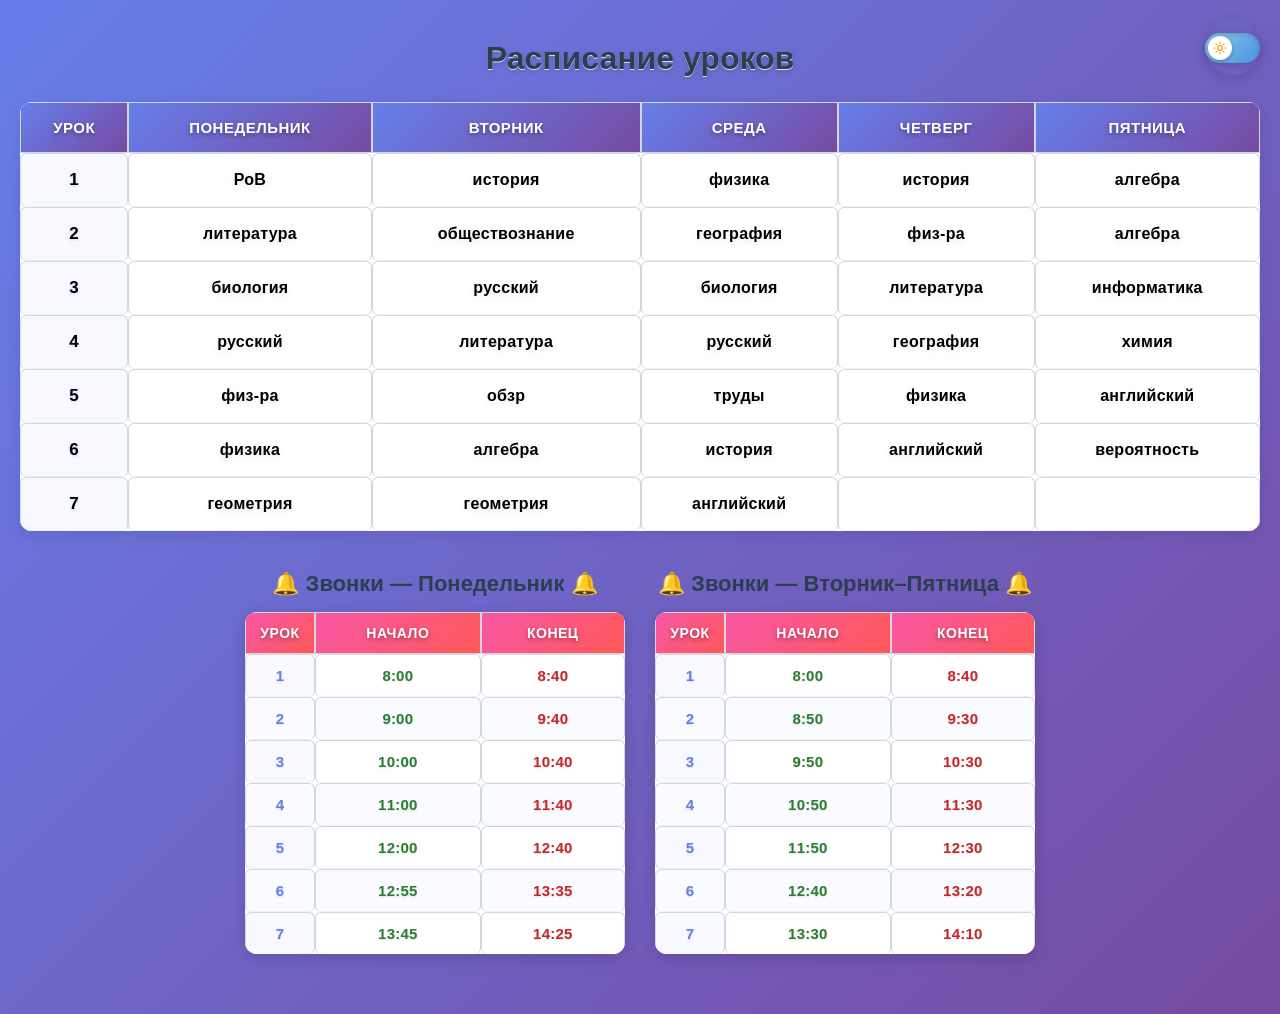
==== index.html @ 1ce65c7e "Update index.html" ====
<!DOCTYPE html>
<html lang="en">
<head>
    <meta charset="UTF-8">
    <meta name="viewport" content="width=device-width, initial-scale=1.0">
    <title>Расписание</title>
    <link rel="stylesheet" href="style.css">
</head>
<body>
    <button id="theme-toggle" class="theme-toggle" aria-label="Переключить тему">
    <span class="toggle-track">
        <span class="toggle-thumb">
            <svg class="icon icon-sun" viewBox="0 0 24 24" fill="none" stroke="currentColor" stroke-width="2" stroke-linecap="round" stroke-linejoin="round">
                <circle cx="12" cy="12" r="4"/>
                <path d="M12 2v2M12 20v2M4.93 4.93l1.41 1.41M17.66 17.66l1.41 1.41M2 12h2M20 12h2M6.34 17.66l-1.41 1.41M19.07 4.93l-1.41 1.41"/>
            </svg>
            <svg class="icon icon-moon" viewBox="0 0 24 24" fill="none" stroke="currentColor" stroke-width="2" stroke-linecap="round" stroke-linejoin="round">
                <path d="M21 12.79A9 9 0 1 1 11.21 3 7 7 0 0 0 21 12.79z"/>
            </svg>
        </span>
    </span>
</button>
    <h1>Расписание уроков</h1>

    <!-- Таблица уроков -->
    <table id="schedule-table">
        <thead>
            <tr>
                <th>Урок</th>
                <th>Понедельник</th>
                <th>Вторник</th>
                <th>Среда</th>
                <th>Четверг</th>
                <th>Пятница</th>
            </tr>
        </thead>
        <tbody>
            <tr>
                <td>1</td>
                <td class="rus" data-room="307" data-teacher="Вахрушева О.И">РоВ</td>
                <td class="hist" data-room="310" data-teacher="Вешникова И.Г">история</td>
                <td class="phys" data-room="311" data-teacher="Кузнецова Л.В">физика</td>
                <td class="hist" data-room="310" data-teacher="Вешникова И.Г">история</td>
                <td class="math" data-room="314" data-teacher="Корнилова С.В">алгебра</td>
            </tr>
            <tr>
                <td>2</td>
                <td class="lit" data-room="307" data-teacher="Вахрушева О.И">литература</td>
                <td class="social" data-room="310" data-teacher="Вешникова И.Г">обществознание</td>
                <td class="geo" data-room="313" data-teacher="Харисова В.О">география</td>
                <td class="sport" data-room="спортзал" data-teacher="Демьяненко И.П">физ-ра</td>
                <td class="math" data-room="314" data-teacher="Корнилова С.В">алгебра</td>
            </tr>
            <tr>
                <td>3</td>
                <td class="bio" data-room="213" data-teacher="Иванова Е.В">биология</td>
                <td class="rus" data-room="307" data-teacher="Вахрушева О.И">русский</td>
                <td class="bio" data-room="213" data-teacher="Иванова Е.В">биология</td>
                <td class="lit" data-room="307" data-teacher="Вахрушева О.И">литература</td>
                <td class="info" data-room="207" data-teacher="Вешникова М.В">информатика</td>
            </tr>
            <tr>
                <td>4</td>
                <td class="rus" data-room="307" data-teacher="Вахрушева О.И">русский</td>
                <td class="lit" data-room="307" data-teacher="Вахрушева О.И">литература</td>
                <td class="rus" data-room="307" data-teacher="Вахрушева О.И">русский</td>
                <td class="geo" data-room="313" data-teacher="Харисова В.О">география</td>
                <td class="chem" data-room="213" data-teacher="Иванова Е.В">химия</td>
            </tr>
            <tr>
                <td>5</td>
                <td class="sport" data-room="спортзал" data-teacher="Демьяненко И.П">физ-ра</td>
                <td class="obzr" data-room="108" data-teacher="Кульбаева М.В">обзр</td>
                <td class="work" data-room="104" data-teacher="Барыкина Н.А">труды</td>
                <td class="phys" data-room="311" data-teacher="Кузнецова Л.В">физика</td>
                <td class="eng" data-room="309" data-teacher="Денисенко С.В">английский</td>
            </tr>
            <tr>
                <td>6</td>
                <td class="phys" data-room="311" data-teacher="Кузнецова Л.В">физика</td>
                <td class="math" data-room="314" data-teacher="Корнилова С.В">алгебра</td>
                <td class="hist" data-room="310" data-teacher="Вешникова И.Г">история</td>
                <td class="eng" data-room="309" data-teacher="Денисенко С.В">английский</td>
                <td class="prob" data-room="314" data-teacher="Корнилова С.В">вероятность</td>
            </tr>
            <tr>
                <td>7</td>
                <td class="geom" data-room="314" data-teacher="Корнилова С.В">геометрия</td>
                <td class="geom" data-room="314" data-teacher="Корнилова С.В">геометрия</td>
                <td class="eng" data-room="309" data-teacher="Денисенко С.В">английский</td>
                <td class="empty"></td>
                <td class="empty"></td>
            </tr>
        </tbody>
    </table>

    <!-- 🔔 Расписание звонков -->
    <div class="bells-wrapper">

        <!-- Понедельник -->
        <div class="bells-col">
            <h2 class="bells-title">🔔 Звонки — Понедельник 🔔</h2>
            <table class="bells">
                <thead>
                    <tr><th>Урок</th><th>Начало</th><th>Конец</th></tr>
                </thead>
                <tbody>
                    <tr><td>1</td><td>8:00</td><td>8:40</td></tr>
                    <tr><td>2</td><td>9:00</td><td>9:40</td></tr>
                    <tr><td>3</td><td>10:00</td><td>10:40</td></tr>
                    <tr><td>4</td><td>11:00</td><td>11:40</td></tr>
                    <tr><td>5</td><td>12:00</td><td>12:40</td></tr>
                    <tr><td>6</td><td>12:55</td><td>13:35</td></tr>
                    <tr><td>7</td><td>13:45</td><td>14:25</td></tr>
                </tbody>
            </table>
        </div>

        <!-- Вторник–Пятница -->
        <div class="bells-col">
            <h2 class="bells-title">🔔 Звонки — Вторник–Пятница 🔔</h2>
            <table class="bells">
                <thead>
                    <tr><th>Урок</th><th>Начало</th><th>Конец</th></tr>
                </thead>
                <tbody>
                    <tr><td>1</td><td>8:00</td><td>8:40</td></tr>
                    <tr><td>2</td><td>8:50</td><td>9:30</td></tr>
                    <tr><td>3</td><td>9:50</td><td>10:30</td></tr>
                    <tr><td>4</td><td>10:50</td><td>11:30</td></tr>
                    <tr><td>5</td><td>11:50</td><td>12:30</td></tr>
                    <tr><td>6</td><td>12:40</td><td>13:20</td></tr>
                    <tr><td>7</td><td>13:30</td><td>14:10</td></tr>
                </tbody>
            </table>
        </div>

    </div>
<script>
    // 🌙 Тёмная тема
    const toggle = document.getElementById('theme-toggle');
    const savedTheme = localStorage.getItem('theme');

    // Применяем сохранённую тему при загрузке
    if (savedTheme === 'dark') {
        document.body.classList.add('dark');
    }

    // Клик по кнопке
    toggle.addEventListener('click', () => {
        document.body.classList.toggle('dark');

        // Сохраняем выбор
        if (document.body.classList.contains('dark')) {
            localStorage.setItem('theme', 'dark');
        } else {
            localStorage.setItem('theme', 'light');
        }
    });
</script>
<!-- 💬 Модальное окно с подсказкой -->
<!-- 💬 Всплывающая подсказка -->
<div id="tooltip" class="tooltip">
    <div class="tooltip-subject" id="tooltip-subject"></div>
    <div class="tooltip-row">
        <span class="tooltip-label">🚪</span>
        <span id="tooltip-room"></span>
    </div>
    <div class="tooltip-row">
        <span class="tooltip-label">👩‍🏫</span>
        <span id="tooltip-teacher"></span>
    </div>
</div>
<script>
    // ============================================================
    // ⭐ 1. ПОДСВЕТКА СЕГОДНЯШНЕГО ДНЯ
    // ============================================================
    const dayNames = ['', 'Понедельник', 'Вторник', 'Среда', 'Четверг', 'Пятница'];
    const today = new Date().getDay(); // 1=Пн, 2=Вт, ..., 5=Пт
    const todayName = dayNames[today]; // например, "Среда"

    if (todayName) {
        // Ищем колонку с сегодняшним днём в шапке
        const headers = document.querySelectorAll('thead th');
        let todayIndex = -1;

        headers.forEach((th, i) => {
            if (th.textContent.trim().toLowerCase() === todayName.toLowerCase()) {
                th.classList.add('today');
                todayIndex = i;
            }
        });

        // Подсвечиваем всю колонку
        if (todayIndex !== -1) {
            document.querySelectorAll('tbody tr').forEach(tr => {
                const cell = tr.children[todayIndex];
                if (cell) cell.classList.add('today-col');
            });
        }
    }

    // ============================================================
    // 🔴 2. ПОДСВЕТКА ТЕКУЩЕГО УРОКА
    // ============================================================
    // 📌 Расписание звонков (для понедельника и обычных дней)
    const bellsSchedule = {
        monday: [
            ['08:00', '08:40'], ['09:00', '09:40'], ['10:00', '10:40'],
            ['11:00', '11:40'], ['12:00', '12:40'], ['12:55', '13:35'],
            ['13:45', '14:25']
        ],
        default: [
            ['08:00', '08:40'], ['08:50', '09:30'], ['09:50', '10:30'],
            ['10:50', '11:30'], ['11:50', '12:30'], ['12:40', '13:20'],
            ['13:30', '14:10']
        ]
    };

    function highlightCurrentLesson() {
        const now = new Date();
        const currentMinutes = now.getHours() * 60 + now.getMinutes();

        // Определяем расписание звонков (Пн или остальные)
        const isMonday = now.getDay() === 1;
        const bells = isMonday ? bellsSchedule.monday : bellsSchedule.default;

        // Ищем текущий урок
        const rows = document.querySelectorAll('#schedule-table tbody tr');
        rows.forEach((tr, i) => {
            tr.classList.remove('current-lesson', 'past-lesson');
            const bell = bells[i];
            if (!bell) return;

            const [startH, startM] = bell[0].split(':').map(Number);
            const [endH, endM]     = bell[1].split(':').map(Number);
            const startMin = startH * 60 + startM;
            const endMin   = endH   * 60 + endM;

            if (currentMinutes >= startMin && currentMinutes < endMin) {
                tr.classList.add('current-lesson');
            } else if (currentMinutes >= endMin) {
                tr.classList.add('past-lesson');
            }
        });
    }

    // Запускаем сразу и обновляем каждую минуту
    if (todayName) {
        highlightCurrentLesson();
        setInterval(highlightCurrentLesson, 60000);
    }

  // ============================================================
// 💬 3. ПОДСКАЗКИ ПРИ НАВЕДЕНИИ
// ============================================================
const tooltip        = document.getElementById('tooltip');
const tooltipSubject = document.getElementById('tooltip-subject');
const tooltipRoom    = document.getElementById('tooltip-room');
const tooltipTeacher = document.getElementById('tooltip-teacher');

document.querySelectorAll('td[data-room]').forEach(td => {

    td.addEventListener('mouseenter', () => {
        // Заполняем данными
        tooltipSubject.textContent = td.textContent.trim();
        tooltipRoom.textContent    = td.dataset.room    || '—';
        tooltipTeacher.textContent = td.dataset.teacher || '—';

        // Показываем
        tooltip.classList.add('visible');
    });

    td.addEventListener('mousemove', (e) => {
        // Позиционируем рядом с курсором
        const offsetX = 15;  // отступ вправо
        const offsetY = 15;  // отступ вниз

        let x = e.clientX + offsetX;
        let y = e.clientY + offsetY;

        // Проверяем, не вылезает ли за экран справа
        const tooltipWidth  = tooltip.offsetWidth;
        const tooltipHeight = tooltip.offsetHeight;

        if (x + tooltipWidth > window.innerWidth - 10) {
            x = e.clientX - tooltipWidth - offsetX;
        }
        if (y + tooltipHeight > window.innerHeight - 10) {
            y = e.clientY - tooltipHeight - offsetY;
        }

        tooltip.style.left = x + 'px';
        tooltip.style.top  = y + 'px';
    });

    td.addEventListener('mouseleave', () => {
        tooltip.classList.remove('visible');
    });
});
</script>
</body>
</html>
---- style.css ----
body {
    font-family: Arial, sans-serif;
    background: #f0f4f8;
    padding: 20px;
}

h1 {
    text-align: center;
    color: #2c3e50;
}

table {
    width: 100%;
    border-collapse: collapse; /* убирает двойные рамки */
    background: white;
    box-shadow: 0 4px 10px rgba(0,0,0,0.1);
}

th, td {
    border: 1px solid #d0d7de;
    padding: 12px;
    text-align: center;
}

th {
    background: #3498db;
    color: white;
}

tr:nth-child(even) td {
    background: #f9fbfd; /* чередование строк */
}

td:hover {
    background: #ffeaa7; /* подсветка при наведении */
}
/* ===== Базовые стили ===== */
* {
    box-sizing: border-box;
    margin: 0;
    padding: 0;
}

body {
    font-family: 'Segoe UI', Tahoma, sans-serif;
    min-height: 100vh;
    padding: 40px 20px;
    background: linear-gradient(135deg, #667eea 0%, #764ba2 100%);
}

.container {
    max-width: 1100px;
    margin: 0 auto;
    background: #fff;
    border-radius: 20px;
    padding: 30px;
    box-shadow: 0 20px 50px rgba(0, 0, 0, 0.2);
}

h1 {
    text-align: center;
    color: #2c3e50;
    margin-bottom: 25px;
    font-size: 32px;
}

/* ===== Таблица ===== */
table {
    width: 100%;
    border-collapse: separate;
    border-spacing: 0;
    border-radius: 12px;
    overflow: hidden;
    box-shadow: 0 4px 15px rgba(0, 0, 0, 0.08);
}

th {
    background: linear-gradient(135deg, #667eea, #764ba2);
    color: white;
    padding: 16px 10px;
    font-size: 15px;
    text-transform: uppercase;
    letter-spacing: 0.5px;
}

td {
    padding: 14px 10px;
    text-align: center;
    font-size: 15px;
    color: #2c3e50;
    border-bottom: 1px solid #eef1f5;
    transition: all 0.2s ease;
}

/* Номер урока */
.num {
    font-weight: bold;
    color: #667eea;
    background: #f8f9ff;
    width: 60px;
}

/* Зебра — чередование строк */
tbody tr:nth-child(even) td:not(.num) {
    background: #fafbfe;
}

/* Ховер — строка подсвечивается */
tbody tr:hover td {
    background: #f0f4ff;
    transform: scale(1.01);
}


/* ===== Сегодняшний день ===== */
th.today {
    background: linear-gradient(135deg, #f857a6, #ff5858) !important;
    position: relative;
}
th.today::after {
    content: '★ сегодня';
    position: absolute;
    bottom: -22px;
    left: 50%;
    transform: translateX(-50%);
    font-size: 11px;
    color: #ff5858;
    white-space: nowrap;
}
td.today {
    background: #fff5f7 !important;
    font-weight: 600;
}

/* ===== Адаптив для телефонов ===== */
@media (max-width: 700px) {
    body { padding: 15px 8px; }
    .container { padding: 15px; border-radius: 14px; }
    h1 { font-size: 22px; }
    th, td { padding: 8px 4px; font-size: 12px; }
    .num { width: 35px; }
}
/* ===== Заголовок звонков — как у "Расписание уроков" ===== */
.bells-title {
    text-align: center;
    color: #2c3e50;
    font-family: inherit;              /* тот же шрифт, что у h1 */
    font-size: 32px;                    /* как у h1 */
    font-weight: bold;
    margin: 40px 0 20px;
    letter-spacing: normal;
}

/* ===== Таблица звонков ===== */
.bells {
    width: auto;                        /* не растягивать */
    max-width: 600px;                   /* ограничить ширину */
    margin: 0 auto;                     /* центрировать */
    border-collapse: separate;
    border-spacing: 0;
    border-radius: 12px;
    overflow: hidden;
    box-shadow: 0 4px 15px rgba(0, 0, 0, 0.15);
    font-family: inherit;
}

.bells th {
    background: linear-gradient(135deg, #f857a6, #ff5858);
    color: white;
    padding: 12px;
    font-size: 14px;
    text-transform: uppercase;
    letter-spacing: 0.5px;
    text-align: center;
}

.bells td {
    padding: 12px;
    text-align: center;
    font-size: 15px;
    color: #2c3e50;
    border-bottom: 1px solid #eef1f5;
    background: #fff;
}

.bells td:first-child {
    font-weight: bold;
    color: #667eea;
    background: #f8f9ff;
    width: 70px;
}

.bells td:nth-child(2) {
    color: #2e7d32;
    font-weight: 600;
}

.bells td:nth-child(3) {
    color: #c62828;
    font-weight: 600;
}

.bells tbody tr:hover td {
    background: #fff5f7;
}

.bells tbody tr:last-child td {
    border-bottom: none;
}
/* ===== Контейнер для двух таблиц звонков ===== */
.bells-wrapper {
    display: flex;
    justify-content: center;
    align-items: flex-start;
    gap: 30px;
    flex-wrap: wrap;
    margin: 40px 0 20px;
}

.bells-col {
    flex: 0 1 380px;
    min-width: 280px;
}

.bells-title {
    text-align: center;
    color: #2c3e50;
    font-size: 22px;
    font-weight: bold;
    margin: 0 0 15px;
}

.bells {
    width: 100%;
    border-collapse: separate;
    border-spacing: 0;
    border-radius: 12px;
    overflow: hidden;
    box-shadow: 0 4px 15px rgba(0, 0, 0, 0.15);
}

@media (max-width: 700px) {
    .bells-wrapper {
        flex-direction: column;
        align-items: center;
    }
    .bells-col {
        width: 100%;
        max-width: 380px;
    }
}
td {
    padding: 16px 10px;
    text-align: center;
    font-size: 16px;
    font-weight: 600;          /* ← ЖИРНЫЙ шрифт */
    color: #1a252f;            /* ← потемнее цвет */
    border-bottom: 1px solid #eef1f5;
    transition: all 0.2s ease;
    letter-spacing: 0.2px;
}
table td {
    transition: transform 0.25s ease, box-shadow 0.25s ease;
    position: relative;
    z-index: 1;
}

table td:hover {
    transform: translateY(-5px) scale(1.06);
    z-index: 10;
}
table td {
    transition: 
        transform 0.4s cubic-bezier(0.34, 1.56, 0.64, 1),
        box-shadow 0.4s ease,
        border-radius 0.4s ease,
        background 0.4s ease;
    position: relative;
    z-index: 1;
    border-radius: 6px;
}

table td:hover {
    transform: translateY(-5px) scale(1.03);
    box-shadow: 
        0 12px 25px rgba(102, 126, 234, 0.2),
        0 4px 10px rgba(0, 0, 0, 0.08);
    border-radius: 14px;
    z-index: 10;
}

/* ===== Кнопка переключения темы ===== */
.theme-toggle {
    position: fixed;
    top: 20px;
    right: 20px;
    width: 55px;
    height: 55px;
    border-radius: 50%;
    border: none;
    background: rgba(255, 255, 255, 0.25);
    backdrop-filter: blur(10px);
    cursor: pointer;
    font-size: 24px;
    display: flex;
    align-items: center;
    justify-content: center;
    transition: all 0.3s ease;
    box-shadow: 0 4px 15px rgba(0, 0, 0, 0.15);
    z-index: 999;
}

.theme-toggle:hover {
    transform: scale(1.1) rotate(15deg);
    background: rgba(255, 255, 255, 0.4);
}

.theme-toggle:active {
    transform: scale(0.95);
}

/* По умолчанию показываем луну, солнце спрятано */
/* ═══════════════════════════════════════════ */
/* 🌙🌞 Стильный переключатель темы             */
/* ═══════════════════════════════════════════ */

.theme-toggle {
    position: fixed;
    top: 20px;
    right: 20px;
    background: none;
    border: none;
    padding: 0;
    cursor: pointer;
    z-index: 999;
    transition: transform 0.3s ease;
}

.theme-toggle:hover {
    transform: scale(1.05);
}

.theme-toggle:active {
    transform: scale(0.95);
}

/* ───── Дорожка переключателя ───── */
.toggle-track {
    display: block;
    position: relative;
    width: 56px;
    height: 30px;
    background: linear-gradient(135deg, #87ceeb, #4a90e2);
    border-radius: 30px;
    box-shadow: 
        inset 0 2px 4px rgba(0, 0, 0, 0.15),
        0 2px 8px rgba(0, 0, 0, 0.15);
    transition: background 0.4s ease;
}

/* ───── Кругляшок (ползунок) ───── */
.toggle-thumb {
    position: absolute;
    top: 3px;
    left: 3px;
    width: 24px;
    height: 24px;
    background: #ffffff;
    border-radius: 50%;
    box-shadow: 0 2px 4px rgba(0, 0, 0, 0.25);
    display: flex;
    align-items: center;
    justify-content: center;
    transition: transform 0.4s cubic-bezier(0.68, -0.55, 0.27, 1.55),
                background 0.4s ease;
    overflow: hidden;
}

/* Иконки */
.icon {
    position: absolute;
    width: 14px;
    height: 14px;
    transition: opacity 0.3s ease, transform 0.4s ease;
    color: #f59e0b;  /* оранжевый для солнца */
}

/* По умолчанию — только солнце видно */
.icon-sun {
    opacity: 1;
    transform: rotate(0deg) scale(1);
}

.icon-moon {
    opacity: 0;
    transform: rotate(180deg) scale(0.5);
    color: #4a5dd4;  /* синий для луны */
}

/* ───── ТЁМНАЯ ТЕМА ───── */

/* Фон дорожки — тёмный */
body.dark .toggle-track {
    background: linear-gradient(135deg, #1e2a47, #2a3a55);
    box-shadow: 
        inset 0 2px 4px rgba(0, 0, 0, 0.5),
        0 2px 8px rgba(0, 0, 0, 0.3);
}

/* Ползунок — вправо */
body.dark .toggle-thumb {
    transform: translateX(26px);
    background: #e8eaf6;
}

/* Луна — видна, солнце — нет */
body.dark .icon-sun {
    opacity: 0;
    transform: rotate(-180deg) scale(0.5);
}

body.dark .icon-moon {
    opacity: 1;
    transform: rotate(0deg) scale(1);
    color: #fbbf24;  /* жёлтый для луны в тёмной теме */
}

/* ───── 📱 На телефоне — меньше ───── */
@media (max-width: 700px) {
    .theme-toggle {
        top: 12px;
        right: 12px;
    }
    .toggle-track {
        width: 48px;
        height: 26px;
    }
    .toggle-thumb {
        width: 20px;
        height: 20px;
        top: 3px;
        left: 3px;
    }
    body.dark .toggle-thumb {
        transform: translateX(22px);
    }
    .icon {
        width: 12px;
        height: 12px;
    }
}
/* ===== ТЁМНАЯ ТЕМА ===== */

/* Плавный переход всех цветов */
body, .container, table, th, td, .bells, .bells td, .bells th,
.bells-title, h1, h2 {
    transition: background 0.4s ease, color 0.4s ease, border-color 0.4s ease;
}

/* Фон страницы */
body.dark {
    background: linear-gradient(135deg, #1a1a2e 0%, #16213e 100%);
}

/* Карточка / контейнер */
body.dark .container {
    background: #1e2a47;
    box-shadow: 0 20px 50px rgba(0, 0, 0, 0.5);
}

/* Заголовки */
body.dark h1,
body.dark .bells-title {
    color: #e8eaf6;
    text-shadow: 0 2px 10px rgba(0, 0, 0, 0.4);
}

/* Ячейки таблицы уроков */
body.dark td {
    background: #24344d !important;
    color: #e8eaf6 !important;
    border-bottom: 1px solid #34495e;
}

/* Номер урока */
body.dark .num {
    background: #2a3a55 !important;
    color: #8b9eff !important;
}

/* Заголовки таблиц */
body.dark th {
    background: linear-gradient(135deg, #3a3a6a, #4a2a5a);
    color: #fff;
}

/* Череда строк в тёмной теме */
body.dark tbody tr:nth-child(even) td:not(.num) {
    background: #2a3a55 !important;
}

/* Пустые ячейки */
body.dark .empty {
    background: #1e2a47 !important;
    color: #4a5a75;
}

/* Ховер в тёмной теме */
body.dark tbody tr:hover td {
    background: #2f4260 !important;
}

/* ===== Цвета предметов (только текст) ===== */
.math, .geom  { color: #1565c0; font-weight: 600; }
.phys         { color: #6a1b9a; }
.chem         { color: #e65100; }
.bio          { color: #2e7d32; }
.geo          { color: #f57f17; }
.info         { color: #00695c; }
.hist, .social { color: #bf360c; }
.rus, .lit    { color: #ad1457; }
.eng          { color: #4527a0; }
.sport        { color: #1b5e20; font-weight: 600; }
.work         { color: #4e342e; }
.obzr         { color: #283593; }
.prob         { color: #0277bd; }

/* Таблица звонков */
body.dark .bells td {
    background: #24344d !important;
    color: #e8eaf6 !important;
    border-bottom: 1px solid #34495e;
}

body.dark .bells td:first-child {
    background: #2a3a55 !important;
    color: #8b9eff !important;
}

body.dark .bells th {
    background: linear-gradient(135deg, #3a3a6a, #4a2a5a);
}

/* Ховер кнопки в тёмной теме */
body.dark .theme-toggle {
    background: rgba(255, 255, 255, 0.15);
}

body.dark .theme-toggle:hover {
    background: rgba(255, 255, 255, 0.25);
}
/* ===== ⭐ Подсветка сегодняшнего дня ===== */
th.today {
    background: linear-gradient(135deg, #f857a6, #ff5858) !important;
    position: relative;
    color: #fff !important;
}

th.today::after {
    content: '★';
    position: absolute;
    top: 6px;
    right: 8px;
    font-size: 14px;
    animation: pulse 2s infinite;
}

@keyframes pulse {
    0%, 100% { opacity: 1; transform: scale(1); }
    50%      { opacity: 0.6; transform: scale(1.2); }
}

td.today-col {
    background: rgba(248, 87, 166, 0.08) !important;
}

body.dark th.today {
    background: linear-gradient(135deg, #a0335a, #c44545) !important;
}

body.dark td.today-col {
    background: rgba(248, 87, 166, 0.12) !important;
}

/* ===== 🔴 Подсветка текущего урока ===== */
tr.current-lesson td {
    background: linear-gradient(90deg, #d4edda, #c3e6cb) !important;
    font-weight: 700 !important;
    position: relative;
}

tr.current-lesson td:first-child::before {
    content: '▶';
    position: absolute;
    left: 4px;
    top: 50%;
    transform: translateY(-50%);
    color: #28a745;
    font-size: 12px;
    animation: pulse 1.5s infinite;
}

body.dark tr.current-lesson td {
    background: linear-gradient(90deg, #1e4a2a, #234a2a) !important;
    color: #90d995 !important;
}

body.dark tr.current-lesson td:first-child::before {
    color: #90d995;
}

/* Прошедшие уроки — приглушены */
tr.past-lesson td {
    opacity: 0.7;
}

/* ===== 💬 Всплывающая подсказка при наведении ===== */
.tooltip {
    position: fixed;
    background: #fff;
    padding: 12px 16px;
    border-radius: 12px;
    box-shadow: 0 10px 30px rgba(0, 0, 0, 0.2);
    font-size: 14px;
    color: #2c3e50;
    pointer-events: none;        /* мышка «проходит сквозь» */
    opacity: 0;
    transform: translateY(6px);
    transition: opacity 0.2s ease, transform 0.2s ease;
    z-index: 9999;
    min-width: 180px;
    font-family: inherit;
}

.tooltip.visible {
    opacity: 1;
    transform: translateY(0);
}

.tooltip-subject {
    font-size: 16px;
    font-weight: 700;
    color: #667eea;
    margin-bottom: 8px;
    padding-bottom: 6px;
    border-bottom: 1px solid #eef1f5;
}

.tooltip-row {
    display: flex;
    gap: 8px;
    align-items: center;
    padding: 3px 0;
    font-size: 13px;
}

.tooltip-label {
    font-size: 14px;
}

.tooltip-row span:last-child {
    font-weight: 600;
    color: #2c3e50;
}

/* Тёмная тема */
body.dark .tooltip {
    background: #1e2a47;
    color: #e8eaf6;
    box-shadow: 0 10px 30px rgba(0, 0, 0, 0.5);
}

body.dark .tooltip-subject {
    color: #8b9eff;
    border-bottom-color: #34495e;
}

body.dark .tooltip-row span:last-child {
    color: #e8eaf6;
}

/* Курсор-указатель на предметах */
td[data-room] {
    cursor: help;
}

/* Кликабельные предметы */
td[data-room] {
    cursor: pointer;
    transition: transform 0.2s ease, box-shadow 0.2s ease, border-radius 0.2s ease;
}

td[data-room]:active {
    transform: scale(0.97);
}
.tooltip {
    transition: opacity 0.15s ease, transform 0.15s ease;
}
/* ===== Фиксы для тёмной темы ===== */

/* Фон таблицы в тёмной теме */
body.dark table {
    background: #1e2a47 !important;
}

/* Пустые ячейки в прошлых уроках не должны затемняться */
tr.past-lesson td.empty,
tr.past-lesson td:empty {
    opacity: 1 !important;
}
/* ============================================ */
/* ЕДИНЫЙ СТИЛЬ ПРЕДМЕТОВ — плотный, без цветов */
/* ============================================ */

/* Все предметы в таблице — один цвет, жирный */
#schedule-table tbody td {
    color: #000000 !important;      /* ← чистый ЧЁРНЫЙ */
    font-weight: 800 !important;    /* ← ЖИРНЕЕ */
    font-size: 16px !important;
    letter-spacing: 0.3px;
    background: #ffffff !important;
}

/* Номер урока — чуть другого цвета, но тоже жирный */
#schedule-table tbody td:first-child {
    color: #4a5dd4 !important;
    font-weight: 800 !important;
    font-size: 17px !important;
    background: #f8f9ff !important;
}

/* Пустые ячейки — серые, без жирности */
#schedule-table tbody td.empty {
    color: #cccccc !important;
    font-weight: 400 !important;
    background: #fafafa !important;
}

/* ══════════════════════════════════════════ */
/* ТЁМНАЯ ТЕМА — тот же стиль, но тёмный фон */
/* ══════════════════════════════════════════ */

body.dark #schedule-table tbody td {
    color: #e8eaf6 !important;
    background: #24344d !important;
    font-weight: 700 !important;
}

body.dark #schedule-table tbody td:first-child {
    color: #8b9eff !important;
    background: #2a3a55 !important;
    font-weight: 800 !important;
}

body.dark #schedule-table tbody td.empty {
    color: #4a5a75 !important;
    background: #1a2438 !important;
    font-weight: 400 !important;
}
/* ═══════════════════════════════════════════ */
/* ФИНАЛ: чёрный жирный шрифт предметов        */
/* ═══════════════════════════════════════════ */

/* СВЕТЛАЯ ТЕМА — чёрный жирный текст */
#schedule-table tbody td {
    color: #000000 !important;
    font-weight: 800 !important;
    font-size: 16px !important;
    background: #ffffff !important;
    letter-spacing: 0.3px;
}

/* Номер урока — тоже чёрный и жирнее */
#schedule-table tbody td:first-child {
    color: #000000 !important;
    font-weight: 900 !important;
    font-size: 17px !important;
    background: #f8f9ff !important;
}

/* Пустые ячейки — серые, без жирности */
#schedule-table tbody td.empty {
    color: #cccccc !important;
    font-weight: 400 !important;
    background: #fafafa !important;
}

/* ТЁМНАЯ ТЕМА — белый жирный текст */
body.dark #schedule-table tbody td {
    color: #e8eaf6 !important;
    background: #24344d !important;
    font-weight: 800 !important;
}

body.dark #schedule-table tbody td:first-child {
    color: #8b9eff !important;
    background: #2a3a55 !important;
    font-weight: 900 !important;
}

body.dark #schedule-table tbody td.empty {
    color: #4a5a75 !important;
    background: #1a2438 !important;
    font-weight: 400 !important;
}
/* ═══════════════════════════════════════════ */
/* Пустые ячейки — как все остальные           */
/* ═══════════════════════════════════════════ */

/* Светлая тема: пустые ячейки — БЕЛЫЕ, как все */
#schedule-table tbody td.empty {
    background: #ffffff !important;
    color: #cccccc !important;
    font-weight: 400 !important;
}

/* Тёмная тема: пустые — как все тёмные */
body.dark #schedule-table tbody td.empty {
    background: #24344d !important;
    color: #4a5a75 !important;
    font-weight: 400 !important;
}
/* ═══════════════════════════════════════════ */
/* Шрифт в звонках — чуть жирнее               */
/* ═══════════════════════════════════════════ */

/* Светлая тема — обычные ячейки звонков */
.bells tbody td {
    font-weight: 600 !important;
    font-size: 15px !important;
}

/* Номер урока — жирнее */
.bells tbody td:first-child {
    font-weight: 800 !important;
}

/* Время начала — жирнее */
.bells tbody td:nth-child(2) {
    font-weight: 700 !important;
}

/* Время конца — жирнее */
.bells tbody td:nth-child(3) {
    font-weight: 700 !important;
}

/* Заголовки звонков — тоже чуть жирнее */
.bells thead th {
    font-weight: 800 !important;
}

/* Тёмная тема — то же самое */
body.dark .bells tbody td {
    font-weight: 600 !important;
}
body.dark .bells tbody td:first-child {
    font-weight: 800 !important;
}
body.dark .bells tbody td:nth-child(2),
body.dark .bells tbody td:nth-child(3) {
    font-weight: 700 !important;
}
body.dark .bells thead th {
    font-weight: 800 !important;
}
.bells tbody td:nth-child(2),
.bells tbody td:nth-child(3) {
    font-weight: 800 !important;   /* было 700 */
}
/* ═══════════════════════════════════════════ */
/* ✨ ТЕНИ НА ТЕКСТАХ — предметы, цифры, звонки */
/* ═══════════════════════════════════════════ */

/* ───── Светлая тема — мягкая тень ───── */

/* Заголовок страницы */
h1 {
    text-shadow: 
        0 1px 0 rgba(255, 255, 255, 0.8),
        0 2px 4px rgba(0, 0, 0, 0.15) !important;
}

/* Заголовки таблицы (УРОК / ПОНЕДЕЛЬНИК...) */
#schedule-table thead th {
    text-shadow: 0 2px 4px rgba(0, 0, 0, 0.35) !important;
}

/* Предметы и номера уроков */
#schedule-table tbody td {
    text-shadow: 0 1px 2px rgba(0, 0, 0, 0.12) !important;
}

/* Номера уроков — тень посильнее */
#schedule-table tbody td:first-child {
    text-shadow: 0 1px 3px rgba(74, 93, 212, 0.25) !important;
}

/* Заголовки звонков (УРОК / НАЧАЛО / КОНЕЦ) */
.bells thead th {
    text-shadow: 0 2px 4px rgba(0, 0, 0, 0.35) !important;
}

/* Данные в звонках (цифры, время) */
.bells tbody td {
    text-shadow: 0 1px 2px rgba(0, 0, 0, 0.12) !important;
}

/* Подсказка при наведении (предмет) */
.tooltip-subject {
    text-shadow: 0 1px 2px rgba(102, 126, 234, 0.3) !important;
}

/* ───── 🌙 Тёмная тема — тень ярче ───── */

/* Заголовок в тёмной теме */
body.dark h1 {
    text-shadow: 
        0 0 20px rgba(139, 158, 255, 0.4),
        0 2px 8px rgba(0, 0, 0, 0.6) !important;
}

/* Заголовки таблицы в тёмной */
body.dark #schedule-table thead th {
    text-shadow: 
        0 0 12px rgba(139, 158, 255, 0.5),
        0 2px 6px rgba(0, 0, 0, 0.7) !important;
}

/* Предметы в тёмной — лёгкое свечение */
body.dark #schedule-table tbody td {
    text-shadow: 
        0 0 8px rgba(139, 158, 255, 0.25),
        0 1px 3px rgba(0, 0, 0, 0.7) !important;
}

/* Номера уроков в тёмной — сильнее светятся */
body.dark #schedule-table tbody td:first-child {
    text-shadow: 
        0 0 10px rgba(139, 158, 255, 0.6),
        0 1px 3px rgba(0, 0, 0, 0.8) !important;
}

/* Заголовки звонков в тёмной */
body.dark .bells thead th {
    text-shadow: 
        0 0 12px rgba(255, 100, 150, 0.5),
        0 2px 6px rgba(0, 0, 0, 0.7) !important;
}

/* Данные в звонках в тёмной */
body.dark .bells tbody td {
    text-shadow: 
        0 0 6px rgba(139, 158, 255, 0.2),
        0 1px 3px rgba(0, 0, 0, 0.7) !important;
}
#schedule-table tbody td {
    text-shadow: 
        0 1px 0 #ffffff,
        0 2px 0 #dddddd,
        0 3px 4px rgba(0, 0, 0, 0.2) !important;
}
#schedule-table tbody td {
    text-shadow: 0 2px 6px rgba(0, 0, 0, 0.1) !important;
}
/* 🌌 Космическая тёмная дорожка */
body.dark .toggle-track {
    background: linear-gradient(135deg, #1a1a2e, #3a3a6a) !important;
    box-shadow: 
        inset 0 2px 4px rgba(0, 0, 0, 0.5),
        0 2px 8px rgba(0, 0, 0, 0.3) !important;
}
/* ═══════════════════════════════════════════ */
/* ✨ Белое свечение текста в тёмной теме       */
/* ═══════════════════════════════════════════ */

/* Предметы в таблице — мягкое белое свечение */
body.dark #schedule-table tbody td {
    text-shadow: 
        0 0 8px rgba(255, 255, 255, 0.4),
        0 0 15px rgba(255, 255, 255, 0.2),
        0 1px 2px rgba(0, 0, 0, 0.6) !important;
}

/* Номера уроков — свечение чуть сильнее (синеватое) */
body.dark #schedule-table tbody td:first-child {
    text-shadow: 
        0 0 10px rgba(139, 158, 255, 0.7),
        0 0 20px rgba(139, 158, 255, 0.4),
        0 1px 2px rgba(0, 0, 0, 0.6) !important;
}

/* Заголовки таблицы (УРОК / ПОНЕДЕЛЬНИК...) */
body.dark #schedule-table thead th {
    text-shadow: 
        0 0 10px rgba(255, 255, 255, 0.5),
        0 0 20px rgba(255, 255, 255, 0.25),
        0 1px 3px rgba(0, 0, 0, 0.6) !important;
}

/* Заголовок страницы «Расписание уроков» */
body.dark h1 {
    text-shadow: 
        0 0 15px rgba(255, 255, 255, 0.5),
        0 0 30px rgba(255, 255, 255, 0.25),
        0 2px 6px rgba(0, 0, 0, 0.6) !important;
}

/* Заголовки звонков (УРОК / НАЧАЛО / КОНЕЦ) */
body.dark .bells thead th {
    text-shadow: 
        0 0 10px rgba(255, 255, 255, 0.5),
        0 0 20px rgba(255, 255, 255, 0.25),
        0 1px 3px rgba(0, 0, 0, 0.6) !important;
}

/* Данные в звонках (цифры, время) */
body.dark .bells tbody td {
    text-shadow: 
        0 0 6px rgba(255, 255, 255, 0.35),
        0 0 12px rgba(255, 255, 255, 0.15),
        0 1px 2px rgba(0, 0, 0, 0.6) !important;
}

/* Заголовки «🔔 Звонки — Понедельник 🔔» */
body.dark .bells-title {
    text-shadow: 
        0 0 12px rgba(255, 255, 255, 0.4),
        0 0 24px rgba(255, 255, 255, 0.2),
        0 1px 3px rgba(0, 0, 0, 0.6) !important;
}

/* Подсказка при наведении — предмет */
body.dark .tooltip-subject {
    text-shadow: 
        0 0 8px rgba(246, 244, 244, 0.751),
        0 0 15px rgba(255, 255, 255, 0.2) !important;
}
/* ═══════════════════════════════════════════ */
/* ✨ ЯРКИЕ предметы в тёмной теме              */
/* ═══════════════════════════════════════════ */

/* Предметы — чисто БЕЛЫЙ, максимально жирный, сильное свечение */
body.dark #schedule-table tbody td {
    color: #ffffff !important;
    font-weight: 800 !important;
    text-shadow: 
        text-shadow: 
    text-shadow: 
    0 0 10px rgba(139, 200, 255, 1),
    0 0 25px rgba(139, 200, 255, 0.6),
    0 0 40px rgba(139, 200, 255, 0.3) !important;
    -webkit-font-smoothing: antialiased;
}

/* Номера уроков — голубые, ярко светятся */
body.dark #schedule-table tbody td:first-child {
    color: #a8b8ff !important;
    font-weight: 900 !important;
    text-shadow: 
        0 0 12px rgba(139, 158, 255, 1),
        0 0 25px rgba(139, 158, 255, 0.6),
        0 0 40px rgba(139, 158, 255, 0.3),
        0 1px 2px rgba(0, 0, 0, 0.8) !important;
}

/* Заголовки таблицы — белые с сильным свечением */
body.dark #schedule-table thead th {
    color: #ffffff !important;
    font-weight: 800 !important;
    text-shadow: 
        text-shadow: 
    0 0 10px rgba(139, 200, 255, 1),
    0 0 25px rgba(139, 200, 255, 0.6),
    0 0 40px rgba(139, 200, 255, 0.3) !important;

/* Заголовок страницы */
body.dark h1 {
    color: #ffffff !important;
    text-shadow:  
    0 0 10px rgba(139, 200, 255, 1),
    0 0 25px rgba(139, 200, 255, 0.6),
    0 0 40px rgba(139, 200, 255, 0.3) !important;
}

/* Звонки — время и номера */
body.dark .bells tbody td {
    color: #ffffff !important;
    font-weight: 700 !important;
    text-shadow: 
    0 0 10px rgba(139, 200, 255, 1),
    0 0 25px rgba(139, 200, 255, 0.6),
    0 0 40px rgba(139, 200, 255, 0.3) !important;
}

/* Заголовки звонков */
body.dark .bells thead th {
    color: #ffffff !important;
    text-shadow:  
    0 0 10px rgba(139, 200, 255, 1),
    0 0 25px rgba(139, 200, 255, 0.6),
    0 0 40px rgba(139, 200, 255, 0.3) !important;
}

/* Заголовки «🔔 Звонки — ...» */
body.dark .bells-title {
    color: #ffffff !important;
    text-shadow: 
    0 0 10px rgba(139, 200, 255, 1),
    0 0 25px rgba(139, 200, 255, 0.6),
    0 0 40px rgba(139, 200, 255, 0.3) !important;
    /* ═══════════════════════════════════════════ */
/* 🎯 ФИНАЛЬНЫЕ ШТРИХИ ТЁМНОЙ ТЕМЫ             */
/* ═══════════════════════════════════════════ */

/* Заголовки дней недели — свечение */
body.dark #schedule-table thead th {
    color: #ffffff !important;
    font-weight: 800 !important;
    text-shadow: 
        0 0 12px rgba(255, 255, 255, 0.9),
        0 0 25px rgba(255, 255, 255, 0.5),
        0 1px 3px rgba(0, 0, 0, 0.7) !important;
}

/* Сегодняшний день (Пятница) — ярче */
body.dark #schedule-table thead th.today {
    text-shadow: 
        0 0 15px rgba(255, 255, 255, 1),
        0 0 30px rgba(255, 255, 255, 0.6),
        0 0 45px rgba(255, 255, 255, 0.3),
        0 1px 3px rgba(0, 0, 0, 0.7) !important;
}

/* Заголовок страницы — максимум свечения */
body.dark h1 {
    color: #ffffff !important;
    text-shadow: 
        0 0 20px rgba(255, 255, 255, 1),
        0 0 40px rgba(255, 255, 255, 0.6),
        0 0 60px rgba(255, 255, 255, 0.3),
        0 2px 6px rgba(0, 0, 0, 0.6) !important;
}

/* Звонки — белые с свечением */
body.dark .bells tbody td {
    color: #ffffff !important;
    font-weight: 700 !important;
    text-shadow: 
        0 0 8px rgba(255, 255, 255, 0.8),
        0 0 16px rgba(255, 255, 255, 0.4),
        0 1px 2px rgba(0, 0, 0, 0.7) !important;
}

/* Заголовки звонков (УРОК / НАЧАЛО / КОНЕЦ) */
body.dark .bells thead th {
    color: #ffffff !important;
    text-shadow: 
        0 0 12px rgba(255, 255, 255, 0.9),
        0 0 24px rgba(255, 255, 255, 0.5),
        0 1px 3px rgba(0, 0, 0, 0.7) !important;
}

/* «🔔 Звонки — Понедельник 🔔» — со свечением */
body.dark .bells-title {
    color: #ffffff !important;
    text-shadow: 
        0 0 15px rgba(255, 255, 255, 0.8),
        0 0 30px rgba(255, 255, 255, 0.4),
        0 1px 3px rgba(0, 0, 0, 0.6) !important;
}

/* Фон ячеек — чуть светлее, для контраста */
body.dark #schedule-table tbody td {
    background: #2a3a55 !important;
}

body.dark #schedule-table tbody td:first-child {
    background: #324266 !important;
}
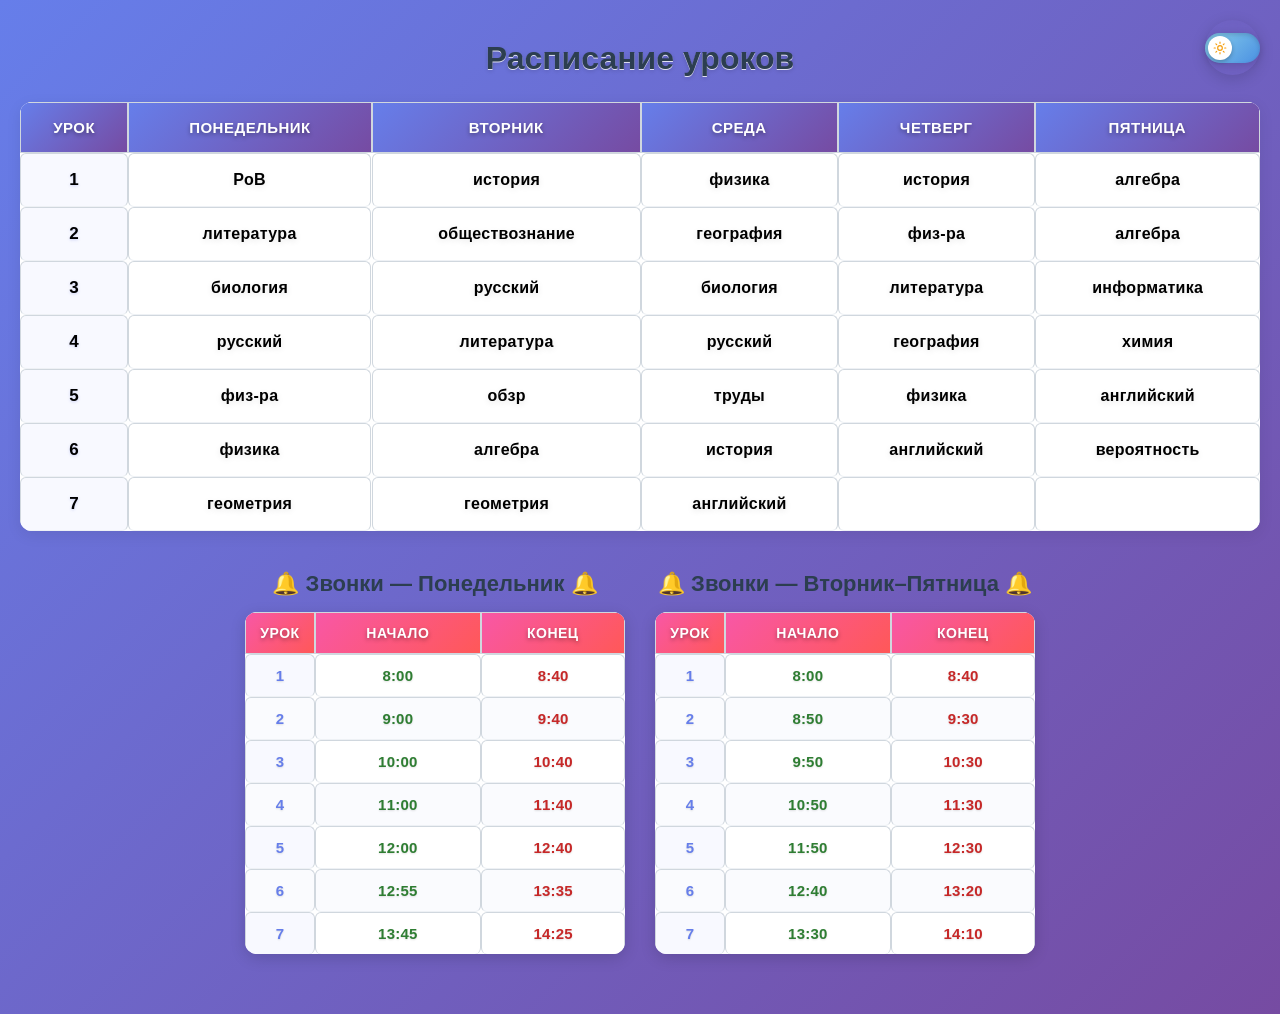
==== commit dcab1dd9: "Add files via upload" ====
--- a/index.html
+++ b/index.html
@@ -300,4 +300,4 @@
 });
 </script>
 </body>
-</html>
+</html>
--- a/style.css
+++ b/style.css
@@ -11,12 +11,14 @@
 
 table {
     width: 100%;
-    border-collapse: collapse; /* убирает двойные рамки */
+    border-collapse: collapse;
+    /* убирает двойные рамки */
     background: white;
-    box-shadow: 0 4px 10px rgba(0,0,0,0.1);
-}
-
-th, td {
+    box-shadow: 0 4px 10px rgba(0, 0, 0, 0.1);
+}
+
+th,
+td {
     border: 1px solid #d0d7de;
     padding: 12px;
     text-align: center;
@@ -28,12 +30,15 @@
 }
 
 tr:nth-child(even) td {
-    background: #f9fbfd; /* чередование строк */
+    background: #f9fbfd;
+    /* чередование строк */
 }
 
 td:hover {
-    background: #ffeaa7; /* подсветка при наведении */
-}
+    background: #ffeaa7;
+    /* подсветка при наведении */
+}
+
 /* ===== Базовые стили ===== */
 * {
     box-sizing: border-box;
@@ -117,6 +122,7 @@
     background: linear-gradient(135deg, #f857a6, #ff5858) !important;
     position: relative;
 }
+
 th.today::after {
     content: '★ сегодня';
     position: absolute;
@@ -127,6 +133,7 @@
     color: #ff5858;
     white-space: nowrap;
 }
+
 td.today {
     background: #fff5f7 !important;
     font-weight: 600;
@@ -134,18 +141,38 @@
 
 /* ===== Адаптив для телефонов ===== */
 @media (max-width: 700px) {
-    body { padding: 15px 8px; }
-    .container { padding: 15px; border-radius: 14px; }
-    h1 { font-size: 22px; }
-    th, td { padding: 8px 4px; font-size: 12px; }
-    .num { width: 35px; }
-}
+    body {
+        padding: 15px 8px;
+    }
+
+    .container {
+        padding: 15px;
+        border-radius: 14px;
+    }
+
+    h1 {
+        font-size: 22px;
+    }
+
+    th,
+    td {
+        padding: 8px 4px;
+        font-size: 12px;
+    }
+
+    .num {
+        width: 35px;
+    }
+}
+
 /* ===== Заголовок звонков — как у "Расписание уроков" ===== */
 .bells-title {
     text-align: center;
     color: #2c3e50;
-    font-family: inherit;              /* тот же шрифт, что у h1 */
-    font-size: 32px;                    /* как у h1 */
+    font-family: inherit;
+    /* тот же шрифт, что у h1 */
+    font-size: 32px;
+    /* как у h1 */
     font-weight: bold;
     margin: 40px 0 20px;
     letter-spacing: normal;
@@ -153,9 +180,12 @@
 
 /* ===== Таблица звонков ===== */
 .bells {
-    width: auto;                        /* не растягивать */
-    max-width: 600px;                   /* ограничить ширину */
-    margin: 0 auto;                     /* центрировать */
+    width: auto;
+    /* не растягивать */
+    max-width: 600px;
+    /* ограничить ширину */
+    margin: 0 auto;
+    /* центрировать */
     border-collapse: separate;
     border-spacing: 0;
     border-radius: 12px;
@@ -207,6 +237,7 @@
 .bells tbody tr:last-child td {
     border-bottom: none;
 }
+
 /* ===== Контейнер для двух таблиц звонков ===== */
 .bells-wrapper {
     display: flex;
@@ -244,21 +275,26 @@
         flex-direction: column;
         align-items: center;
     }
+
     .bells-col {
         width: 100%;
         max-width: 380px;
     }
 }
+
 td {
     padding: 16px 10px;
     text-align: center;
     font-size: 16px;
-    font-weight: 600;          /* ← ЖИРНЫЙ шрифт */
-    color: #1a252f;            /* ← потемнее цвет */
+    font-weight: 600;
+    /* ← ЖИРНЫЙ шрифт */
+    color: #1a252f;
+    /* ← потемнее цвет */
     border-bottom: 1px solid #eef1f5;
     transition: all 0.2s ease;
     letter-spacing: 0.2px;
 }
+
 table td {
     transition: transform 0.25s ease, box-shadow 0.25s ease;
     position: relative;
@@ -269,8 +305,9 @@
     transform: translateY(-5px) scale(1.06);
     z-index: 10;
 }
+
 table td {
-    transition: 
+    transition:
         transform 0.4s cubic-bezier(0.34, 1.56, 0.64, 1),
         box-shadow 0.4s ease,
         border-radius 0.4s ease,
@@ -282,7 +319,7 @@
 
 table td:hover {
     transform: translateY(-5px) scale(1.03);
-    box-shadow: 
+    box-shadow:
         0 12px 25px rgba(102, 126, 234, 0.2),
         0 4px 10px rgba(0, 0, 0, 0.08);
     border-radius: 14px;
@@ -352,7 +389,7 @@
     height: 30px;
     background: linear-gradient(135deg, #87ceeb, #4a90e2);
     border-radius: 30px;
-    box-shadow: 
+    box-shadow:
         inset 0 2px 4px rgba(0, 0, 0, 0.15),
         0 2px 8px rgba(0, 0, 0, 0.15);
     transition: background 0.4s ease;
@@ -372,7 +409,7 @@
     align-items: center;
     justify-content: center;
     transition: transform 0.4s cubic-bezier(0.68, -0.55, 0.27, 1.55),
-                background 0.4s ease;
+        background 0.4s ease;
     overflow: hidden;
 }
 
@@ -382,7 +419,8 @@
     width: 14px;
     height: 14px;
     transition: opacity 0.3s ease, transform 0.4s ease;
-    color: #f59e0b;  /* оранжевый для солнца */
+    color: #f59e0b;
+    /* оранжевый для солнца */
 }
 
 /* По умолчанию — только солнце видно */
@@ -394,7 +432,8 @@
 .icon-moon {
     opacity: 0;
     transform: rotate(180deg) scale(0.5);
-    color: #4a5dd4;  /* синий для луны */
+    color: #4a5dd4;
+    /* синий для луны */
 }
 
 /* ───── ТЁМНАЯ ТЕМА ───── */
@@ -402,7 +441,7 @@
 /* Фон дорожки — тёмный */
 body.dark .toggle-track {
     background: linear-gradient(135deg, #1e2a47, #2a3a55);
-    box-shadow: 
+    box-shadow:
         inset 0 2px 4px rgba(0, 0, 0, 0.5),
         0 2px 8px rgba(0, 0, 0, 0.3);
 }
@@ -422,7 +461,8 @@
 body.dark .icon-moon {
     opacity: 1;
     transform: rotate(0deg) scale(1);
-    color: #fbbf24;  /* жёлтый для луны в тёмной теме */
+    color: #fbbf24;
+    /* жёлтый для луны в тёмной теме */
 }
 
 /* ───── 📱 На телефоне — меньше ───── */
@@ -431,29 +471,43 @@
         top: 12px;
         right: 12px;
     }
+
     .toggle-track {
         width: 48px;
         height: 26px;
     }
+
     .toggle-thumb {
         width: 20px;
         height: 20px;
         top: 3px;
         left: 3px;
     }
+
     body.dark .toggle-thumb {
         transform: translateX(22px);
     }
+
     .icon {
         width: 12px;
         height: 12px;
     }
 }
+
 /* ===== ТЁМНАЯ ТЕМА ===== */
 
 /* Плавный переход всех цветов */
-body, .container, table, th, td, .bells, .bells td, .bells th,
-.bells-title, h1, h2 {
+body,
+.container,
+table,
+th,
+td,
+.bells,
+.bells td,
+.bells th,
+.bells-title,
+h1,
+h2 {
     transition: background 0.4s ease, color 0.4s ease, border-color 0.4s ease;
 }
 
@@ -511,19 +565,62 @@
 }
 
 /* ===== Цвета предметов (только текст) ===== */
-.math, .geom  { color: #1565c0; font-weight: 600; }
-.phys         { color: #6a1b9a; }
-.chem         { color: #e65100; }
-.bio          { color: #2e7d32; }
-.geo          { color: #f57f17; }
-.info         { color: #00695c; }
-.hist, .social { color: #bf360c; }
-.rus, .lit    { color: #ad1457; }
-.eng          { color: #4527a0; }
-.sport        { color: #1b5e20; font-weight: 600; }
-.work         { color: #4e342e; }
-.obzr         { color: #283593; }
-.prob         { color: #0277bd; }
+.math,
+.geom {
+    color: #1565c0;
+    font-weight: 600;
+}
+
+.phys {
+    color: #6a1b9a;
+}
+
+.chem {
+    color: #e65100;
+}
+
+.bio {
+    color: #2e7d32;
+}
+
+.geo {
+    color: #f57f17;
+}
+
+.info {
+    color: #00695c;
+}
+
+.hist,
+.social {
+    color: #bf360c;
+}
+
+.rus,
+.lit {
+    color: #ad1457;
+}
+
+.eng {
+    color: #4527a0;
+}
+
+.sport {
+    color: #1b5e20;
+    font-weight: 600;
+}
+
+.work {
+    color: #4e342e;
+}
+
+.obzr {
+    color: #283593;
+}
+
+.prob {
+    color: #0277bd;
+}
 
 /* Таблица звонков */
 body.dark .bells td {
@@ -549,6 +646,7 @@
 body.dark .theme-toggle:hover {
     background: rgba(255, 255, 255, 0.25);
 }
+
 /* ===== ⭐ Подсветка сегодняшнего дня ===== */
 th.today {
     background: linear-gradient(135deg, #f857a6, #ff5858) !important;
@@ -566,8 +664,17 @@
 }
 
 @keyframes pulse {
-    0%, 100% { opacity: 1; transform: scale(1); }
-    50%      { opacity: 0.6; transform: scale(1.2); }
+
+    0%,
+    100% {
+        opacity: 1;
+        transform: scale(1);
+    }
+
+    50% {
+        opacity: 0.6;
+        transform: scale(1.2);
+    }
 }
 
 td.today-col {
@@ -623,7 +730,8 @@
     box-shadow: 0 10px 30px rgba(0, 0, 0, 0.2);
     font-size: 14px;
     color: #2c3e50;
-    pointer-events: none;        /* мышка «проходит сквозь» */
+    pointer-events: none;
+    /* мышка «проходит сквозь» */
     opacity: 0;
     transform: translateY(6px);
     transition: opacity 0.2s ease, transform 0.2s ease;
@@ -693,9 +801,11 @@
 td[data-room]:active {
     transform: scale(0.97);
 }
+
 .tooltip {
     transition: opacity 0.15s ease, transform 0.15s ease;
 }
+
 /* ===== Фиксы для тёмной темы ===== */
 
 /* Фон таблицы в тёмной теме */
@@ -708,14 +818,17 @@
 tr.past-lesson td:empty {
     opacity: 1 !important;
 }
+
 /* ============================================ */
 /* ЕДИНЫЙ СТИЛЬ ПРЕДМЕТОВ — плотный, без цветов */
 /* ============================================ */
 
 /* Все предметы в таблице — один цвет, жирный */
 #schedule-table tbody td {
-    color: #000000 !important;      /* ← чистый ЧЁРНЫЙ */
-    font-weight: 800 !important;    /* ← ЖИРНЕЕ */
+    color: #000000 !important;
+    /* ← чистый ЧЁРНЫЙ */
+    font-weight: 800 !important;
+    /* ← ЖИРНЕЕ */
     font-size: 16px !important;
     letter-spacing: 0.3px;
     background: #ffffff !important;
@@ -757,6 +870,7 @@
     background: #1a2438 !important;
     font-weight: 400 !important;
 }
+
 /* ═══════════════════════════════════════════ */
 /* ФИНАЛ: чёрный жирный шрифт предметов        */
 /* ═══════════════════════════════════════════ */
@@ -803,6 +917,7 @@
     background: #1a2438 !important;
     font-weight: 400 !important;
 }
+
 /* ═══════════════════════════════════════════ */
 /* Пустые ячейки — как все остальные           */
 /* ═══════════════════════════════════════════ */
@@ -820,6 +935,7 @@
     color: #4a5a75 !important;
     font-weight: 400 !important;
 }
+
 /* ═══════════════════════════════════════════ */
 /* Шрифт в звонках — чуть жирнее               */
 /* ═══════════════════════════════════════════ */
@@ -854,20 +970,26 @@
 body.dark .bells tbody td {
     font-weight: 600 !important;
 }
+
 body.dark .bells tbody td:first-child {
     font-weight: 800 !important;
 }
+
 body.dark .bells tbody td:nth-child(2),
 body.dark .bells tbody td:nth-child(3) {
     font-weight: 700 !important;
 }
+
 body.dark .bells thead th {
     font-weight: 800 !important;
 }
+
 .bells tbody td:nth-child(2),
 .bells tbody td:nth-child(3) {
-    font-weight: 800 !important;   /* было 700 */
-}
+    font-weight: 800 !important;
+    /* было 700 */
+}
+
 /* ═══════════════════════════════════════════ */
 /* ✨ ТЕНИ НА ТЕКСТАХ — предметы, цифры, звонки */
 /* ═══════════════════════════════════════════ */
@@ -876,7 +998,7 @@
 
 /* Заголовок страницы */
 h1 {
-    text-shadow: 
+    text-shadow:
         0 1px 0 rgba(255, 255, 255, 0.8),
         0 2px 4px rgba(0, 0, 0, 0.15) !important;
 }
@@ -915,68 +1037,72 @@
 
 /* Заголовок в тёмной теме */
 body.dark h1 {
-    text-shadow: 
+    text-shadow:
         0 0 20px rgba(139, 158, 255, 0.4),
         0 2px 8px rgba(0, 0, 0, 0.6) !important;
 }
 
 /* Заголовки таблицы в тёмной */
 body.dark #schedule-table thead th {
-    text-shadow: 
+    text-shadow:
         0 0 12px rgba(139, 158, 255, 0.5),
         0 2px 6px rgba(0, 0, 0, 0.7) !important;
 }
 
 /* Предметы в тёмной — лёгкое свечение */
 body.dark #schedule-table tbody td {
-    text-shadow: 
+    text-shadow:
         0 0 8px rgba(139, 158, 255, 0.25),
         0 1px 3px rgba(0, 0, 0, 0.7) !important;
 }
 
 /* Номера уроков в тёмной — сильнее светятся */
 body.dark #schedule-table tbody td:first-child {
-    text-shadow: 
+    text-shadow:
         0 0 10px rgba(139, 158, 255, 0.6),
         0 1px 3px rgba(0, 0, 0, 0.8) !important;
 }
 
 /* Заголовки звонков в тёмной */
 body.dark .bells thead th {
-    text-shadow: 
+    text-shadow:
         0 0 12px rgba(255, 100, 150, 0.5),
         0 2px 6px rgba(0, 0, 0, 0.7) !important;
 }
 
 /* Данные в звонках в тёмной */
 body.dark .bells tbody td {
-    text-shadow: 
+    text-shadow:
         0 0 6px rgba(139, 158, 255, 0.2),
         0 1px 3px rgba(0, 0, 0, 0.7) !important;
 }
+
 #schedule-table tbody td {
-    text-shadow: 
+    text-shadow:
         0 1px 0 #ffffff,
         0 2px 0 #dddddd,
         0 3px 4px rgba(0, 0, 0, 0.2) !important;
 }
+
 #schedule-table tbody td {
     text-shadow: 0 2px 6px rgba(0, 0, 0, 0.1) !important;
 }
+
 /* 🌌 Космическая тёмная дорожка */
 body.dark .toggle-track {
     background: linear-gradient(135deg, #1a1a2e, #3a3a6a) !important;
-    box-shadow: 
+    box-shadow:
         inset 0 2px 4px rgba(0, 0, 0, 0.5),
         0 2px 8px rgba(0, 0, 0, 0.3) !important;
 }
+
 /* ═══════════════════════════════════════════ */
 /* ✨ Белое свечение текста в тёмной теме       */
 /* ═══════════════════════════════════════════ */
 
 /* Предметы в таблице — мягкое белое свечение */
 body.dark #schedule-table tbody td {
-    text-shadow: 
+    text-shadow:
         0 0 8px rgba(255, 255, 255, 0.4),
         0 0 15px rgba(255, 255, 255, 0.2),
         0 1px 2px rgba(0, 0, 0, 0.6) !important;
@@ -984,7 +1110,7 @@
 
 /* Номера уроков — свечение чуть сильнее (синеватое) */
 body.dark #schedule-table tbody td:first-child {
-    text-shadow: 
+    text-shadow:
         0 0 10px rgba(139, 158, 255, 0.7),
         0 0 20px rgba(139, 158, 255, 0.4),
         0 1px 2px rgba(0, 0, 0, 0.6) !important;
@@ -992,7 +1118,7 @@
 
 /* Заголовки таблицы (УРОК / ПОНЕДЕЛЬНИК...) */
 body.dark #schedule-table thead th {
-    text-shadow: 
+    text-shadow:
         0 0 10px rgba(255, 255, 255, 0.5),
         0 0 20px rgba(255, 255, 255, 0.25),
         0 1px 3px rgba(0, 0, 0, 0.6) !important;
@@ -1000,7 +1126,7 @@
 
 /* Заголовок страницы «Расписание уроков» */
 body.dark h1 {
-    text-shadow: 
+    text-shadow:
         0 0 15px rgba(255, 255, 255, 0.5),
         0 0 30px rgba(255, 255, 255, 0.25),
         0 2px 6px rgba(0, 0, 0, 0.6) !important;
@@ -1008,7 +1134,7 @@
 
 /* Заголовки звонков (УРОК / НАЧАЛО / КОНЕЦ) */
 body.dark .bells thead th {
-    text-shadow: 
+    text-shadow:
         0 0 10px rgba(255, 255, 255, 0.5),
         0 0 20px rgba(255, 255, 255, 0.25),
         0 1px 3px rgba(0, 0, 0, 0.6) !important;
@@ -1016,7 +1142,7 @@
 
 /* Данные в звонках (цифры, время) */
 body.dark .bells tbody td {
-    text-shadow: 
+    text-shadow:
         0 0 6px rgba(255, 255, 255, 0.35),
         0 0 12px rgba(255, 255, 255, 0.15),
         0 1px 2px rgba(0, 0, 0, 0.6) !important;
@@ -1024,7 +1150,7 @@
 
 /* Заголовки «🔔 Звонки — Понедельник 🔔» */
 body.dark .bells-title {
-    text-shadow: 
+    text-shadow:
         0 0 12px rgba(255, 255, 255, 0.4),
         0 0 24px rgba(255, 255, 255, 0.2),
         0 1px 3px rgba(0, 0, 0, 0.6) !important;
@@ -1032,149 +1158,162 @@
 
 /* Подсказка при наведении — предмет */
 body.dark .tooltip-subject {
-    text-shadow: 
+    text-shadow:
         0 0 8px rgba(246, 244, 244, 0.751),
         0 0 15px rgba(255, 255, 255, 0.2) !important;
 }
-/* ═══════════════════════════════════════════ */
-/* ✨ ЯРКИЕ предметы в тёмной теме              */
-/* ═══════════════════════════════════════════ */
-
-/* Предметы — чисто БЕЛЫЙ, максимально жирный, сильное свечение */
+
+/* ═══════════════════════════════════════════ */
+/* ✨ ФИНАЛ — яркое свечение в тёмной теме      */
+/* ═══════════════════════════════════════════ */
+
+/* Предметы — ярко-белые с сильным свечением */
 body.dark #schedule-table tbody td {
     color: #ffffff !important;
     font-weight: 800 !important;
-    text-shadow: 
-        text-shadow: 
-    text-shadow: 
-    0 0 10px rgba(139, 200, 255, 1),
-    0 0 25px rgba(139, 200, 255, 0.6),
-    0 0 40px rgba(139, 200, 255, 0.3) !important;
+    background: #2a3a55 !important;
+    text-shadow:
+        0 0 12px rgba(255, 255, 255, 1),
+        0 0 25px rgba(255, 255, 255, 0.7),
+        0 0 40px rgba(255, 255, 255, 0.4),
+        0 0 60px rgba(255, 255, 255, 0.15),
+        0 1px 2px rgba(0, 0, 0, 0.9) !important;
     -webkit-font-smoothing: antialiased;
 }
 
-/* Номера уроков — голубые, ярко светятся */
+/* Номера уроков — голубые */
 body.dark #schedule-table tbody td:first-child {
     color: #a8b8ff !important;
     font-weight: 900 !important;
-    text-shadow: 
+    background: #324266 !important;
+    text-shadow:
         0 0 12px rgba(139, 158, 255, 1),
         0 0 25px rgba(139, 158, 255, 0.6),
         0 0 40px rgba(139, 158, 255, 0.3),
         0 1px 2px rgba(0, 0, 0, 0.8) !important;
 }
 
-/* Заголовки таблицы — белые с сильным свечением */
+/* Заголовки таблицы */
 body.dark #schedule-table thead th {
     color: #ffffff !important;
     font-weight: 800 !important;
-    text-shadow: 
-        text-shadow: 
-    0 0 10px rgba(139, 200, 255, 1),
-    0 0 25px rgba(139, 200, 255, 0.6),
-    0 0 40px rgba(139, 200, 255, 0.3) !important;
+    text-shadow:
+        0 0 12px rgba(255, 255, 255, 0.9),
+        0 0 25px rgba(255, 255, 255, 0.5),
+        0 1px 3px rgba(0, 0, 0, 0.7) !important;
+}
 
 /* Заголовок страницы */
 body.dark h1 {
     color: #ffffff !important;
-    text-shadow:  
-    0 0 10px rgba(139, 200, 255, 1),
-    0 0 25px rgba(139, 200, 255, 0.6),
-    0 0 40px rgba(139, 200, 255, 0.3) !important;
-}
-
-/* Звонки — время и номера */
-body.dark .bells tbody td {
-    color: #ffffff !important;
-    font-weight: 700 !important;
-    text-shadow: 
-    0 0 10px rgba(139, 200, 255, 1),
-    0 0 25px rgba(139, 200, 255, 0.6),
-    0 0 40px rgba(139, 200, 255, 0.3) !important;
-}
-
-/* Заголовки звонков */
-body.dark .bells thead th {
-    color: #ffffff !important;
-    text-shadow:  
-    0 0 10px rgba(139, 200, 255, 1),
-    0 0 25px rgba(139, 200, 255, 0.6),
-    0 0 40px rgba(139, 200, 255, 0.3) !important;
-}
-
-/* Заголовки «🔔 Звонки — ...» */
-body.dark .bells-title {
-    color: #ffffff !important;
-    text-shadow: 
-    0 0 10px rgba(139, 200, 255, 1),
-    0 0 25px rgba(139, 200, 255, 0.6),
-    0 0 40px rgba(139, 200, 255, 0.3) !important;
-    /* ═══════════════════════════════════════════ */
-/* 🎯 ФИНАЛЬНЫЕ ШТРИХИ ТЁМНОЙ ТЕМЫ             */
-/* ═══════════════════════════════════════════ */
-
-/* Заголовки дней недели — свечение */
-body.dark #schedule-table thead th {
-    color: #ffffff !important;
-    font-weight: 800 !important;
-    text-shadow: 
-        0 0 12px rgba(255, 255, 255, 0.9),
-        0 0 25px rgba(255, 255, 255, 0.5),
-        0 1px 3px rgba(0, 0, 0, 0.7) !important;
-}
-
-/* Сегодняшний день (Пятница) — ярче */
-body.dark #schedule-table thead th.today {
-    text-shadow: 
-        0 0 15px rgba(255, 255, 255, 1),
-        0 0 30px rgba(255, 255, 255, 0.6),
-        0 0 45px rgba(255, 255, 255, 0.3),
-        0 1px 3px rgba(0, 0, 0, 0.7) !important;
-}
-
-/* Заголовок страницы — максимум свечения */
-body.dark h1 {
-    color: #ffffff !important;
-    text-shadow: 
+    text-shadow:
         0 0 20px rgba(255, 255, 255, 1),
         0 0 40px rgba(255, 255, 255, 0.6),
         0 0 60px rgba(255, 255, 255, 0.3),
         0 2px 6px rgba(0, 0, 0, 0.6) !important;
 }
 
-/* Звонки — белые с свечением */
+/* Звонки — заголовки */
+body.dark .bells-title {
+    color: #ffffff !important;
+    text-shadow:
+        0 0 15px rgba(255, 255, 255, 0.8),
+        0 0 30px rgba(255, 255, 255, 0.4) !important;
+}
+
+/* Звонки — данные */
 body.dark .bells tbody td {
     color: #ffffff !important;
     font-weight: 700 !important;
-    text-shadow: 
-        0 0 8px rgba(255, 255, 255, 0.8),
-        0 0 16px rgba(255, 255, 255, 0.4),
-        0 1px 2px rgba(0, 0, 0, 0.7) !important;
-}
-
-/* Заголовки звонков (УРОК / НАЧАЛО / КОНЕЦ) */
+    text-shadow:
+        0 0 8px rgba(255, 255, 255, 0.7),
+        0 0 16px rgba(255, 255, 255, 0.35) !important;
+}
+
+/* Звонки — номера уроков */
+body.dark .bells tbody td:first-child {
+    color: #a8b8ff !important;
+    font-weight: 900 !important;
+    text-shadow:
+        0 0 10px rgba(139, 158, 255, 1),
+        0 0 20px rgba(139, 158, 255, 0.6),
+        0 0 30px rgba(139, 158, 255, 0.3) !important;
+}
+
+/* Звонки — заголовки колонок */
 body.dark .bells thead th {
     color: #ffffff !important;
-    text-shadow: 
+    text-shadow:
         0 0 12px rgba(255, 255, 255, 0.9),
         0 0 24px rgba(255, 255, 255, 0.5),
         0 1px 3px rgba(0, 0, 0, 0.7) !important;
 }
-
-/* «🔔 Звонки — Понедельник 🔔» — со свечением */
-body.dark .bells-title {
-    color: #ffffff !important;
-    text-shadow: 
-        0 0 15px rgba(255, 255, 255, 0.8),
-        0 0 30px rgba(255, 255, 255, 0.4),
-        0 1px 3px rgba(0, 0, 0, 0.6) !important;
-}
-
-/* Фон ячеек — чуть светлее, для контраста */
-body.dark #schedule-table tbody td {
-    background: #2a3a55 !important;
-}
-
-body.dark #schedule-table tbody td:first-child {
-    background: #324266 !important;
-}
+/* ═══════════════════════════════════════════ */
+/* 🎯 ПЛАВНЫЕ И КРАСИВЫЕ ХОВЕРЫ НА ЯЧЕЙКАХ      */
+/* ═══════════════════════════════════════════ */
+
+/* Ячейки — базовая подготовка */
+#schedule-table tbody td {
+    position: relative;
+    z-index: 1;
+    border-radius: 6px;
+    transition: 
+        transform 0.45s cubic-bezier(0.22, 1, 0.36, 1),
+        box-shadow 0.45s cubic-bezier(0.22, 1, 0.36, 1),
+        border-radius 0.45s cubic-bezier(0.22, 1, 0.36, 1),
+        background 0.4s ease;
+    will-change: transform, box-shadow;
+    transform: translateZ(0);       /* GPU-ускорение */
+    backface-visibility: hidden;
+}
+
+/* Наведение — мягко поднимается, чуть увеличивается */
+#schedule-table tbody td:hover {
+    transform: translateY(-4px) scale(1.02);
+    box-shadow: 
+        0 8px 20px rgba(102, 126, 234, 0.18),
+        0 4px 10px rgba(0, 0, 0, 0.08);
+    border-radius: 12px;
+    z-index: 10;
+}
+
+/* ───── Тёмная тема — своя тень ───── */
+body.dark #schedule-table tbody td:hover {
+    box-shadow: 
+        0 8px 25px rgba(139, 158, 255, 0.25),
+        0 4px 12px rgba(0, 0, 0, 0.4),
+        0 0 20px rgba(139, 200, 255, 0.15);
+}
+
+/* ───── Звонки — такие же плавные ───── */
+.bells tbody td {
+    position: relative;
+    z-index: 1;
+    transition: 
+        transform 0.45s cubic-bezier(0.22, 1, 0.36, 1),
+        box-shadow 0.45s cubic-bezier(0.22, 1, 0.36, 1),
+        background 0.4s ease;
+    will-change: transform;
+    transform: translateZ(0);
+}
+
+.bells tbody td:hover {
+    transform: translateY(-3px) scale(1.02);
+    box-shadow: 
+        0 6px 16px rgba(102, 126, 234, 0.15),
+        0 3px 8px rgba(0, 0, 0, 0.06);
+    z-index: 10;
+}
+
+body.dark .bells tbody td:hover {
+    box-shadow: 
+        0 6px 20px rgba(139, 158, 255, 0.2),
+        0 3px 10px rgba(0, 0, 0, 0.35);
+}
+/* Плавность для звонков */
+.bells td {
+    transition: 
+        transform 0.4s cubic-bezier(0.22, 1, 0.36, 1),
+        box-shadow 0.4s cubic-bezier(0.22, 1, 0.36, 1),
+        background 0.3s ease !important;
+}
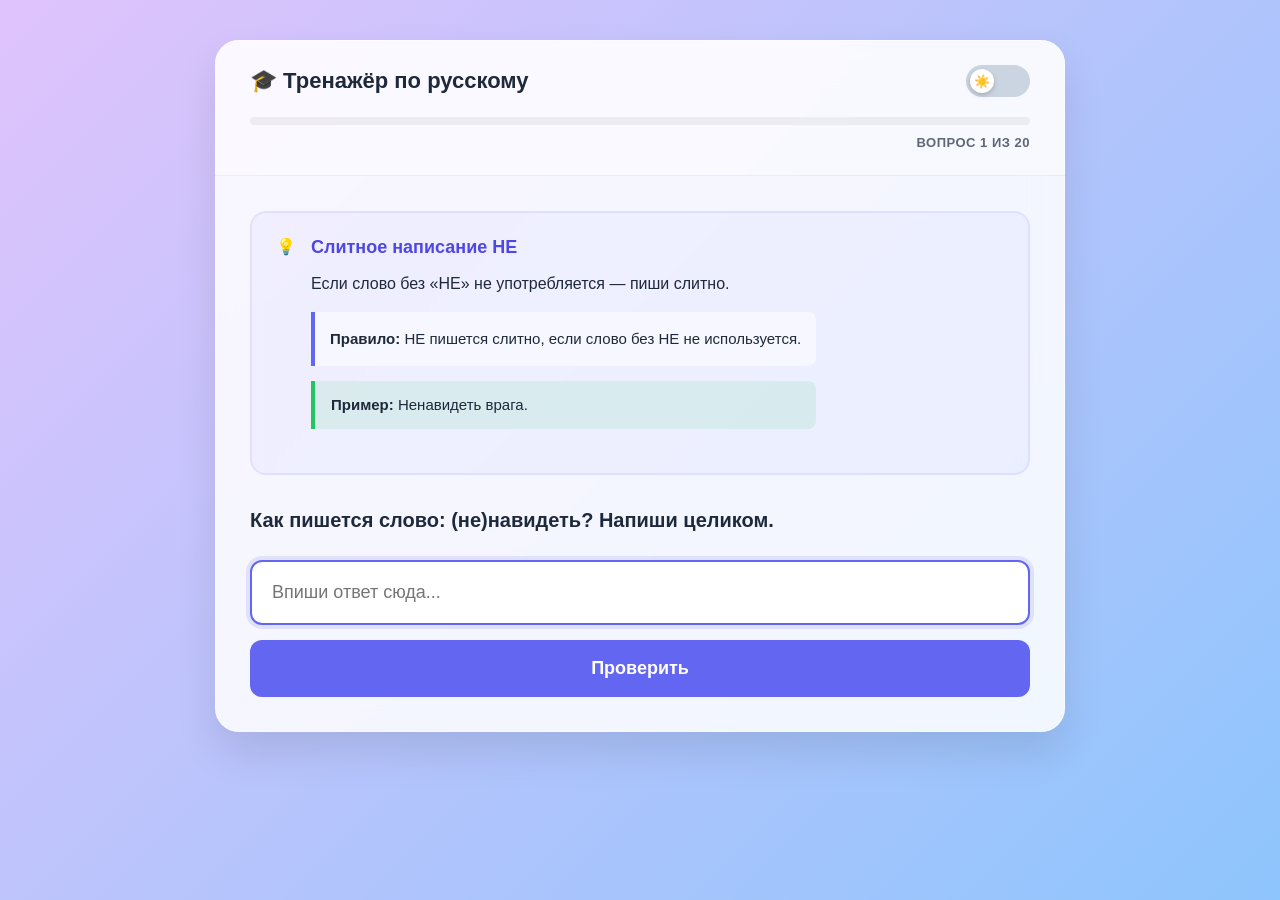
==== commit bb9ffacd: "Rename russian.html to index.html" ====
--- a/index.html
+++ b/index.html
@@ -1,303 +1,80 @@
 <!DOCTYPE html>
-<html lang="en">
+<html lang="ru">
 <head>
     <meta charset="UTF-8">
     <meta name="viewport" content="width=device-width, initial-scale=1.0">
-    <title>Расписание</title>
+    <title>Тренажёр по русскому</title>
     <link rel="stylesheet" href="style.css">
 </head>
-<body>
-    <button id="theme-toggle" class="theme-toggle" aria-label="Переключить тему">
-    <span class="toggle-track">
-        <span class="toggle-thumb">
-            <svg class="icon icon-sun" viewBox="0 0 24 24" fill="none" stroke="currentColor" stroke-width="2" stroke-linecap="round" stroke-linejoin="round">
-                <circle cx="12" cy="12" r="4"/>
-                <path d="M12 2v2M12 20v2M4.93 4.93l1.41 1.41M17.66 17.66l1.41 1.41M2 12h2M20 12h2M6.34 17.66l-1.41 1.41M19.07 4.93l-1.41 1.41"/>
-            </svg>
-            <svg class="icon icon-moon" viewBox="0 0 24 24" fill="none" stroke="currentColor" stroke-width="2" stroke-linecap="round" stroke-linejoin="round">
-                <path d="M21 12.79A9 9 0 1 1 11.21 3 7 7 0 0 0 21 12.79z"/>
-            </svg>
-        </span>
-    </span>
-</button>
-    <h1>Расписание уроков</h1>
-
-    <!-- Таблица уроков -->
-    <table id="schedule-table">
-        <thead>
-            <tr>
-                <th>Урок</th>
-                <th>Понедельник</th>
-                <th>Вторник</th>
-                <th>Среда</th>
-                <th>Четверг</th>
-                <th>Пятница</th>
-            </tr>
-        </thead>
-        <tbody>
-            <tr>
-                <td>1</td>
-                <td class="rus" data-room="307" data-teacher="Вахрушева О.И">РоВ</td>
-                <td class="hist" data-room="310" data-teacher="Вешникова И.Г">история</td>
-                <td class="phys" data-room="311" data-teacher="Кузнецова Л.В">физика</td>
-                <td class="hist" data-room="310" data-teacher="Вешникова И.Г">история</td>
-                <td class="math" data-room="314" data-teacher="Корнилова С.В">алгебра</td>
-            </tr>
-            <tr>
-                <td>2</td>
-                <td class="lit" data-room="307" data-teacher="Вахрушева О.И">литература</td>
-                <td class="social" data-room="310" data-teacher="Вешникова И.Г">обществознание</td>
-                <td class="geo" data-room="313" data-teacher="Харисова В.О">география</td>
-                <td class="sport" data-room="спортзал" data-teacher="Демьяненко И.П">физ-ра</td>
-                <td class="math" data-room="314" data-teacher="Корнилова С.В">алгебра</td>
-            </tr>
-            <tr>
-                <td>3</td>
-                <td class="bio" data-room="213" data-teacher="Иванова Е.В">биология</td>
-                <td class="rus" data-room="307" data-teacher="Вахрушева О.И">русский</td>
-                <td class="bio" data-room="213" data-teacher="Иванова Е.В">биология</td>
-                <td class="lit" data-room="307" data-teacher="Вахрушева О.И">литература</td>
-                <td class="info" data-room="207" data-teacher="Вешникова М.В">информатика</td>
-            </tr>
-            <tr>
-                <td>4</td>
-                <td class="rus" data-room="307" data-teacher="Вахрушева О.И">русский</td>
-                <td class="lit" data-room="307" data-teacher="Вахрушева О.И">литература</td>
-                <td class="rus" data-room="307" data-teacher="Вахрушева О.И">русский</td>
-                <td class="geo" data-room="313" data-teacher="Харисова В.О">география</td>
-                <td class="chem" data-room="213" data-teacher="Иванова Е.В">химия</td>
-            </tr>
-            <tr>
-                <td>5</td>
-                <td class="sport" data-room="спортзал" data-teacher="Демьяненко И.П">физ-ра</td>
-                <td class="obzr" data-room="108" data-teacher="Кульбаева М.В">обзр</td>
-                <td class="work" data-room="104" data-teacher="Барыкина Н.А">труды</td>
-                <td class="phys" data-room="311" data-teacher="Кузнецова Л.В">физика</td>
-                <td class="eng" data-room="309" data-teacher="Денисенко С.В">английский</td>
-            </tr>
-            <tr>
-                <td>6</td>
-                <td class="phys" data-room="311" data-teacher="Кузнецова Л.В">физика</td>
-                <td class="math" data-room="314" data-teacher="Корнилова С.В">алгебра</td>
-                <td class="hist" data-room="310" data-teacher="Вешникова И.Г">история</td>
-                <td class="eng" data-room="309" data-teacher="Денисенко С.В">английский</td>
-                <td class="prob" data-room="314" data-teacher="Корнилова С.В">вероятность</td>
-            </tr>
-            <tr>
-                <td>7</td>
-                <td class="geom" data-room="314" data-teacher="Корнилова С.В">геометрия</td>
-                <td class="geom" data-room="314" data-teacher="Корнилова С.В">геометрия</td>
-                <td class="eng" data-room="309" data-teacher="Денисенко С.В">английский</td>
-                <td class="empty"></td>
-                <td class="empty"></td>
-            </tr>
-        </tbody>
-    </table>
-
-    <!-- 🔔 Расписание звонков -->
-    <div class="bells-wrapper">
-
-        <!-- Понедельник -->
-        <div class="bells-col">
-            <h2 class="bells-title">🔔 Звонки — Понедельник 🔔</h2>
-            <table class="bells">
-                <thead>
-                    <tr><th>Урок</th><th>Начало</th><th>Конец</th></tr>
-                </thead>
-                <tbody>
-                    <tr><td>1</td><td>8:00</td><td>8:40</td></tr>
-                    <tr><td>2</td><td>9:00</td><td>9:40</td></tr>
-                    <tr><td>3</td><td>10:00</td><td>10:40</td></tr>
-                    <tr><td>4</td><td>11:00</td><td>11:40</td></tr>
-                    <tr><td>5</td><td>12:00</td><td>12:40</td></tr>
-                    <tr><td>6</td><td>12:55</td><td>13:35</td></tr>
-                    <tr><td>7</td><td>13:45</td><td>14:25</td></tr>
-                </tbody>
-            </table>
+<body class="light-mode">
+    <div class="quiz-app">
+        <div class="quiz-header">
+            <div class="header-top">
+                <h1>🎓 Тренажёр по русскому</h1>
+                <button id="themeToggle" class="theme-switch">
+                    <span class="sun"></span><span class="moon"></span>
+                </button>
+            </div>
+            <div class="progress-container">
+                <div class="progress-bar" id="progressBar"></div>
+            </div>
+            <span class="progress-text" id="progressText">Вопрос 1 из 20</span>
         </div>
 
-        <!-- Вторник–Пятница -->
-        <div class="bells-col">
-            <h2 class="bells-title">🔔 Звонки — Вторник–Пятница 🔔</h2>
-            <table class="bells">
-                <thead>
-                    <tr><th>Урок</th><th>Начало</th><th>Конец</th></tr>
-                </thead>
-                <tbody>
-                    <tr><td>1</td><td>8:00</td><td>8:40</td></tr>
-                    <tr><td>2</td><td>8:50</td><td>9:30</td></tr>
-                    <tr><td>3</td><td>9:50</td><td>10:30</td></tr>
-                    <tr><td>4</td><td>10:50</td><td>11:30</td></tr>
-                    <tr><td>5</td><td>11:50</td><td>12:30</td></tr>
-                    <tr><td>6</td><td>12:40</td><td>13:20</td></tr>
-                    <tr><td>7</td><td>13:30</td><td>14:10</td></tr>
-                </tbody>
-            </table>
+        <div class="quiz-card" id="quizContent">
+            <div class="theory-box">
+                <div class="theory-icon">💡</div>
+                <div class="theory-content">
+                    <h3 id="theoryTitle">Тема</h3>
+                    <div class="simple-explain" id="simpleText"></div>
+                    <div class="official-rule"><strong>Правило:</strong> <span id="theoryText"></span></div>
+                    <div class="example-box" id="exampleBox">
+                        <strong>Пример:</strong> <span id="exampleText"></span>
+                    </div>
+                    <div class="glossary" id="glossaryBox"></div>
+                    <div class="custom-tooltip" id="tooltipBox">
+                        <div class="tooltip-header"><span id="tooltipTitle">Термин</span><button id="closeTooltip">✕</button></div>
+                        <p id="tooltipText"></p>
+                    </div>
+                </div>
+            </div>
+
+            <h2 id="questionText">Загрузка...</h2>
+            
+            <div class="options" id="optionsContainer"></div>
+            <button class="submit-btn" id="checkOptionsBtn" style="display: none; margin-top: 15px;">Проверить ответы</button>
+            
+            <div class="input-container" id="inputContainer" style="display: none;">
+                <div class="audio-control" id="audioControl" style="display: none;">
+                    <button class="play-audio-btn" id="playAudioBtn">🔊 Прослушать слово</button>
+                </div>
+                <input type="text" id="textInput" class="text-input" placeholder="Впиши ответ сюда..." autocomplete="off">
+                <button class="submit-btn" id="submitBtn">Проверить</button>
+            </div>
+
+            <div class="explanation" id="explanationBox">
+                <p id="explanationText"></p>
+            </div>
+
+            <button class="next-btn" id="nextBtn">Следующий вопрос →</button>
         </div>
 
+        <div class="results-screen" id="resultsScreen">
+            <h2>🎉 Тест пройден!</h2>
+            <div class="score-circle"><span id="finalScore">0/20</span></div>
+            <div class="grade-box">
+                <h3>Твоя оценка:</h3>
+                <div class="grade-mark" id="finalGrade">5</div>
+            </div>
+            <div class="feedback-box" id="feedbackBox">
+                <h3>📌 Что подтянуть:</h3>
+                <ul id="feedbackList"></ul>
+            </div>
+            <button class="restart-btn" onclick="location.reload()">Пройти заново 🔄</button>
+        </div>
     </div>
-<script>
-    // 🌙 Тёмная тема
-    const toggle = document.getElementById('theme-toggle');
-    const savedTheme = localStorage.getItem('theme');
 
-    // Применяем сохранённую тему при загрузке
-    if (savedTheme === 'dark') {
-        document.body.classList.add('dark');
-    }
-
-    // Клик по кнопке
-    toggle.addEventListener('click', () => {
-        document.body.classList.toggle('dark');
-
-        // Сохраняем выбор
-        if (document.body.classList.contains('dark')) {
-            localStorage.setItem('theme', 'dark');
-        } else {
-            localStorage.setItem('theme', 'light');
-        }
-    });
-</script>
-<!-- 💬 Модальное окно с подсказкой -->
-<!-- 💬 Всплывающая подсказка -->
-<div id="tooltip" class="tooltip">
-    <div class="tooltip-subject" id="tooltip-subject"></div>
-    <div class="tooltip-row">
-        <span class="tooltip-label">🚪</span>
-        <span id="tooltip-room"></span>
-    </div>
-    <div class="tooltip-row">
-        <span class="tooltip-label">👩‍🏫</span>
-        <span id="tooltip-teacher"></span>
-    </div>
-</div>
-<script>
-    // ============================================================
-    // ⭐ 1. ПОДСВЕТКА СЕГОДНЯШНЕГО ДНЯ
-    // ============================================================
-    const dayNames = ['', 'Понедельник', 'Вторник', 'Среда', 'Четверг', 'Пятница'];
-    const today = new Date().getDay(); // 1=Пн, 2=Вт, ..., 5=Пт
-    const todayName = dayNames[today]; // например, "Среда"
-
-    if (todayName) {
-        // Ищем колонку с сегодняшним днём в шапке
-        const headers = document.querySelectorAll('thead th');
-        let todayIndex = -1;
-
-        headers.forEach((th, i) => {
-            if (th.textContent.trim().toLowerCase() === todayName.toLowerCase()) {
-                th.classList.add('today');
-                todayIndex = i;
-            }
-        });
-
-        // Подсвечиваем всю колонку
-        if (todayIndex !== -1) {
-            document.querySelectorAll('tbody tr').forEach(tr => {
-                const cell = tr.children[todayIndex];
-                if (cell) cell.classList.add('today-col');
-            });
-        }
-    }
-
-    // ============================================================
-    // 🔴 2. ПОДСВЕТКА ТЕКУЩЕГО УРОКА
-    // ============================================================
-    // 📌 Расписание звонков (для понедельника и обычных дней)
-    const bellsSchedule = {
-        monday: [
-            ['08:00', '08:40'], ['09:00', '09:40'], ['10:00', '10:40'],
-            ['11:00', '11:40'], ['12:00', '12:40'], ['12:55', '13:35'],
-            ['13:45', '14:25']
-        ],
-        default: [
-            ['08:00', '08:40'], ['08:50', '09:30'], ['09:50', '10:30'],
-            ['10:50', '11:30'], ['11:50', '12:30'], ['12:40', '13:20'],
-            ['13:30', '14:10']
-        ]
-    };
-
-    function highlightCurrentLesson() {
-        const now = new Date();
-        const currentMinutes = now.getHours() * 60 + now.getMinutes();
-
-        // Определяем расписание звонков (Пн или остальные)
-        const isMonday = now.getDay() === 1;
-        const bells = isMonday ? bellsSchedule.monday : bellsSchedule.default;
-
-        // Ищем текущий урок
-        const rows = document.querySelectorAll('#schedule-table tbody tr');
-        rows.forEach((tr, i) => {
-            tr.classList.remove('current-lesson', 'past-lesson');
-            const bell = bells[i];
-            if (!bell) return;
-
-            const [startH, startM] = bell[0].split(':').map(Number);
-            const [endH, endM]     = bell[1].split(':').map(Number);
-            const startMin = startH * 60 + startM;
-            const endMin   = endH   * 60 + endM;
-
-            if (currentMinutes >= startMin && currentMinutes < endMin) {
-                tr.classList.add('current-lesson');
-            } else if (currentMinutes >= endMin) {
-                tr.classList.add('past-lesson');
-            }
-        });
-    }
-
-    // Запускаем сразу и обновляем каждую минуту
-    if (todayName) {
-        highlightCurrentLesson();
-        setInterval(highlightCurrentLesson, 60000);
-    }
-
-  // ============================================================
-// 💬 3. ПОДСКАЗКИ ПРИ НАВЕДЕНИИ
-// ============================================================
-const tooltip        = document.getElementById('tooltip');
-const tooltipSubject = document.getElementById('tooltip-subject');
-const tooltipRoom    = document.getElementById('tooltip-room');
-const tooltipTeacher = document.getElementById('tooltip-teacher');
-
-document.querySelectorAll('td[data-room]').forEach(td => {
-
-    td.addEventListener('mouseenter', () => {
-        // Заполняем данными
-        tooltipSubject.textContent = td.textContent.trim();
-        tooltipRoom.textContent    = td.dataset.room    || '—';
-        tooltipTeacher.textContent = td.dataset.teacher || '—';
-
-        // Показываем
-        tooltip.classList.add('visible');
-    });
-
-    td.addEventListener('mousemove', (e) => {
-        // Позиционируем рядом с курсором
-        const offsetX = 15;  // отступ вправо
-        const offsetY = 15;  // отступ вниз
-
-        let x = e.clientX + offsetX;
-        let y = e.clientY + offsetY;
-
-        // Проверяем, не вылезает ли за экран справа
-        const tooltipWidth  = tooltip.offsetWidth;
-        const tooltipHeight = tooltip.offsetHeight;
-
-        if (x + tooltipWidth > window.innerWidth - 10) {
-            x = e.clientX - tooltipWidth - offsetX;
-        }
-        if (y + tooltipHeight > window.innerHeight - 10) {
-            y = e.clientY - tooltipHeight - offsetY;
-        }
-
-        tooltip.style.left = x + 'px';
-        tooltip.style.top  = y + 'px';
-    });
-
-    td.addEventListener('mouseleave', () => {
-        tooltip.classList.remove('visible');
-    });
-});
-</script>
+    <!-- Подключаем скрипт -->
+    <script src="script.js"></script>
 </body>
-</html>+</html>
--- a/style.css
+++ b/style.css
@@ -1,1319 +1,230 @@
+/* Базовые стили */
 body {
-    font-family: Arial, sans-serif;
-    background: #f0f4f8;
-    padding: 20px;
-}
-
-h1 {
-    text-align: center;
-    color: #2c3e50;
-}
-
-table {
+    font-family: 'Segoe UI', Roboto, Helvetica, Arial, sans-serif;
+    margin: 0 !important;
+    padding: 40px 20px !important;
+    display: flex !important;
+    justify-content: center !important;
+    align-items: flex-start !important;
+    min-height: 100vh !important;
+    box-sizing: border-box !important;
+    transition: background 0.4s, color 0.4s;
+}
+
+body.light-mode {
+    background: linear-gradient(135deg, #e0c3fc 0%, #8ec5fc 100%);
+    color: #1e293b;
+}
+body.dark-mode {
+    background: linear-gradient(135deg, #1a202c 0%, #2d3748 100%);
+    color: #f8fafc;
+}
+
+.quiz-app {
     width: 100%;
-    border-collapse: collapse;
-    /* убирает двойные рамки */
-    background: white;
-    box-shadow: 0 4px 10px rgba(0, 0, 0, 0.1);
-}
-
-th,
-td {
-    border: 1px solid #d0d7de;
-    padding: 12px;
-    text-align: center;
-}
-
-th {
-    background: #3498db;
-    color: white;
-}
-
-tr:nth-child(even) td {
-    background: #f9fbfd;
-    /* чередование строк */
-}
-
-td:hover {
-    background: #ffeaa7;
-    /* подсветка при наведении */
-}
-
-/* ===== Базовые стили ===== */
-* {
-    box-sizing: border-box;
-    margin: 0;
-    padding: 0;
-}
-
-body {
-    font-family: 'Segoe UI', Tahoma, sans-serif;
-    min-height: 100vh;
-    padding: 40px 20px;
-    background: linear-gradient(135deg, #667eea 0%, #764ba2 100%);
-}
-
-.container {
-    max-width: 1100px;
-    margin: 0 auto;
-    background: #fff;
-    border-radius: 20px;
-    padding: 30px;
-    box-shadow: 0 20px 50px rgba(0, 0, 0, 0.2);
-}
-
-h1 {
-    text-align: center;
-    color: #2c3e50;
-    margin-bottom: 25px;
-    font-size: 32px;
-}
-
-/* ===== Таблица ===== */
-table {
-    width: 100%;
-    border-collapse: separate;
-    border-spacing: 0;
-    border-radius: 12px;
+    max-width: 850px;
+    background: rgba(255, 255, 255, 0.85);
+    backdrop-filter: blur(20px);
+    border-radius: 24px;
+    box-shadow: 0 20px 40px rgba(0, 0, 0, 0.1), inset 0 0 0 1px rgba(255, 255, 255, 0.5);
     overflow: hidden;
-    box-shadow: 0 4px 15px rgba(0, 0, 0, 0.08);
-}
-
-th {
-    background: linear-gradient(135deg, #667eea, #764ba2);
-    color: white;
-    padding: 16px 10px;
-    font-size: 15px;
-    text-transform: uppercase;
-    letter-spacing: 0.5px;
-}
-
-td {
-    padding: 14px 10px;
-    text-align: center;
-    font-size: 15px;
-    color: #2c3e50;
-    border-bottom: 1px solid #eef1f5;
-    transition: all 0.2s ease;
-}
-
-/* Номер урока */
-.num {
-    font-weight: bold;
-    color: #667eea;
-    background: #f8f9ff;
-    width: 60px;
-}
-
-/* Зебра — чередование строк */
-tbody tr:nth-child(even) td:not(.num) {
-    background: #fafbfe;
-}
-
-/* Ховер — строка подсвечивается */
-tbody tr:hover td {
-    background: #f0f4ff;
-    transform: scale(1.01);
-}
-
-
-/* ===== Сегодняшний день ===== */
-th.today {
-    background: linear-gradient(135deg, #f857a6, #ff5858) !important;
+}
+body.dark-mode .quiz-app {
+    background: rgba(30, 41, 59, 0.85);
+    box-shadow: 0 20px 40px rgba(0, 0, 0, 0.4), inset 0 0 0 1px rgba(255, 255, 255, 0.05);
+}
+
+.quiz-header {
+    padding: 25px 35px;
+    background: rgba(255, 255, 255, 0.3);
+    border-bottom: 1px solid rgba(0, 0, 0, 0.05);
+}
+body.dark-mode .quiz-header {
+    background: rgba(0, 0, 0, 0.1);
+    border-color: rgba(255, 255, 255, 0.05);
+}
+
+.header-top {
+    display: flex;
+    justify-content: space-between;
+    align-items: center;
+    margin-bottom: 20px;
+}
+.header-top h1 { margin: 0; font-size: 22px; font-weight: 800; }
+
+.theme-switch {
     position: relative;
-}
-
-th.today::after {
-    content: '★ сегодня';
-    position: absolute;
-    bottom: -22px;
-    left: 50%;
-    transform: translateX(-50%);
-    font-size: 11px;
-    color: #ff5858;
-    white-space: nowrap;
-}
-
-td.today {
-    background: #fff5f7 !important;
-    font-weight: 600;
-}
-
-/* ===== Адаптив для телефонов ===== */
-@media (max-width: 700px) {
-    body {
-        padding: 15px 8px;
-    }
-
-    .container {
-        padding: 15px;
-        border-radius: 14px;
-    }
-
-    h1 {
-        font-size: 22px;
-    }
-
-    th,
-    td {
-        padding: 8px 4px;
-        font-size: 12px;
-    }
-
-    .num {
-        width: 35px;
-    }
-}
-
-/* ===== Заголовок звонков — как у "Расписание уроков" ===== */
-.bells-title {
-    text-align: center;
-    color: #2c3e50;
-    font-family: inherit;
-    /* тот же шрифт, что у h1 */
-    font-size: 32px;
-    /* как у h1 */
-    font-weight: bold;
-    margin: 40px 0 20px;
-    letter-spacing: normal;
-}
-
-/* ===== Таблица звонков ===== */
-.bells {
-    width: auto;
-    /* не растягивать */
-    max-width: 600px;
-    /* ограничить ширину */
-    margin: 0 auto;
-    /* центрировать */
-    border-collapse: separate;
-    border-spacing: 0;
-    border-radius: 12px;
-    overflow: hidden;
-    box-shadow: 0 4px 15px rgba(0, 0, 0, 0.15);
-    font-family: inherit;
-}
-
-.bells th {
-    background: linear-gradient(135deg, #f857a6, #ff5858);
-    color: white;
-    padding: 12px;
-    font-size: 14px;
-    text-transform: uppercase;
-    letter-spacing: 0.5px;
-    text-align: center;
-}
-
-.bells td {
-    padding: 12px;
-    text-align: center;
-    font-size: 15px;
-    color: #2c3e50;
-    border-bottom: 1px solid #eef1f5;
-    background: #fff;
-}
-
-.bells td:first-child {
-    font-weight: bold;
-    color: #667eea;
-    background: #f8f9ff;
-    width: 70px;
-}
-
-.bells td:nth-child(2) {
-    color: #2e7d32;
-    font-weight: 600;
-}
-
-.bells td:nth-child(3) {
-    color: #c62828;
-    font-weight: 600;
-}
-
-.bells tbody tr:hover td {
-    background: #fff5f7;
-}
-
-.bells tbody tr:last-child td {
-    border-bottom: none;
-}
-
-/* ===== Контейнер для двух таблиц звонков ===== */
-.bells-wrapper {
-    display: flex;
-    justify-content: center;
-    align-items: flex-start;
-    gap: 30px;
-    flex-wrap: wrap;
-    margin: 40px 0 20px;
-}
-
-.bells-col {
-    flex: 0 1 380px;
-    min-width: 280px;
-}
-
-.bells-title {
-    text-align: center;
-    color: #2c3e50;
-    font-size: 22px;
-    font-weight: bold;
-    margin: 0 0 15px;
-}
-
-.bells {
-    width: 100%;
-    border-collapse: separate;
-    border-spacing: 0;
-    border-radius: 12px;
-    overflow: hidden;
-    box-shadow: 0 4px 15px rgba(0, 0, 0, 0.15);
-}
-
-@media (max-width: 700px) {
-    .bells-wrapper {
-        flex-direction: column;
-        align-items: center;
-    }
-
-    .bells-col {
-        width: 100%;
-        max-width: 380px;
-    }
-}
-
-td {
-    padding: 16px 10px;
-    text-align: center;
-    font-size: 16px;
-    font-weight: 600;
-    /* ← ЖИРНЫЙ шрифт */
-    color: #1a252f;
-    /* ← потемнее цвет */
-    border-bottom: 1px solid #eef1f5;
-    transition: all 0.2s ease;
-    letter-spacing: 0.2px;
-}
-
-table td {
-    transition: transform 0.25s ease, box-shadow 0.25s ease;
-    position: relative;
-    z-index: 1;
-}
-
-table td:hover {
-    transform: translateY(-5px) scale(1.06);
-    z-index: 10;
-}
-
-table td {
-    transition:
-        transform 0.4s cubic-bezier(0.34, 1.56, 0.64, 1),
-        box-shadow 0.4s ease,
-        border-radius 0.4s ease,
-        background 0.4s ease;
-    position: relative;
-    z-index: 1;
-    border-radius: 6px;
-}
-
-table td:hover {
-    transform: translateY(-5px) scale(1.03);
-    box-shadow:
-        0 12px 25px rgba(102, 126, 234, 0.2),
-        0 4px 10px rgba(0, 0, 0, 0.08);
-    border-radius: 14px;
-    z-index: 10;
-}
-
-/* ===== Кнопка переключения темы ===== */
-.theme-toggle {
-    position: fixed;
-    top: 20px;
-    right: 20px;
-    width: 55px;
-    height: 55px;
-    border-radius: 50%;
-    border: none;
-    background: rgba(255, 255, 255, 0.25);
-    backdrop-filter: blur(10px);
-    cursor: pointer;
-    font-size: 24px;
-    display: flex;
-    align-items: center;
-    justify-content: center;
-    transition: all 0.3s ease;
-    box-shadow: 0 4px 15px rgba(0, 0, 0, 0.15);
-    z-index: 999;
-}
-
-.theme-toggle:hover {
-    transform: scale(1.1) rotate(15deg);
-    background: rgba(255, 255, 255, 0.4);
-}
-
-.theme-toggle:active {
-    transform: scale(0.95);
-}
-
-/* По умолчанию показываем луну, солнце спрятано */
-/* ═══════════════════════════════════════════ */
-/* 🌙🌞 Стильный переключатель темы             */
-/* ═══════════════════════════════════════════ */
-
-.theme-toggle {
-    position: fixed;
-    top: 20px;
-    right: 20px;
-    background: none;
-    border: none;
-    padding: 0;
-    cursor: pointer;
-    z-index: 999;
-    transition: transform 0.3s ease;
-}
-
-.theme-toggle:hover {
-    transform: scale(1.05);
-}
-
-.theme-toggle:active {
-    transform: scale(0.95);
-}
-
-/* ───── Дорожка переключателя ───── */
-.toggle-track {
-    display: block;
-    position: relative;
-    width: 56px;
-    height: 30px;
-    background: linear-gradient(135deg, #87ceeb, #4a90e2);
-    border-radius: 30px;
-    box-shadow:
-        inset 0 2px 4px rgba(0, 0, 0, 0.15),
-        0 2px 8px rgba(0, 0, 0, 0.15);
-    transition: background 0.4s ease;
-}
-
-/* ───── Кругляшок (ползунок) ───── */
-.toggle-thumb {
-    position: absolute;
-    top: 3px;
-    left: 3px;
-    width: 24px;
-    height: 24px;
-    background: #ffffff;
-    border-radius: 50%;
-    box-shadow: 0 2px 4px rgba(0, 0, 0, 0.25);
-    display: flex;
-    align-items: center;
-    justify-content: center;
-    transition: transform 0.4s cubic-bezier(0.68, -0.55, 0.27, 1.55),
-        background 0.4s ease;
-    overflow: hidden;
-}
-
-/* Иконки */
-.icon {
-    position: absolute;
-    width: 14px;
-    height: 14px;
-    transition: opacity 0.3s ease, transform 0.4s ease;
-    color: #f59e0b;
-    /* оранжевый для солнца */
-}
-
-/* По умолчанию — только солнце видно */
-.icon-sun {
-    opacity: 1;
-    transform: rotate(0deg) scale(1);
-}
-
-.icon-moon {
-    opacity: 0;
-    transform: rotate(180deg) scale(0.5);
-    color: #4a5dd4;
-    /* синий для луны */
-}
-
-/* ───── ТЁМНАЯ ТЕМА ───── */
-
-/* Фон дорожки — тёмный */
-body.dark .toggle-track {
-    background: linear-gradient(135deg, #1e2a47, #2a3a55);
-    box-shadow:
-        inset 0 2px 4px rgba(0, 0, 0, 0.5),
-        0 2px 8px rgba(0, 0, 0, 0.3);
-}
-
-/* Ползунок — вправо */
-body.dark .toggle-thumb {
-    transform: translateX(26px);
-    background: #e8eaf6;
-}
-
-/* Луна — видна, солнце — нет */
-body.dark .icon-sun {
-    opacity: 0;
-    transform: rotate(-180deg) scale(0.5);
-}
-
-body.dark .icon-moon {
-    opacity: 1;
-    transform: rotate(0deg) scale(1);
-    color: #fbbf24;
-    /* жёлтый для луны в тёмной теме */
-}
-
-/* ───── 📱 На телефоне — меньше ───── */
-@media (max-width: 700px) {
-    .theme-toggle {
-        top: 12px;
-        right: 12px;
-    }
-
-    .toggle-track {
-        width: 48px;
-        height: 26px;
-    }
-
-    .toggle-thumb {
-        width: 20px;
-        height: 20px;
-        top: 3px;
-        left: 3px;
-    }
-
-    body.dark .toggle-thumb {
-        transform: translateX(22px);
-    }
-
-    .icon {
-        width: 12px;
-        height: 12px;
-    }
-}
-
-/* ===== ТЁМНАЯ ТЕМА ===== */
-
-/* Плавный переход всех цветов */
-body,
-.container,
-table,
-th,
-td,
-.bells,
-.bells td,
-.bells th,
-.bells-title,
-h1,
-h2 {
-    transition: background 0.4s ease, color 0.4s ease, border-color 0.4s ease;
-}
-
-/* Фон страницы */
-body.dark {
-    background: linear-gradient(135deg, #1a1a2e 0%, #16213e 100%);
-}
-
-/* Карточка / контейнер */
-body.dark .container {
-    background: #1e2a47;
-    box-shadow: 0 20px 50px rgba(0, 0, 0, 0.5);
-}
-
-/* Заголовки */
-body.dark h1,
-body.dark .bells-title {
-    color: #e8eaf6;
-    text-shadow: 0 2px 10px rgba(0, 0, 0, 0.4);
-}
-
-/* Ячейки таблицы уроков */
-body.dark td {
-    background: #24344d !important;
-    color: #e8eaf6 !important;
-    border-bottom: 1px solid #34495e;
-}
-
-/* Номер урока */
-body.dark .num {
-    background: #2a3a55 !important;
-    color: #8b9eff !important;
-}
-
-/* Заголовки таблиц */
-body.dark th {
-    background: linear-gradient(135deg, #3a3a6a, #4a2a5a);
-    color: #fff;
-}
-
-/* Череда строк в тёмной теме */
-body.dark tbody tr:nth-child(even) td:not(.num) {
-    background: #2a3a55 !important;
-}
-
-/* Пустые ячейки */
-body.dark .empty {
-    background: #1e2a47 !important;
-    color: #4a5a75;
-}
-
-/* Ховер в тёмной теме */
-body.dark tbody tr:hover td {
-    background: #2f4260 !important;
-}
-
-/* ===== Цвета предметов (только текст) ===== */
-.math,
-.geom {
-    color: #1565c0;
-    font-weight: 600;
-}
-
-.phys {
-    color: #6a1b9a;
-}
-
-.chem {
-    color: #e65100;
-}
-
-.bio {
-    color: #2e7d32;
-}
-
-.geo {
-    color: #f57f17;
-}
-
-.info {
-    color: #00695c;
-}
-
-.hist,
-.social {
-    color: #bf360c;
-}
-
-.rus,
-.lit {
-    color: #ad1457;
-}
-
-.eng {
-    color: #4527a0;
-}
-
-.sport {
-    color: #1b5e20;
-    font-weight: 600;
-}
-
-.work {
-    color: #4e342e;
-}
-
-.obzr {
-    color: #283593;
-}
-
-.prob {
-    color: #0277bd;
-}
-
-/* Таблица звонков */
-body.dark .bells td {
-    background: #24344d !important;
-    color: #e8eaf6 !important;
-    border-bottom: 1px solid #34495e;
-}
-
-body.dark .bells td:first-child {
-    background: #2a3a55 !important;
-    color: #8b9eff !important;
-}
-
-body.dark .bells th {
-    background: linear-gradient(135deg, #3a3a6a, #4a2a5a);
-}
-
-/* Ховер кнопки в тёмной теме */
-body.dark .theme-toggle {
-    background: rgba(255, 255, 255, 0.15);
-}
-
-body.dark .theme-toggle:hover {
-    background: rgba(255, 255, 255, 0.25);
-}
-
-/* ===== ⭐ Подсветка сегодняшнего дня ===== */
-th.today {
-    background: linear-gradient(135deg, #f857a6, #ff5858) !important;
-    position: relative;
-    color: #fff !important;
-}
-
-th.today::after {
-    content: '★';
-    position: absolute;
-    top: 6px;
-    right: 8px;
-    font-size: 14px;
-    animation: pulse 2s infinite;
-}
-
-@keyframes pulse {
-
-    0%,
-    100% {
-        opacity: 1;
-        transform: scale(1);
-    }
-
-    50% {
-        opacity: 0.6;
-        transform: scale(1.2);
-    }
-}
-
-td.today-col {
-    background: rgba(248, 87, 166, 0.08) !important;
-}
-
-body.dark th.today {
-    background: linear-gradient(135deg, #a0335a, #c44545) !important;
-}
-
-body.dark td.today-col {
-    background: rgba(248, 87, 166, 0.12) !important;
-}
-
-/* ===== 🔴 Подсветка текущего урока ===== */
-tr.current-lesson td {
-    background: linear-gradient(90deg, #d4edda, #c3e6cb) !important;
-    font-weight: 700 !important;
-    position: relative;
-}
-
-tr.current-lesson td:first-child::before {
-    content: '▶';
-    position: absolute;
-    left: 4px;
-    top: 50%;
-    transform: translateY(-50%);
-    color: #28a745;
-    font-size: 12px;
-    animation: pulse 1.5s infinite;
-}
-
-body.dark tr.current-lesson td {
-    background: linear-gradient(90deg, #1e4a2a, #234a2a) !important;
-    color: #90d995 !important;
-}
-
-body.dark tr.current-lesson td:first-child::before {
-    color: #90d995;
-}
-
-/* Прошедшие уроки — приглушены */
-tr.past-lesson td {
-    opacity: 0.7;
-}
-
-/* ===== 💬 Всплывающая подсказка при наведении ===== */
-.tooltip {
-    position: fixed;
-    background: #fff;
-    padding: 12px 16px;
-    border-radius: 12px;
-    box-shadow: 0 10px 30px rgba(0, 0, 0, 0.2);
-    font-size: 14px;
-    color: #2c3e50;
-    pointer-events: none;
-    /* мышка «проходит сквозь» */
-    opacity: 0;
-    transform: translateY(6px);
-    transition: opacity 0.2s ease, transform 0.2s ease;
-    z-index: 9999;
-    min-width: 180px;
-    font-family: inherit;
-}
-
-.tooltip.visible {
-    opacity: 1;
-    transform: translateY(0);
-}
-
-.tooltip-subject {
-    font-size: 16px;
-    font-weight: 700;
-    color: #667eea;
-    margin-bottom: 8px;
-    padding-bottom: 6px;
-    border-bottom: 1px solid #eef1f5;
-}
-
-.tooltip-row {
-    display: flex;
-    gap: 8px;
-    align-items: center;
-    padding: 3px 0;
-    font-size: 13px;
-}
-
-.tooltip-label {
-    font-size: 14px;
-}
-
-.tooltip-row span:last-child {
-    font-weight: 600;
-    color: #2c3e50;
-}
-
-/* Тёмная тема */
-body.dark .tooltip {
-    background: #1e2a47;
-    color: #e8eaf6;
-    box-shadow: 0 10px 30px rgba(0, 0, 0, 0.5);
-}
-
-body.dark .tooltip-subject {
-    color: #8b9eff;
-    border-bottom-color: #34495e;
-}
-
-body.dark .tooltip-row span:last-child {
-    color: #e8eaf6;
-}
-
-/* Курсор-указатель на предметах */
-td[data-room] {
-    cursor: help;
-}
-
-/* Кликабельные предметы */
-td[data-room] {
-    cursor: pointer;
-    transition: transform 0.2s ease, box-shadow 0.2s ease, border-radius 0.2s ease;
-}
-
-td[data-room]:active {
-    transform: scale(0.97);
-}
-
-.tooltip {
-    transition: opacity 0.15s ease, transform 0.15s ease;
-}
-
-/* ===== Фиксы для тёмной темы ===== */
-
-/* Фон таблицы в тёмной теме */
-body.dark table {
-    background: #1e2a47 !important;
-}
-
-/* Пустые ячейки в прошлых уроках не должны затемняться */
-tr.past-lesson td.empty,
-tr.past-lesson td:empty {
-    opacity: 1 !important;
-}
-
-/* ============================================ */
-/* ЕДИНЫЙ СТИЛЬ ПРЕДМЕТОВ — плотный, без цветов */
-/* ============================================ */
-
-/* Все предметы в таблице — один цвет, жирный */
-#schedule-table tbody td {
-    color: #000000 !important;
-    /* ← чистый ЧЁРНЫЙ */
-    font-weight: 800 !important;
-    /* ← ЖИРНЕЕ */
-    font-size: 16px !important;
-    letter-spacing: 0.3px;
-    background: #ffffff !important;
-}
-
-/* Номер урока — чуть другого цвета, но тоже жирный */
-#schedule-table tbody td:first-child {
-    color: #4a5dd4 !important;
-    font-weight: 800 !important;
-    font-size: 17px !important;
-    background: #f8f9ff !important;
-}
-
-/* Пустые ячейки — серые, без жирности */
-#schedule-table tbody td.empty {
-    color: #cccccc !important;
-    font-weight: 400 !important;
-    background: #fafafa !important;
-}
-
-/* ══════════════════════════════════════════ */
-/* ТЁМНАЯ ТЕМА — тот же стиль, но тёмный фон */
-/* ══════════════════════════════════════════ */
-
-body.dark #schedule-table tbody td {
-    color: #e8eaf6 !important;
-    background: #24344d !important;
-    font-weight: 700 !important;
-}
-
-body.dark #schedule-table tbody td:first-child {
-    color: #8b9eff !important;
-    background: #2a3a55 !important;
-    font-weight: 800 !important;
-}
-
-body.dark #schedule-table tbody td.empty {
-    color: #4a5a75 !important;
-    background: #1a2438 !important;
-    font-weight: 400 !important;
-}
-
-/* ═══════════════════════════════════════════ */
-/* ФИНАЛ: чёрный жирный шрифт предметов        */
-/* ═══════════════════════════════════════════ */
-
-/* СВЕТЛАЯ ТЕМА — чёрный жирный текст */
-#schedule-table tbody td {
-    color: #000000 !important;
-    font-weight: 800 !important;
-    font-size: 16px !important;
-    background: #ffffff !important;
-    letter-spacing: 0.3px;
-}
-
-/* Номер урока — тоже чёрный и жирнее */
-#schedule-table tbody td:first-child {
-    color: #000000 !important;
-    font-weight: 900 !important;
-    font-size: 17px !important;
-    background: #f8f9ff !important;
-}
-
-/* Пустые ячейки — серые, без жирности */
-#schedule-table tbody td.empty {
-    color: #cccccc !important;
-    font-weight: 400 !important;
-    background: #fafafa !important;
-}
-
-/* ТЁМНАЯ ТЕМА — белый жирный текст */
-body.dark #schedule-table tbody td {
-    color: #e8eaf6 !important;
-    background: #24344d !important;
-    font-weight: 800 !important;
-}
-
-body.dark #schedule-table tbody td:first-child {
-    color: #8b9eff !important;
-    background: #2a3a55 !important;
-    font-weight: 900 !important;
-}
-
-body.dark #schedule-table tbody td.empty {
-    color: #4a5a75 !important;
-    background: #1a2438 !important;
-    font-weight: 400 !important;
-}
-
-/* ═══════════════════════════════════════════ */
-/* Пустые ячейки — как все остальные           */
-/* ═══════════════════════════════════════════ */
-
-/* Светлая тема: пустые ячейки — БЕЛЫЕ, как все */
-#schedule-table tbody td.empty {
-    background: #ffffff !important;
-    color: #cccccc !important;
-    font-weight: 400 !important;
-}
-
-/* Тёмная тема: пустые — как все тёмные */
-body.dark #schedule-table tbody td.empty {
-    background: #24344d !important;
-    color: #4a5a75 !important;
-    font-weight: 400 !important;
-}
-
-/* ═══════════════════════════════════════════ */
-/* Шрифт в звонках — чуть жирнее               */
-/* ═══════════════════════════════════════════ */
-
-/* Светлая тема — обычные ячейки звонков */
-.bells tbody td {
-    font-weight: 600 !important;
-    font-size: 15px !important;
-}
-
-/* Номер урока — жирнее */
-.bells tbody td:first-child {
-    font-weight: 800 !important;
-}
-
-/* Время начала — жирнее */
-.bells tbody td:nth-child(2) {
-    font-weight: 700 !important;
-}
-
-/* Время конца — жирнее */
-.bells tbody td:nth-child(3) {
-    font-weight: 700 !important;
-}
-
-/* Заголовки звонков — тоже чуть жирнее */
-.bells thead th {
-    font-weight: 800 !important;
-}
-
-/* Тёмная тема — то же самое */
-body.dark .bells tbody td {
-    font-weight: 600 !important;
-}
-
-body.dark .bells tbody td:first-child {
-    font-weight: 800 !important;
-}
-
-body.dark .bells tbody td:nth-child(2),
-body.dark .bells tbody td:nth-child(3) {
-    font-weight: 700 !important;
-}
-
-body.dark .bells thead th {
-    font-weight: 800 !important;
-}
-
-.bells tbody td:nth-child(2),
-.bells tbody td:nth-child(3) {
-    font-weight: 800 !important;
-    /* было 700 */
-}
-
-/* ═══════════════════════════════════════════ */
-/* ✨ ТЕНИ НА ТЕКСТАХ — предметы, цифры, звонки */
-/* ═══════════════════════════════════════════ */
-
-/* ───── Светлая тема — мягкая тень ───── */
-
-/* Заголовок страницы */
-h1 {
-    text-shadow:
-        0 1px 0 rgba(255, 255, 255, 0.8),
-        0 2px 4px rgba(0, 0, 0, 0.15) !important;
-}
-
-/* Заголовки таблицы (УРОК / ПОНЕДЕЛЬНИК...) */
-#schedule-table thead th {
-    text-shadow: 0 2px 4px rgba(0, 0, 0, 0.35) !important;
-}
-
-/* Предметы и номера уроков */
-#schedule-table tbody td {
-    text-shadow: 0 1px 2px rgba(0, 0, 0, 0.12) !important;
-}
-
-/* Номера уроков — тень посильнее */
-#schedule-table tbody td:first-child {
-    text-shadow: 0 1px 3px rgba(74, 93, 212, 0.25) !important;
-}
-
-/* Заголовки звонков (УРОК / НАЧАЛО / КОНЕЦ) */
-.bells thead th {
-    text-shadow: 0 2px 4px rgba(0, 0, 0, 0.35) !important;
-}
-
-/* Данные в звонках (цифры, время) */
-.bells tbody td {
-    text-shadow: 0 1px 2px rgba(0, 0, 0, 0.12) !important;
-}
-
-/* Подсказка при наведении (предмет) */
-.tooltip-subject {
-    text-shadow: 0 1px 2px rgba(102, 126, 234, 0.3) !important;
-}
-
-/* ───── 🌙 Тёмная тема — тень ярче ───── */
-
-/* Заголовок в тёмной теме */
-body.dark h1 {
-    text-shadow:
-        0 0 20px rgba(139, 158, 255, 0.4),
-        0 2px 8px rgba(0, 0, 0, 0.6) !important;
-}
-
-/* Заголовки таблицы в тёмной */
-body.dark #schedule-table thead th {
-    text-shadow:
-        0 0 12px rgba(139, 158, 255, 0.5),
-        0 2px 6px rgba(0, 0, 0, 0.7) !important;
-}
-
-/* Предметы в тёмной — лёгкое свечение */
-body.dark #schedule-table tbody td {
-    text-shadow:
-        0 0 8px rgba(139, 158, 255, 0.25),
-        0 1px 3px rgba(0, 0, 0, 0.7) !important;
-}
-
-/* Номера уроков в тёмной — сильнее светятся */
-body.dark #schedule-table tbody td:first-child {
-    text-shadow:
-        0 0 10px rgba(139, 158, 255, 0.6),
-        0 1px 3px rgba(0, 0, 0, 0.8) !important;
-}
-
-/* Заголовки звонков в тёмной */
-body.dark .bells thead th {
-    text-shadow:
-        0 0 12px rgba(255, 100, 150, 0.5),
-        0 2px 6px rgba(0, 0, 0, 0.7) !important;
-}
-
-/* Данные в звонках в тёмной */
-body.dark .bells tbody td {
-    text-shadow:
-        0 0 6px rgba(139, 158, 255, 0.2),
-        0 1px 3px rgba(0, 0, 0, 0.7) !important;
-}
-
-#schedule-table tbody td {
-    text-shadow:
-        0 1px 0 #ffffff,
-        0 2px 0 #dddddd,
-        0 3px 4px rgba(0, 0, 0, 0.2) !important;
-}
-
-#schedule-table tbody td {
-    text-shadow: 0 2px 6px rgba(0, 0, 0, 0.1) !important;
-}
-
-/* 🌌 Космическая тёмная дорожка */
-body.dark .toggle-track {
-    background: linear-gradient(135deg, #1a1a2e, #3a3a6a) !important;
-    box-shadow:
-        inset 0 2px 4px rgba(0, 0, 0, 0.5),
-        0 2px 8px rgba(0, 0, 0, 0.3) !important;
-}
-
-/* ═══════════════════════════════════════════ */
-/* ✨ Белое свечение текста в тёмной теме       */
-/* ═══════════════════════════════════════════ */
-
-/* Предметы в таблице — мягкое белое свечение */
-body.dark #schedule-table tbody td {
-    text-shadow:
-        0 0 8px rgba(255, 255, 255, 0.4),
-        0 0 15px rgba(255, 255, 255, 0.2),
-        0 1px 2px rgba(0, 0, 0, 0.6) !important;
-}
-
-/* Номера уроков — свечение чуть сильнее (синеватое) */
-body.dark #schedule-table tbody td:first-child {
-    text-shadow:
-        0 0 10px rgba(139, 158, 255, 0.7),
-        0 0 20px rgba(139, 158, 255, 0.4),
-        0 1px 2px rgba(0, 0, 0, 0.6) !important;
-}
-
-/* Заголовки таблицы (УРОК / ПОНЕДЕЛЬНИК...) */
-body.dark #schedule-table thead th {
-    text-shadow:
-        0 0 10px rgba(255, 255, 255, 0.5),
-        0 0 20px rgba(255, 255, 255, 0.25),
-        0 1px 3px rgba(0, 0, 0, 0.6) !important;
-}
-
-/* Заголовок страницы «Расписание уроков» */
-body.dark h1 {
-    text-shadow:
-        0 0 15px rgba(255, 255, 255, 0.5),
-        0 0 30px rgba(255, 255, 255, 0.25),
-        0 2px 6px rgba(0, 0, 0, 0.6) !important;
-}
-
-/* Заголовки звонков (УРОК / НАЧАЛО / КОНЕЦ) */
-body.dark .bells thead th {
-    text-shadow:
-        0 0 10px rgba(255, 255, 255, 0.5),
-        0 0 20px rgba(255, 255, 255, 0.25),
-        0 1px 3px rgba(0, 0, 0, 0.6) !important;
-}
-
-/* Данные в звонках (цифры, время) */
-body.dark .bells tbody td {
-    text-shadow:
-        0 0 6px rgba(255, 255, 255, 0.35),
-        0 0 12px rgba(255, 255, 255, 0.15),
-        0 1px 2px rgba(0, 0, 0, 0.6) !important;
-}
-
-/* Заголовки «🔔 Звонки — Понедельник 🔔» */
-body.dark .bells-title {
-    text-shadow:
-        0 0 12px rgba(255, 255, 255, 0.4),
-        0 0 24px rgba(255, 255, 255, 0.2),
-        0 1px 3px rgba(0, 0, 0, 0.6) !important;
-}
-
-/* Подсказка при наведении — предмет */
-body.dark .tooltip-subject {
-    text-shadow:
-        0 0 8px rgba(246, 244, 244, 0.751),
-        0 0 15px rgba(255, 255, 255, 0.2) !important;
-}
-
-/* ═══════════════════════════════════════════ */
-/* ✨ ФИНАЛ — яркое свечение в тёмной теме      */
-/* ═══════════════════════════════════════════ */
-
-/* Предметы — ярко-белые с сильным свечением */
-body.dark #schedule-table tbody td {
-    color: #ffffff !important;
-    font-weight: 800 !important;
-    background: #2a3a55 !important;
-    text-shadow:
-        0 0 12px rgba(255, 255, 255, 1),
-        0 0 25px rgba(255, 255, 255, 0.7),
-        0 0 40px rgba(255, 255, 255, 0.4),
-        0 0 60px rgba(255, 255, 255, 0.15),
-        0 1px 2px rgba(0, 0, 0, 0.9) !important;
-    -webkit-font-smoothing: antialiased;
-}
-
-/* Номера уроков — голубые */
-body.dark #schedule-table tbody td:first-child {
-    color: #a8b8ff !important;
-    font-weight: 900 !important;
-    background: #324266 !important;
-    text-shadow:
-        0 0 12px rgba(139, 158, 255, 1),
-        0 0 25px rgba(139, 158, 255, 0.6),
-        0 0 40px rgba(139, 158, 255, 0.3),
-        0 1px 2px rgba(0, 0, 0, 0.8) !important;
-}
-
-/* Заголовки таблицы */
-body.dark #schedule-table thead th {
-    color: #ffffff !important;
-    font-weight: 800 !important;
-    text-shadow:
-        0 0 12px rgba(255, 255, 255, 0.9),
-        0 0 25px rgba(255, 255, 255, 0.5),
-        0 1px 3px rgba(0, 0, 0, 0.7) !important;
-}
-
-/* Заголовок страницы */
-body.dark h1 {
-    color: #ffffff !important;
-    text-shadow:
-        0 0 20px rgba(255, 255, 255, 1),
-        0 0 40px rgba(255, 255, 255, 0.6),
-        0 0 60px rgba(255, 255, 255, 0.3),
-        0 2px 6px rgba(0, 0, 0, 0.6) !important;
-}
-
-/* Звонки — заголовки */
-body.dark .bells-title {
-    color: #ffffff !important;
-    text-shadow:
-        0 0 15px rgba(255, 255, 255, 0.8),
-        0 0 30px rgba(255, 255, 255, 0.4) !important;
-}
-
-/* Звонки — данные */
-body.dark .bells tbody td {
-    color: #ffffff !important;
-    font-weight: 700 !important;
-    text-shadow:
-        0 0 8px rgba(255, 255, 255, 0.7),
-        0 0 16px rgba(255, 255, 255, 0.35) !important;
-}
-
-/* Звонки — номера уроков */
-body.dark .bells tbody td:first-child {
-    color: #a8b8ff !important;
-    font-weight: 900 !important;
-    text-shadow:
-        0 0 10px rgba(139, 158, 255, 1),
-        0 0 20px rgba(139, 158, 255, 0.6),
-        0 0 30px rgba(139, 158, 255, 0.3) !important;
-}
-
-/* Звонки — заголовки колонок */
-body.dark .bells thead th {
-    color: #ffffff !important;
-    text-shadow:
-        0 0 12px rgba(255, 255, 255, 0.9),
-        0 0 24px rgba(255, 255, 255, 0.5),
-        0 1px 3px rgba(0, 0, 0, 0.7) !important;
-}
-/* ═══════════════════════════════════════════ */
-/* 🎯 ПЛАВНЫЕ И КРАСИВЫЕ ХОВЕРЫ НА ЯЧЕЙКАХ      */
-/* ═══════════════════════════════════════════ */
-
-/* Ячейки — базовая подготовка */
-#schedule-table tbody td {
-    position: relative;
-    z-index: 1;
-    border-radius: 6px;
-    transition: 
-        transform 0.45s cubic-bezier(0.22, 1, 0.36, 1),
-        box-shadow 0.45s cubic-bezier(0.22, 1, 0.36, 1),
-        border-radius 0.45s cubic-bezier(0.22, 1, 0.36, 1),
-        background 0.4s ease;
-    will-change: transform, box-shadow;
-    transform: translateZ(0);       /* GPU-ускорение */
-    backface-visibility: hidden;
-}
-
-/* Наведение — мягко поднимается, чуть увеличивается */
-#schedule-table tbody td:hover {
-    transform: translateY(-4px) scale(1.02);
-    box-shadow: 
-        0 8px 20px rgba(102, 126, 234, 0.18),
-        0 4px 10px rgba(0, 0, 0, 0.08);
-    border-radius: 12px;
-    z-index: 10;
-}
-
-/* ───── Тёмная тема — своя тень ───── */
-body.dark #schedule-table tbody td:hover {
-    box-shadow: 
-        0 8px 25px rgba(139, 158, 255, 0.25),
-        0 4px 12px rgba(0, 0, 0, 0.4),
-        0 0 20px rgba(139, 200, 255, 0.15);
-}
-
-/* ───── Звонки — такие же плавные ───── */
-.bells tbody td {
-    position: relative;
-    z-index: 1;
-    transition: 
-        transform 0.45s cubic-bezier(0.22, 1, 0.36, 1),
-        box-shadow 0.45s cubic-bezier(0.22, 1, 0.36, 1),
-        background 0.4s ease;
-    will-change: transform;
-    transform: translateZ(0);
-}
-
-.bells tbody td:hover {
-    transform: translateY(-3px) scale(1.02);
-    box-shadow: 
-        0 6px 16px rgba(102, 126, 234, 0.15),
-        0 3px 8px rgba(0, 0, 0, 0.06);
-    z-index: 10;
-}
-
-body.dark .bells tbody td:hover {
-    box-shadow: 
-        0 6px 20px rgba(139, 158, 255, 0.2),
-        0 3px 10px rgba(0, 0, 0, 0.35);
-}
-/* Плавность для звонков */
-.bells td {
-    transition: 
-        transform 0.4s cubic-bezier(0.22, 1, 0.36, 1),
-        box-shadow 0.4s cubic-bezier(0.22, 1, 0.36, 1),
-        background 0.3s ease !important;
-}+    width: 64px; height: 32px;
+    background: #cbd5e1; border-radius: 50px; border: none;
+    cursor: pointer; display: flex; align-items: center; padding: 0 4px;
+    box-sizing: border-box; transition: background 0.3s;
+}
+body.dark-mode .theme-switch { background: #334155; }
+.theme-switch::after {
+    content: '☀️'; position: absolute; left: 4px;
+    width: 24px; height: 24px; background: #ffffff; border-radius: 50%;
+    display: flex; align-items: center; justify-content: center;
+    font-size: 13px; transition: transform 0.3s; box-shadow: 0 2px 5px rgba(0,0,0,0.2);
+}
+body.dark-mode .theme-switch::after { content: '🌙'; transform: translateX(32px); background: #1e293b; }
+.theme-switch span { display: none; }
+
+.progress-container {
+    height: 8px; background: rgba(0,0,0,0.05); border-radius: 10px; overflow: hidden; margin-bottom: 10px;
+}
+body.dark-mode .progress-container { background: rgba(255,255,255,0.05); }
+.progress-bar {
+    height: 100%; background: linear-gradient(90deg, #6366f1, #a855f7); width: 0%; transition: width 0.4s ease;
+}
+.progress-text {
+    font-size: 13px; font-weight: 700; display: block; text-align: right; text-transform: uppercase; letter-spacing: 0.5px; opacity: 0.7;
+}
+
+.quiz-card { padding: 35px; }
+
+.theory-box {
+    background: rgba(99, 102, 241, 0.05); border: 2px solid rgba(99, 102, 241, 0.1);
+    border-radius: 16px; padding: 24px; margin-bottom: 30px; display: flex; gap: 15px;
+}
+body.dark-mode .theory-box { background: rgba(99, 102, 241, 0.15); border-color: rgba(99, 102, 241, 0.2); }
+
+.theory-content h3 { color: #4f46e5; margin: 0 0 12px; font-size: 18px; font-weight: 800; }
+body.dark-mode .theory-content h3 { color: #818cf8; }
+
+.simple-explain { font-size: 16px; line-height: 1.7; margin-bottom: 15px; font-weight: 500; }
+
+.official-rule {
+    background: rgba(255,255,255,0.5); border-left: 4px solid #6366f1;
+    border-radius: 0 8px 8px 0; padding: 15px; font-size: 15px; line-height: 1.6; margin-bottom: 15px;
+}
+body.dark-mode .official-rule { background: rgba(0,0,0,0.2); border-left-color: #818cf8; }
+
+.example-box {
+    background: rgba(34, 197, 94, 0.1); border-left: 4px solid #22c55e;
+    border-radius: 0 8px 8px 0; padding: 12px 16px; font-size: 15px; line-height: 1.6; margin-bottom: 20px;
+}
+body.dark-mode .example-box { background: rgba(34, 197, 94, 0.15); border-left-color: #4ade80; }
+
+.glossary { display: flex; flex-wrap: wrap; gap: 10px; }
+.glossary-term {
+    background: #ffffff; border: 2px solid #cbd5e1; padding: 8px 16px;
+    border-radius: 20px; font-size: 13px; color: #4f46e5; cursor: pointer;
+    font-weight: 600; transition: 0.2s;
+}
+body.dark-mode .glossary-term { background: #0f172a; border-color: #334155; color: #818cf8; }
+.glossary-term:hover { border-color: #818cf8; }
+
+.custom-tooltip {
+    display: none; background: #ffffff; border-radius: 12px; padding: 20px; margin-top: 15px; box-shadow: 0 10px 25px rgba(0,0,0,0.1); border: 1px solid #e2e8f0;
+}
+body.dark-mode .custom-tooltip { background: #0f172a; border-color: #334155; }
+.custom-tooltip.show { display: block; animation: slideDown 0.3s ease; }
+.tooltip-header { display: flex; justify-content: space-between; margin-bottom: 10px; font-weight: 800; color: #4f46e5; }
+#closeTooltip { background: none; border: none; cursor: pointer; font-size: 18px; color: #94a3b8; }
+
+h2#questionText { font-size: 20px; font-weight: 800; line-height: 1.5; margin-bottom: 25px; }
+
+.options { display: flex; flex-direction: column; gap: 12px; }
+.option-btn {
+    background: #ffffff; border: 2px solid #e2e8f0; padding: 18px 24px;
+    border-radius: 12px; font-size: 16px; text-align: left; cursor: pointer;
+    transition: all 0.2s; font-family: inherit; font-weight: 500; color: #1e293b;
+}
+body.dark-mode .option-btn { background: #0f172a; border-color: #334155; color: #f8fafc; }
+.option-btn:hover:not(.disabled) { border-color: #6366f1; transform: translateY(-2px); box-shadow: 0 4px 12px rgba(99,102,241,0.15); }
+
+.option-btn.selected { border-color: #6366f1 !important; background: rgba(99, 102, 241, 0.1) !important; }
+.option-btn.correct { background: #dcfce7 !important; border-color: #22c55e !important; color: #166534 !important; font-weight: 700; }
+body.dark-mode .option-btn.correct { background: rgba(34, 197, 94, 0.2) !important; color: #4ade80 !important; }
+.option-btn.wrong { background: #fee2e2 !important; border-color: #ef4444 !important; color: #991b1b !important; }
+body.dark-mode .option-btn.wrong { background: rgba(239, 68, 68, 0.2) !important; color: #f87171 !important; }
+
+.input-container { display: flex; flex-direction: column; gap: 15px; margin-top: 20px; }
+.text-input {
+    width: 100%; box-sizing: border-box; padding: 20px; border-radius: 12px; border: 2px solid #e2e8f0;
+    font-size: 18px; font-family: inherit; outline: none; background: #ffffff; transition: 0.2s;
+}
+body.dark-mode .text-input { background: #0f172a; border-color: #334155; color: #fff; }
+.text-input:focus { border-color: #6366f1; box-shadow: 0 0 0 4px rgba(99, 102, 241, 0.15); }
+.text-input.correct { border-color: #22c55e !important; background: #dcfce7 !important; color: #166534 !important; }
+body.dark-mode .text-input.correct { background: rgba(34, 197, 94, 0.2) !important; color: #4ade80 !important; }
+.text-input.wrong { border-color: #ef4444 !important; background: #fee2e2 !important; color: #991b1b !important; }
+body.dark-mode .text-input.wrong { background: rgba(239, 68, 68, 0.2) !important; color: #f87171 !important; }
+
+.submit-btn {
+    background: #6366f1; color: white; border: none; padding: 18px; border-radius: 12px;
+    font-size: 18px; font-weight: 700; cursor: pointer; transition: 0.2s; font-family: inherit;
+}
+.submit-btn:hover { background: #4f46e5; }
+
+.play-audio-btn {
+    background: #8b5cf6; color: white; border: none; padding: 14px 24px; border-radius: 12px;
+    font-size: 16px; font-weight: 600; cursor: pointer; transition: 0.2s; width: 100%; margin-bottom: 10px;
+}
+.play-audio-btn:hover { background: #7c3aed; }
+
+.explanation { margin-top: 20px; padding: 20px; border-radius: 12px; display: none; font-size: 15px; line-height: 1.6; }
+.explanation.show { display: block; animation: slideDown 0.3s ease; }
+.explanation.correct-bg { background: #dcfce7; color: #166534; border: 1px solid #22c55e; }
+body.dark-mode .explanation.correct-bg { background: rgba(34, 197, 94, 0.1); color: #4ade80; border-color: rgba(34, 197, 94, 0.3); }
+.explanation.wrong-bg { background: #fee2e2; color: #991b1b; border: 1px solid #ef4444; }
+body.dark-mode .explanation.wrong-bg { background: rgba(239, 68, 68, 0.1); color: #f87171; border-color: rgba(239, 68, 68, 0.3); }
+
+.next-btn {
+    margin-top: 25px; width: 100%; background: #6366f1; color: white; border: none;
+    padding: 18px; border-radius: 12px; font-size: 18px; font-weight: 700; cursor: pointer;
+    display: none; transition: background 0.2s;
+}
+.next-btn:hover { background: #4f46e5; }
+.next-btn.show { display: block; animation: slideDown 0.3s ease; }
+
+.results-screen {
+    padding: 60px 40px; text-align: center; display: none;
+    background: linear-gradient(135deg, #f5f7ff 0%, #e0e7ff 100%);
+}
+body.dark-mode .results-screen { background: linear-gradient(135deg, #1e293b 0%, #0f172a 100%); }
+.results-screen h2 { font-size: 34px; margin-bottom: 20px; font-weight: 800; color: #1e293b; }
+body.dark-mode .results-screen h2 { color: #f8fafc; }
+
+.score-circle {
+    display: inline-flex; align-items: center; justify-content: center;
+    width: 140px; height: 140px; border-radius: 50%;
+    background: linear-gradient(135deg, #6366f1, #a855f7);
+    color: #ffffff; font-size: 36px; font-weight: 900; margin: 20px auto 30px;
+    box-shadow: 0 15px 35px rgba(99, 102, 241, 0.4); border: 4px solid #ffffff;
+}
+body.dark-mode .score-circle { border-color: #334155; }
+
+.grade-box { margin-bottom: 40px; }
+.grade-box h3 { font-size: 16px; text-transform: uppercase; letter-spacing: 1.5px; margin-bottom: 15px; color: #64748b; }
+body.dark-mode .grade-box h3 { color: #94a3b8; }
+
+.grade-mark {
+    display: inline-flex; align-items: center; justify-content: center;
+    width: 90px; height: 90px; border-radius: 50%; font-size: 44px; font-weight: 900;
+    color: #ffffff; border: 3px solid #ffffff;
+}
+body.dark-mode .grade-mark { border-color: #334155; }
+.grade-5 { background: linear-gradient(135deg, #22c55e, #16a34a); box-shadow: 0 10px 25px rgba(34, 197, 94, 0.4); }
+.grade-4 { background: linear-gradient(135deg, #3b82f6, #2563eb); box-shadow: 0 10px 25px rgba(59, 130, 246, 0.4); }
+.grade-3 { background: linear-gradient(135deg, #f59e0b, #d97706); box-shadow: 0 10px 25px rgba(245, 158, 11, 0.4); }
+.grade-2 { background: linear-gradient(135deg, #ef4444, #dc2626); box-shadow: 0 10px 25px rgba(239, 68, 68, 0.4); }
+
+.feedback-box {
+    background: rgba(255, 255, 255, 0.8); border-radius: 16px; padding: 25px;
+    text-align: left; margin-bottom: 35px; border: 1px solid rgba(255, 255, 255, 0.9);
+}
+body.dark-mode .feedback-box { background: rgba(30, 41, 59, 0.8); border-color: rgba(255, 255, 255, 0.05); }
+.feedback-box h3 { margin-top: 0; color: #ea580c; font-size: 18px; display: flex; align-items: center; gap: 10px; }
+body.dark-mode .feedback-box h3 { color: #fdba74; }
+.feedback-box ul { margin: 0; padding-left: 20px; line-height: 1.7; font-size: 15px; color: #475569; }
+body.dark-mode .feedback-box ul { color: #cbd5e1; }
+
+.restart-btn {
+    background: linear-gradient(135deg, #6366f1, #8b5cf6); color: #ffffff; border: none;
+    padding: 18px 45px; border-radius: 50px; font-size: 18px; font-weight: 700; cursor: pointer;
+    transition: all 0.3s; box-shadow: 0 10px 25px rgba(99, 102, 241, 0.4);
+}
+.restart-btn:hover { transform: translateY(-3px) scale(1.02); box-shadow: 0 15px 35px rgba(99, 102, 241, 0.5); }
+
+@keyframes slideDown { from { opacity: 0; transform: translateY(-10px); } to { opacity: 1; transform: translateY(0); } }
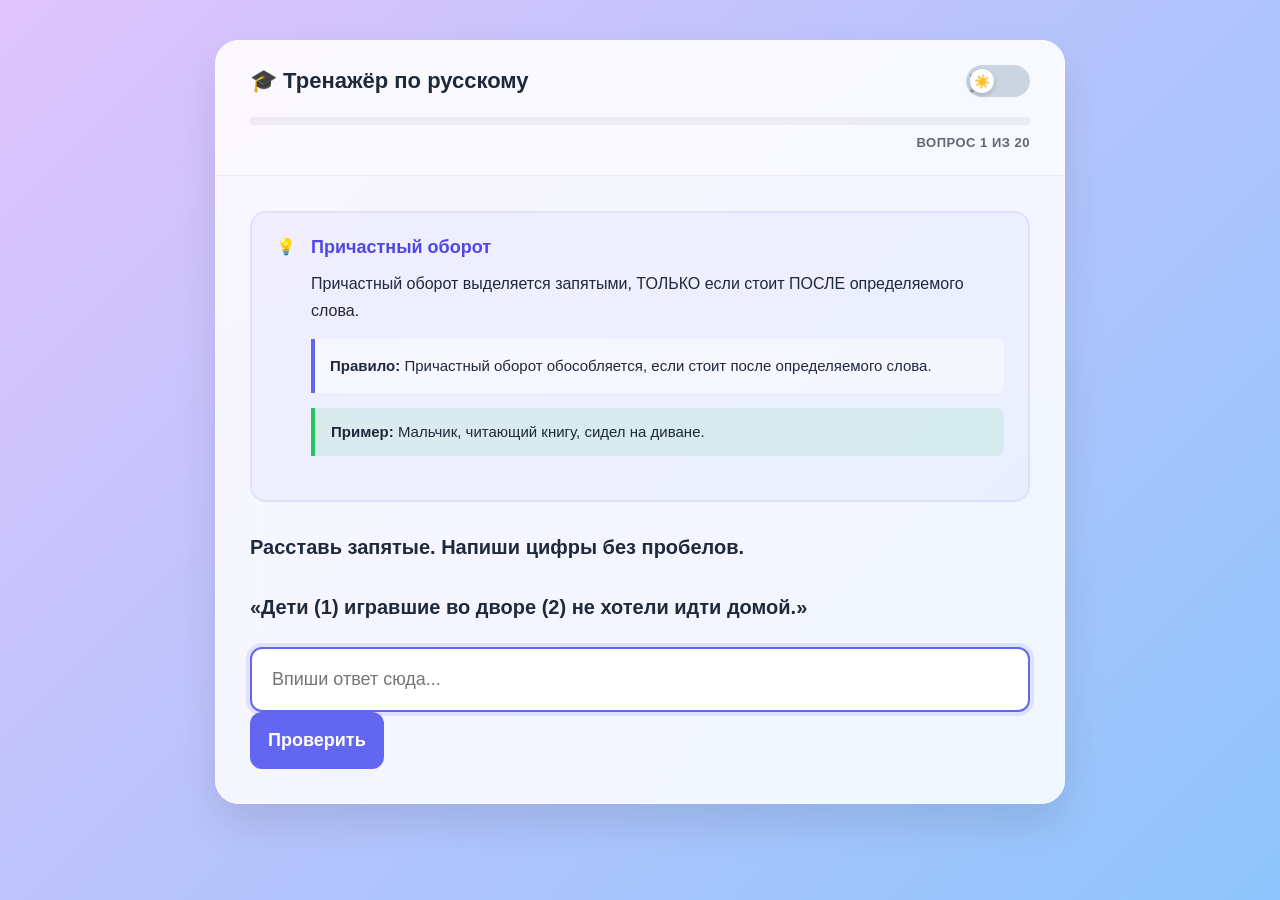
==== commit 91754629: "Update index.html" ====
--- a/index.html
+++ b/index.html
@@ -11,15 +11,35 @@
         <div class="quiz-header">
             <div class="header-top">
                 <h1>🎓 Тренажёр по русскому</h1>
-                <button id="themeToggle" class="theme-switch">
-                    <span class="sun"></span><span class="moon"></span>
-                </button>
+                <button id="themeToggle" class="theme-switch" aria-label="Переключить тему">
+    <div class="toggle-thumb">
+        <!-- Иконка Солнца (SVG) -->
+        <svg class="icon-sun" viewBox="0 0 24 24" fill="none" stroke="currentColor" stroke-width="2" stroke-linecap="round" stroke-linejoin="round">
+            <circle cx="12" cy="12" r="5"></circle>
+            <line x1="12" y1="1" x2="12" y2="3"></line>
+            <line x1="12" y1="21" x2="12" y2="23"></line>
+            <line x1="4.22" y1="4.22" x2="5.64" y2="5.64"></line>
+            <line x1="18.36" y1="18.36" x2="19.78" y2="19.78"></line>
+            <line x1="1" y1="12" x2="3" y2="12"></line>
+            <line x1="21" y1="12" x2="23" y2="12"></line>
+            <line x1="4.22" y1="19.78" x2="5.64" y2="18.36"></line>
+            <line x1="18.36" y1="5.64" x2="19.78" y2="4.22"></line>
+        </svg>
+        <!-- Иконка Луны (SVG) -->
+        <svg class="icon-moon" viewBox="0 0 24 24" fill="none" stroke="currentColor" stroke-width="2" stroke-linecap="round" stroke-linejoin="round">
+            <path d="M21 12.79A9 9 0 1 1 11.21 3 7 7 0 0 0 21 12.79z"></path>
+        </svg>
+    </div>
+</button>
             </div>
             <div class="progress-container">
                 <div class="progress-bar" id="progressBar"></div>
             </div>
             <span class="progress-text" id="progressText">Вопрос 1 из 20</span>
         </div>
+
+        <!-- Панель навигации по вопросам -->
+        <div class="question-nav" id="questionNav"></div>
 
         <div class="quiz-card" id="quizContent">
             <div class="theory-box">
@@ -41,21 +61,28 @@
 
             <h2 id="questionText">Загрузка...</h2>
             
+            <!-- Кнопки для тестов с выбором вариантов -->
             <div class="options" id="optionsContainer"></div>
-            <button class="submit-btn" id="checkOptionsBtn" style="display: none; margin-top: 15px;">Проверить ответы</button>
             
+            <!-- Кнопки для ввода текста / аудио -->
             <div class="input-container" id="inputContainer" style="display: none;">
                 <div class="audio-control" id="audioControl" style="display: none;">
                     <button class="play-audio-btn" id="playAudioBtn">🔊 Прослушать слово</button>
                 </div>
                 <input type="text" id="textInput" class="text-input" placeholder="Впиши ответ сюда..." autocomplete="off">
-                <button class="submit-btn" id="submitBtn">Проверить</button>
             </div>
+
+            <!-- ЕДИНАЯ КНОПКА "ПРОВЕРИТЬ" -->
+            <button class="submit-btn" id="submitBtn" style="display: none;">Проверить</button>
+            
+            <!-- Кнопка для мультивыбора -->
+            <button class="submit-btn" id="checkOptionsBtn" style="display: none; margin-top: 15px;">Проверить ответы</button>
 
             <div class="explanation" id="explanationBox">
                 <p id="explanationText"></p>
             </div>
 
+            <button class="skip-btn" id="skipBtn" style="display: none;">Пропустить вопрос (вернусь позже)</button>
             <button class="next-btn" id="nextBtn">Следующий вопрос →</button>
         </div>
 
@@ -74,7 +101,6 @@
         </div>
     </div>
 
-    <!-- Подключаем скрипт -->
     <script src="script.js"></script>
 </body>
 </html>
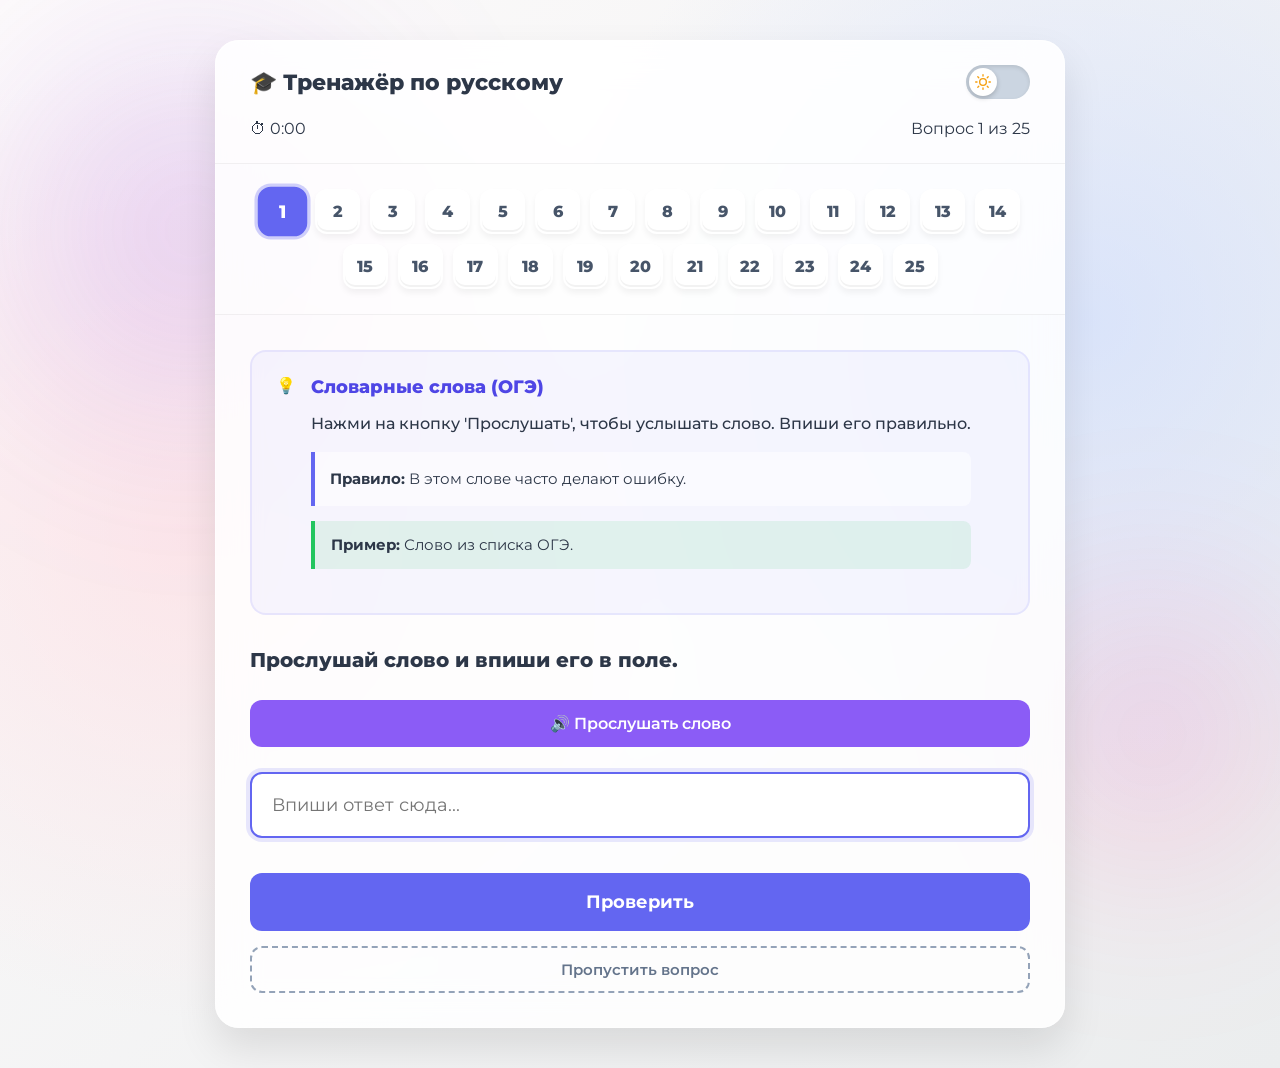
==== commit c76c29cb: "Update index.html" ====
--- a/index.html
+++ b/index.html
@@ -11,79 +11,74 @@
         <div class="quiz-header">
             <div class="header-top">
                 <h1>🎓 Тренажёр по русскому</h1>
-                <button id="themeToggle" class="theme-switch" aria-label="Переключить тему">
-    <div class="toggle-thumb">
-        <!-- Иконка Солнца (SVG) -->
-        <svg class="icon-sun" viewBox="0 0 24 24" fill="none" stroke="currentColor" stroke-width="2" stroke-linecap="round" stroke-linejoin="round">
-            <circle cx="12" cy="12" r="5"></circle>
-            <line x1="12" y1="1" x2="12" y2="3"></line>
-            <line x1="12" y1="21" x2="12" y2="23"></line>
-            <line x1="4.22" y1="4.22" x2="5.64" y2="5.64"></line>
-            <line x1="18.36" y1="18.36" x2="19.78" y2="19.78"></line>
-            <line x1="1" y1="12" x2="3" y2="12"></line>
-            <line x1="21" y1="12" x2="23" y2="12"></line>
-            <line x1="4.22" y1="19.78" x2="5.64" y2="18.36"></line>
-            <line x1="18.36" y1="5.64" x2="19.78" y2="4.22"></line>
-        </svg>
-        <!-- Иконка Луны (SVG) -->
-        <svg class="icon-moon" viewBox="0 0 24 24" fill="none" stroke="currentColor" stroke-width="2" stroke-linecap="round" stroke-linejoin="round">
-            <path d="M21 12.79A9 9 0 1 1 11.21 3 7 7 0 0 0 21 12.79z"></path>
-        </svg>
-    </div>
-</button>
+                <button id="themeToggle" class="theme-switch">
+                    <div class="toggle-thumb">
+                        <svg class="icon-sun" viewBox="0 0 24 24" fill="none" stroke="currentColor" stroke-width="2" stroke-linecap="round" stroke-linejoin="round">
+                            <circle cx="12" cy="12" r="5"></circle><line x1="12" y1="1" x2="12" y2="3"></line><line x1="12" y1="21" x2="12" y2="23"></line><line x1="4.22" y1="4.22" x2="5.64" y2="5.64"></line><line x1="18.36" y1="18.36" x2="19.78" y2="19.78"></line><line x1="1" y1="12" x2="3" y2="12"></line><line x1="21" y1="12" x2="23" y2="12"></line><line x1="4.22" y1="19.78" x2="5.64" y2="18.36"></line><line x1="18.36" y1="5.64" x2="19.78" y2="4.22"></line>
+                        </svg>
+                        <svg class="icon-moon" viewBox="0 0 24 24" fill="none" stroke="currentColor" stroke-width="2" stroke-linecap="round" stroke-linejoin="round">
+                            <path d="M21 12.79A9 9 0 1 1 11.21 3 7 7 0 0 0 21 12.79z"></path>
+                        </svg>
+                    </div>
+                </button>
             </div>
+            
             <div class="progress-container">
                 <div class="progress-bar" id="progressBar"></div>
             </div>
-            <span class="progress-text" id="progressText">Вопрос 1 из 20</span>
+            
+            <div style="display: flex; justify-content: space-between; align-items: center; margin-top: 10px;">
+                <span class="timer-text" id="timerText">⏱ 0:00</span>
+                <span class="progress-text" id="progressText">Вопрос 1 из 20</span>
+            </div>
         </div>
 
-        <!-- Панель навигации по вопросам -->
+        <!-- Навигация по центру -->
         <div class="question-nav" id="questionNav"></div>
 
         <div class="quiz-card" id="quizContent">
-            <div class="theory-box">
-                <div class="theory-icon">💡</div>
-                <div class="theory-content">
-                    <h3 id="theoryTitle">Тема</h3>
-                    <div class="simple-explain" id="simpleText"></div>
-                    <div class="official-rule"><strong>Правило:</strong> <span id="theoryText"></span></div>
-                    <div class="example-box" id="exampleBox">
-                        <strong>Пример:</strong> <span id="exampleText"></span>
-                    </div>
-                    <div class="glossary" id="glossaryBox"></div>
-                    <div class="custom-tooltip" id="tooltipBox">
-                        <div class="tooltip-header"><span id="tooltipTitle">Термин</span><button id="closeTooltip">✕</button></div>
-                        <p id="tooltipText"></p>
+            <!-- Левая колонка: Теория -->
+            <div class="quiz-sidebar">
+                <div class="theory-box">
+                    <div class="theory-icon">💡</div>
+                    <div class="theory-content">
+                        <h3 id="theoryTitle">Тема</h3>
+                        <div class="simple-explain" id="simpleText"></div>
+                        <div class="official-rule"><strong>Правило:</strong> <span id="theoryText"></span></div>
+                        <div class="example-box" id="exampleBox">
+                            <strong>Пример:</strong> <span id="exampleText"></span>
+                        </div>
+                        <div class="glossary" id="glossaryBox"></div>
+                        <div class="custom-tooltip" id="tooltipBox">
+                            <div class="tooltip-header"><span id="tooltipTitle">Термин</span><button id="closeTooltip">✕</button></div>
+                            <p id="tooltipText"></p>
+                        </div>
                     </div>
                 </div>
             </div>
 
-            <h2 id="questionText">Загрузка...</h2>
-            
-            <!-- Кнопки для тестов с выбором вариантов -->
-            <div class="options" id="optionsContainer"></div>
-            
-            <!-- Кнопки для ввода текста / аудио -->
-            <div class="input-container" id="inputContainer" style="display: none;">
-                <div class="audio-control" id="audioControl" style="display: none;">
-                    <button class="play-audio-btn" id="playAudioBtn">🔊 Прослушать слово</button>
+            <!-- Правая колонка: Задание -->
+            <div class="quiz-main">
+                <h2 id="questionText">Загрузка...</h2>
+                
+                <div class="options" id="optionsContainer"></div>
+                <button class="submit-btn" id="checkOptionsBtn" style="display: none; margin-top: 15px;">Проверить ответы</button>
+                
+                <div class="input-container" id="inputContainer" style="display: none;">
+                    <div class="audio-control" id="audioControl" style="display: none;">
+                        <button class="play-audio-btn" id="playAudioBtn">🔊 Прослушать слово</button>
+                    </div>
+                    <input type="text" id="textInput" class="text-input" placeholder="Впиши ответ сюда..." autocomplete="off">
+                    <button class="submit-btn" id="submitBtn">Проверить</button>
                 </div>
-                <input type="text" id="textInput" class="text-input" placeholder="Впиши ответ сюда..." autocomplete="off">
+
+                <div class="explanation" id="explanationBox">
+                    <p id="explanationText"></p>
+                </div>
+
+                <button class="skip-btn" id="skipBtn" style="display: none;">Пропустить вопрос</button>
+                <button class="next-btn" id="nextBtn">Следующий вопрос →</button>
             </div>
-
-            <!-- ЕДИНАЯ КНОПКА "ПРОВЕРИТЬ" -->
-            <button class="submit-btn" id="submitBtn" style="display: none;">Проверить</button>
-            
-            <!-- Кнопка для мультивыбора -->
-            <button class="submit-btn" id="checkOptionsBtn" style="display: none; margin-top: 15px;">Проверить ответы</button>
-
-            <div class="explanation" id="explanationBox">
-                <p id="explanationText"></p>
-            </div>
-
-            <button class="skip-btn" id="skipBtn" style="display: none;">Пропустить вопрос (вернусь позже)</button>
-            <button class="next-btn" id="nextBtn">Следующий вопрос →</button>
         </div>
 
         <div class="results-screen" id="resultsScreen">
@@ -101,6 +96,7 @@
         </div>
     </div>
 
+    <canvas id="confetti-canvas" style="position: fixed; top: 0; left: 0; width: 100%; height: 100%; pointer-events: none; z-index: 9999; display: none;"></canvas>
     <script src="script.js"></script>
 </body>
 </html>
--- a/style.css
+++ b/style.css
@@ -1,25 +1,95 @@
-/* Базовые стили */
+@import url('https://fonts.googleapis.com/css2?family=Montserrat:wght@400;500;600;700;800;900&display=swap');
+
+:root {
+    --bg-dark: #0a0a10;
+    --bg-panel: rgba(20, 20, 30, 0.6);
+    --bg-bottom: #121212;
+    --neon-pink: #ff007f;
+    --neon-purple: #8a2be2;
+    --text-main: #ffffff;
+    --text-muted: #8b8b9f;
+}
+
+* {
+    margin: 0;
+    padding: 0;
+    box-sizing: border-box;
+    font-family: 'Montserrat', sans-serif;
+}
+
+/* ═══════════════════════════════════════════ */
+/* 🌞 СВЕТЛАЯ ТЕМА (МОЛОЧНЫЙ ЗАКАТ)             */
+/* ═══════════════════════════════════════════ */
+body.light-mode {
+    background-color: #fdfbfb;
+    background-image: 
+        radial-gradient(circle at 15% 50%, rgba(255, 218, 224, 0.6), transparent 40%),
+        radial-gradient(circle at 85% 30%, rgba(202, 218, 255, 0.6), transparent 40%),
+        linear-gradient(135deg, #fdfbfb 0%, #ebedee 100%);
+    color: #2d3748;
+    min-height: 100vh;
+}
+
+/* ═══════════════════════════════════════════ */
+/* 🌙 ТЁМНАЯ ТЕМА (НОЧНОЕ НЕБО)                 */
+/* ═══════════════════════════════════════════ */
+body.dark-mode {
+    background-color: #0b0c10;
+    background-image: 
+        radial-gradient(circle at 20% 20%, rgba(92, 51, 178, 0.15), transparent 40%),
+        radial-gradient(circle at 80% 80%, rgba(255, 0, 127, 0.1), transparent 40%),
+        linear-gradient(135deg, #0b0c10 0%, #1a1a2e 100%);
+    color: #e2e8f0;
+    min-height: 100vh;
+}
+
 body {
-    font-family: 'Segoe UI', Roboto, Helvetica, Arial, sans-serif;
     margin: 0 !important;
     padding: 40px 20px !important;
     display: flex !important;
     justify-content: center !important;
     align-items: flex-start !important;
-    min-height: 100vh !important;
     box-sizing: border-box !important;
     transition: background 0.4s, color 0.4s;
 }
 
-body.light-mode {
-    background: linear-gradient(135deg, #e0c3fc 0%, #8ec5fc 100%);
-    color: #1e293b;
-}
-body.dark-mode {
-    background: linear-gradient(135deg, #1a202c 0%, #2d3748 100%);
-    color: #f8fafc;
-}
-
+/* ═══════════════════════════════════════════ */
+/* ✨ БОНУС: СВЕТЯЩИЕСЯ ПУЗЫРИ НА ФОНЕ          */
+/* ═══════════════════════════════════════════ */
+body::before {
+    content: '';
+    position: fixed;
+    top: -10%;
+    left: -10%;
+    width: 50vw;
+    height: 50vw;
+    background: radial-gradient(circle, rgba(138, 43, 226, 0.2) 0%, transparent 60%);
+    filter: blur(80px);
+    z-index: -1;
+    animation: float 10s infinite alternate;
+}
+
+body::after {
+    content: '';
+    position: fixed;
+    bottom: -10%;
+    right: -10%;
+    width: 40vw;
+    height: 40vw;
+    background: radial-gradient(circle, rgba(255, 0, 127, 0.15) 0%, transparent 60%);
+    filter: blur(80px);
+    z-index: -1;
+    animation: float 12s infinite alternate-reverse;
+}
+
+@keyframes float {
+    0% { transform: translate(0, 0); }
+    100% { transform: translate(50px, 50px); }
+}
+
+/* ═══════════════════════════════════════════ */
+/* 📦 КАРКАС И ПАНЕЛИ                          */
+/* ═══════════════════════════════════════════ */
 .quiz-app {
     width: 100%;
     max-width: 850px;
@@ -52,36 +122,199 @@
 }
 .header-top h1 { margin: 0; font-size: 22px; font-weight: 800; }
 
+/* ═══════════════════════════════════════════ */
+/* 🌗 ПРЕМИАЛЬНЫЙ ПЕРЕКЛЮЧАТЕЛЬ ТЕМЫ           */
+/* ═══════════════════════════════════════════ */
+
 .theme-switch {
     position: relative;
-    width: 64px; height: 32px;
-    background: #cbd5e1; border-radius: 50px; border: none;
-    cursor: pointer; display: flex; align-items: center; padding: 0 4px;
-    box-sizing: border-box; transition: background 0.3s;
-}
-body.dark-mode .theme-switch { background: #334155; }
-.theme-switch::after {
-    content: '☀️'; position: absolute; left: 4px;
-    width: 24px; height: 24px; background: #ffffff; border-radius: 50%;
-    display: flex; align-items: center; justify-content: center;
-    font-size: 13px; transition: transform 0.3s; box-shadow: 0 2px 5px rgba(0,0,0,0.2);
-}
-body.dark-mode .theme-switch::after { content: '🌙'; transform: translateX(32px); background: #1e293b; }
-.theme-switch span { display: none; }
-
-.progress-container {
-    height: 8px; background: rgba(0,0,0,0.05); border-radius: 10px; overflow: hidden; margin-bottom: 10px;
-}
-body.dark-mode .progress-container { background: rgba(255,255,255,0.05); }
-.progress-bar {
-    height: 100%; background: linear-gradient(90deg, #6366f1, #a855f7); width: 0%; transition: width 0.4s ease;
-}
-.progress-text {
-    font-size: 13px; font-weight: 700; display: block; text-align: right; text-transform: uppercase; letter-spacing: 0.5px; opacity: 0.7;
-}
+    width: 64px;
+    height: 34px;
+    background: #cbd5e1; /* Светло-серый фон для светлой темы */
+    border-radius: 34px;
+    border: none;
+    cursor: pointer;
+    padding: 3px;
+    box-sizing: border-box;
+    box-shadow: inset 0 2px 4px rgba(0,0,0,0.1);
+    transition: background 0.4s ease;
+    display: flex;
+    align-items: center;
+}
+
+body.dark-mode .theme-switch {
+    background: #1e293b; /* Тёмный фон для тёмной темы */
+    box-shadow: inset 0 2px 4px rgba(0,0,0,0.4);
+}
+
+/* Сам кругляшок (бегунок) */
+.toggle-thumb {
+    position: relative;
+    width: 28px;
+    height: 28px;
+    background: #ffffff;
+    border-radius: 50%;
+    box-shadow: 0 2px 5px rgba(0,0,0,0.2);
+    display: flex;
+    align-items: center;
+    justify-content: center;
+    transition: transform 0.4s cubic-bezier(0.68, -0.55, 0.27, 1.55), background 0.4s;
+    transform: translateX(0);
+}
+
+/* В тёмной теме бегунок уезжает вправо и становится темнее */
+body.dark-mode .toggle-thumb {
+    transform: translateX(30px);
+    background: #334155;
+    box-shadow: 0 2px 5px rgba(0,0,0,0.4);
+}
+
+/* Иконки внутри кругляшка */
+.toggle-thumb svg {
+    position: absolute;
+    width: 16px;
+    height: 16px;
+    transition: opacity 0.3s ease, transform 0.3s ease;
+}
+
+/* Солнце */
+.icon-sun {
+    color: #f59e0b; /* Оранжевый */
+    opacity: 1;
+    transform: rotate(0deg) scale(1);
+}
+
+/* Луна */
+.icon-moon {
+    color: #818cf8; /* Светло-синий */
+    opacity: 0;
+    transform: rotate(90deg) scale(0.5);
+}
+
+/* Меняем иконки местами в тёмной теме */
+body.dark-mode .icon-sun {
+    opacity: 0;
+    transform: rotate(-90deg) scale(0.5);
+}
+
+body.dark-mode .icon-moon {
+    opacity: 1;
+    transform: rotate(0deg) scale(1);
+}
+
+/* ═══════════════════════════════════════════ */
+/* ═══════════════════════════════════════════ */
+/* 🔢 СТИЛЬНАЯ ПАНЕЛЬ НАВИГАЦИИ                 */
+/* ═══════════════════════════════════════════ */
+
+.question-nav {
+    display: flex;
+    flex-wrap: wrap;
+    gap: 10px;
+    padding: 25px 35px;
+    background: rgba(255, 255, 255, 0.2);
+    border-bottom: 1px solid rgba(0, 0, 0, 0.05);
+    justify-content: center; /* Центрируем кнопки */
+}
+
+body.dark-mode .question-nav {
+    background: rgba(0, 0, 0, 0.15);
+    border-bottom-color: rgba(255, 255, 255, 0.05);
+}
+
+/* Базовая кнопка */
+.nav-btn {
+    width: 45px;
+    height: 45px;
+    border-radius: 12px;
+    border: 2px solid transparent;
+    background: #ffffff;
+    color: #475569;
+    font-weight: 800;
+    font-size: 16px;
+    cursor: pointer;
+    transition: all 0.3s cubic-bezier(0.25, 0.8, 0.25, 1);
+    display: flex;
+    align-items: center;
+    justify-content: center;
+    box-shadow: 0 4px 6px rgba(0, 0, 0, 0.05), inset 0 -2px 0 rgba(0,0,0,0.05);
+    position: relative;
+    overflow: hidden;
+}
+
+/* Наведение (эффект поднятия и свечения) */
+.nav-btn:hover {
+    transform: translateY(-4px) scale(1.05);
+    box-shadow: 0 8px 15px rgba(99, 102, 241, 0.2), inset 0 -2px 0 rgba(0,0,0,0.05);
+    border-color: rgba(99, 102, 241, 0.3);
+    color: #4f46e5;
+}
+
+/* Тёмная тема */
+body.dark-mode .nav-btn {
+    background: #1e293b;
+    color: #94a3b8;
+    box-shadow: 0 4px 6px rgba(0, 0, 0, 0.3), inset 0 -2px 0 rgba(0,0,0,0.2);
+}
+body.dark-mode .nav-btn:hover {
+    background: #334155;
+    color: #a5b4fc;
+    box-shadow: 0 8px 15px rgba(0, 0, 0, 0.4);
+    border-color: rgba(165, 180, 252, 0.3);
+}
+
+/* ───── СТАТУСЫ ───── */
+
+/* ТЕКУЩИЙ ВОПРОС (Активный) */
+.nav-btn.active {
+    background: linear-gradient(135deg, #6366f1, #8b5cf6);
+    color: #ffffff;
+    border-color: #a78bfa;
+    box-shadow: 0 0 0 4px rgba(99, 102, 241, 0.3), 0 8px 15px rgba(99, 102, 241, 0.4);
+    transform: scale(1.1); /* Чуть больше остальных */
+    z-index: 2;
+}
+
+/* ОТВЕЧЕН ПРАВИЛЬНО */
+.nav-btn.answered-correct {
+    background: #dcfce7;
+    color: #166534;
+    border-color: #4ade80;
+    box-shadow: 0 4px 10px rgba(34, 197, 94, 0.2);
+}
+body.dark-mode .nav-btn.answered-correct {
+    background: rgba(34, 197, 94, 0.2);
+    color: #4ade80;
+    border-color: rgba(34, 197, 94, 0.5);
+}
+
+/* ОТВЕЧЕН НЕПРАВИЛЬНО */
+.nav-btn.answered-wrong {
+    background: #fee2e2;
+    color: #991b1b;
+    border-color: #f87171;
+    box-shadow: 0 4px 10px rgba(239, 68, 68, 0.2);
+}
+body.dark-mode .nav-btn.answered-wrong {
+    background: rgba(239, 68, 68, 0.2);
+    color: #f87171;
+    border-color: rgba(239, 68, 68, 0.5);
+}
+
+body.dark-mode .nav-btn {
+    background: #1e293b; border-color: #334155; color: #f8fafc;
+}
+.nav-btn:hover { border-color: #6366f1; transform: translateY(-2px); }
+.nav-btn.active {
+    border-color: #6366f1; background: #6366f1; color: #ffffff;
+    box-shadow: 0 0 0 3px rgba(99, 102, 241, 0.3);
+}
+.nav-btn.answered-correct { background: #dcfce7; border-color: #22c55e; color: #166534; }
+body.dark-mode .nav-btn.answered-correct { background: rgba(34, 197, 94, 0.2); border-color: #22c55e; color: #4ade80; }
+.nav-btn.answered-wrong { background: #fee2e2; border-color: #ef4444; color: #991b1b; }
+body.dark-mode .nav-btn.answered-wrong { background: rgba(239, 68, 68, 0.2); border-color: #ef4444; color: #f87171; }
 
 .quiz-card { padding: 35px; }
-
 .theory-box {
     background: rgba(99, 102, 241, 0.05); border: 2px solid rgba(99, 102, 241, 0.1);
     border-radius: 16px; padding: 24px; margin-bottom: 30px; display: flex; gap: 15px;
@@ -154,6 +387,7 @@
 .submit-btn {
     background: #6366f1; color: white; border: none; padding: 18px; border-radius: 12px;
     font-size: 18px; font-weight: 700; cursor: pointer; transition: 0.2s; font-family: inherit;
+    width: 100%; margin-top: 20px;
 }
 .submit-btn:hover { background: #4f46e5; }
 
@@ -178,6 +412,34 @@
 .next-btn:hover { background: #4f46e5; }
 .next-btn.show { display: block; animation: slideDown 0.3s ease; }
 
+.skip-btn {
+    background: transparent;
+    border: 2px dashed #94a3b8;
+    color: #64748b;
+    padding: 12px 20px;
+    border-radius: 12px;
+    font-size: 15px;
+    font-weight: 600;
+    cursor: pointer;
+    margin-top: 15px;
+    transition: 0.2s;
+    width: 100%;
+    font-family: inherit;
+}
+.skip-btn:hover {
+    border-color: #6366f1;
+    color: #6366f1;
+    background: rgba(99, 102, 241, 0.05);
+}
+body.dark-mode .skip-btn {
+    color: #94a3b8;
+    border-color: #475569;
+}
+body.dark-mode .skip-btn:hover {
+    border-color: #818cf8;
+    color: #818cf8;
+}
+
 .results-screen {
     padding: 60px 40px; text-align: center; display: none;
     background: linear-gradient(135deg, #f5f7ff 0%, #e0e7ff 100%);
@@ -227,4 +489,4 @@
 }
 .restart-btn:hover { transform: translateY(-3px) scale(1.02); box-shadow: 0 15px 35px rgba(99, 102, 241, 0.5); }
 
-@keyframes slideDown { from { opacity: 0; transform: translateY(-10px); } to { opacity: 1; transform: translateY(0); } }+@keyframes slideDown { from { opacity: 0; transform: translateY(-10px); } to { opacity: 1; transform: translateY(0); } }
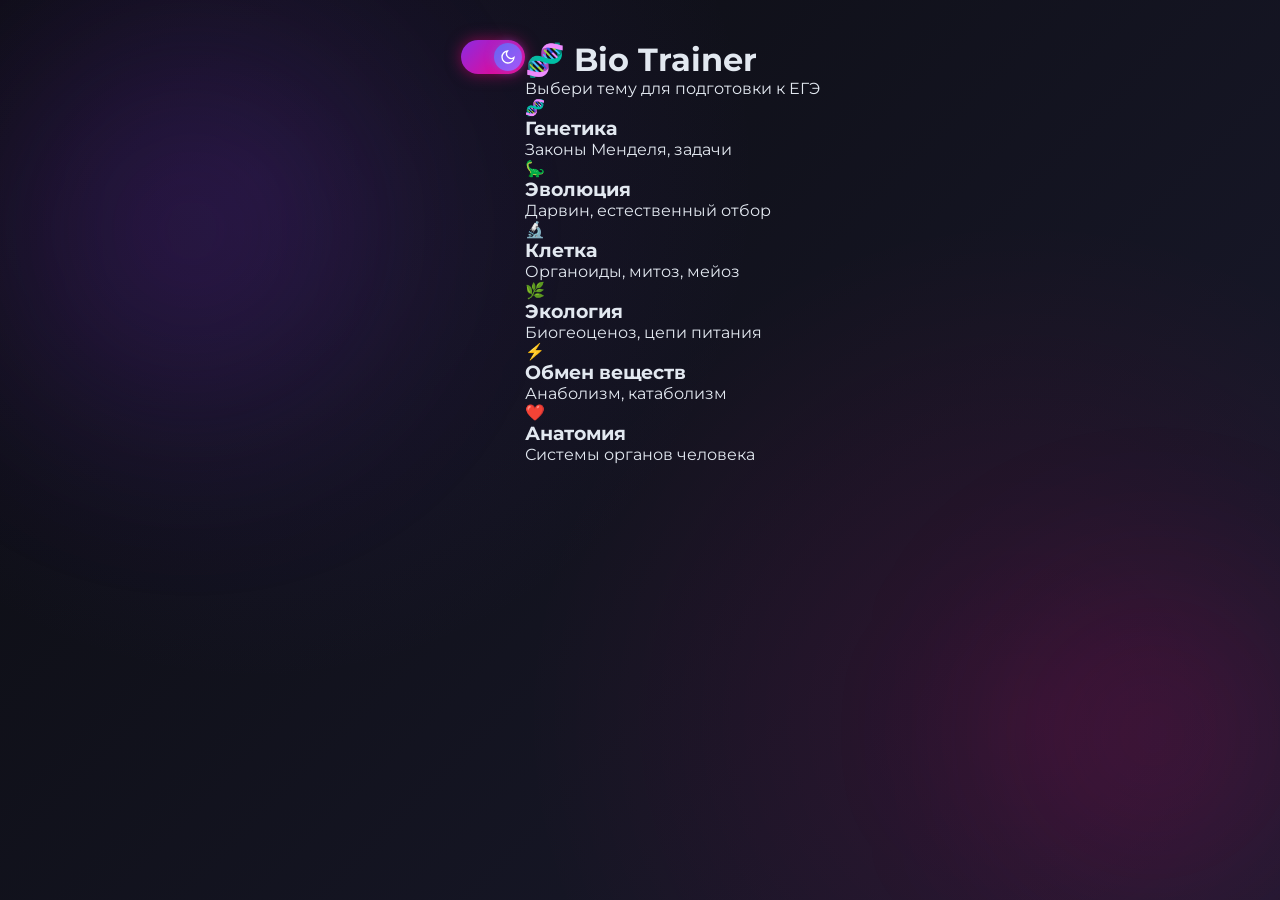
==== commit d8f79776: "Update index.html" ====
--- a/index.html
+++ b/index.html
@@ -3,71 +3,84 @@
 <head>
     <meta charset="UTF-8">
     <meta name="viewport" content="width=device-width, initial-scale=1.0">
-    <title>Тренажёр по русскому</title>
+    <title>Bio Trainer | Подготовка к ЕГЭ</title>
     <link rel="stylesheet" href="style.css">
 </head>
-<body class="light-mode">
-    <div class="quiz-app">
+<body class="dark-mode">
+    
+    <!-- Кнопка переключения темы -->
+    <button id="themeToggle" class="theme-switch">
+        <div class="toggle-thumb">
+            <svg class="icon-sun" viewBox="0 0 24 24" fill="none" stroke="currentColor" stroke-width="2"><circle cx="12" cy="12" r="5"></circle><line x1="12" y1="1" x2="12" y2="3"></line><line x1="12" y1="21" x2="12" y2="23"></line><line x1="4.22" y1="4.22" x2="5.64" y2="5.64"></line><line x1="18.36" y1="18.36" x2="19.78" y2="19.78"></line><line x1="1" y1="12" x2="3" y2="12"></line><line x1="21" y1="12" x2="23" y2="12"></line><line x1="4.22" y1="19.78" x2="5.64" y2="18.36"></line><line x1="18.36" y1="5.64" x2="19.78" y2="4.22"></line></svg>
+            <svg class="icon-moon" viewBox="0 0 24 24" fill="none" stroke="currentColor" stroke-width="2"><path d="M21 12.79A9 9 0 1 1 11.21 3 7 7 0 0 0 21 12.79z"></path></svg>
+        </div>
+    </button>
+
+    <!-- ЭКРАН 1: ГЛАВНОЕ МЕНЮ -->
+    <div class="main-menu" id="mainMenu">
+        <h1>🧬 Bio Trainer</h1>
+        <p>Выбери тему для подготовки к ЕГЭ</p>
+        
+        <div class="topics-grid">
+            <div class="topic-card" data-topic="genetics">
+                <div class="topic-icon">🧬</div>
+                <h3>Генетика</h3>
+                <p>Законы Менделя, задачи</p>
+            </div>
+            <div class="topic-card" data-topic="evolution">
+                <div class="topic-icon">🦕</div>
+                <h3>Эволюция</h3>
+                <p>Дарвин, естественный отбор</p>
+            </div>
+            <div class="topic-card" data-topic="cell">
+                <div class="topic-icon">🔬</div>
+                <h3>Клетка</h3>
+                <p>Органоиды, митоз, мейоз</p>
+            </div>
+            <div class="topic-card" data-topic="ecology">
+                <div class="topic-icon">🌿</div>
+                <h3>Экология</h3>
+                <p>Биогеоценоз, цепи питания</p>
+            </div>
+            <div class="topic-card" data-topic="metabolism">
+                <div class="topic-icon">⚡</div>
+                <h3>Обмен веществ</h3>
+                <p>Анаболизм, катаболизм</p>
+            </div>
+            <div class="topic-card" data-topic="anatomy">
+                <div class="topic-icon">❤️</div>
+                <h3>Анатомия</h3>
+                <p>Системы органов человека</p>
+            </div>
+        </div>
+    </div>
+
+    <!-- ЭКРАН 2: ТЕСТ -->
+    <div class="quiz-app" id="quizApp" style="display: none;">
         <div class="quiz-header">
             <div class="header-top">
-                <h1>🎓 Тренажёр по русскому</h1>
-                <button id="themeToggle" class="theme-switch">
-                    <div class="toggle-thumb">
-                        <svg class="icon-sun" viewBox="0 0 24 24" fill="none" stroke="currentColor" stroke-width="2" stroke-linecap="round" stroke-linejoin="round">
-                            <circle cx="12" cy="12" r="5"></circle><line x1="12" y1="1" x2="12" y2="3"></line><line x1="12" y1="21" x2="12" y2="23"></line><line x1="4.22" y1="4.22" x2="5.64" y2="5.64"></line><line x1="18.36" y1="18.36" x2="19.78" y2="19.78"></line><line x1="1" y1="12" x2="3" y2="12"></line><line x1="21" y1="12" x2="23" y2="12"></line><line x1="4.22" y1="19.78" x2="5.64" y2="18.36"></line><line x1="18.36" y1="5.64" x2="19.78" y2="4.22"></line>
-                        </svg>
-                        <svg class="icon-moon" viewBox="0 0 24 24" fill="none" stroke="currentColor" stroke-width="2" stroke-linecap="round" stroke-linejoin="round">
-                            <path d="M21 12.79A9 9 0 1 1 11.21 3 7 7 0 0 0 21 12.79z"></path>
-                        </svg>
-                    </div>
-                </button>
+                <h1 id="headerTitle">Тема</h1>
+                <button class="exit-btn" id="exitBtn">← Назад</button>
             </div>
-            
             <div class="progress-container">
                 <div class="progress-bar" id="progressBar"></div>
             </div>
-            
             <div style="display: flex; justify-content: space-between; align-items: center; margin-top: 10px;">
                 <span class="timer-text" id="timerText">⏱ 0:00</span>
-                <span class="progress-text" id="progressText">Вопрос 1 из 20</span>
+                <span class="progress-text" id="progressText">Вопрос 1 из 50</span>
             </div>
         </div>
 
-        <!-- Навигация по центру -->
         <div class="question-nav" id="questionNav"></div>
 
         <div class="quiz-card" id="quizContent">
-            <!-- Левая колонка: Теория -->
-            <div class="quiz-sidebar">
-                <div class="theory-box">
-                    <div class="theory-icon">💡</div>
-                    <div class="theory-content">
-                        <h3 id="theoryTitle">Тема</h3>
-                        <div class="simple-explain" id="simpleText"></div>
-                        <div class="official-rule"><strong>Правило:</strong> <span id="theoryText"></span></div>
-                        <div class="example-box" id="exampleBox">
-                            <strong>Пример:</strong> <span id="exampleText"></span>
-                        </div>
-                        <div class="glossary" id="glossaryBox"></div>
-                        <div class="custom-tooltip" id="tooltipBox">
-                            <div class="tooltip-header"><span id="tooltipTitle">Термин</span><button id="closeTooltip">✕</button></div>
-                            <p id="tooltipText"></p>
-                        </div>
-                    </div>
-                </div>
-            </div>
-
-            <!-- Правая колонка: Задание -->
-            <div class="quiz-main">
+            <div class="quiz-main" style="width: 100%;">
                 <h2 id="questionText">Загрузка...</h2>
                 
                 <div class="options" id="optionsContainer"></div>
                 <button class="submit-btn" id="checkOptionsBtn" style="display: none; margin-top: 15px;">Проверить ответы</button>
                 
                 <div class="input-container" id="inputContainer" style="display: none;">
-                    <div class="audio-control" id="audioControl" style="display: none;">
-                        <button class="play-audio-btn" id="playAudioBtn">🔊 Прослушать слово</button>
-                    </div>
                     <input type="text" id="textInput" class="text-input" placeholder="Впиши ответ сюда..." autocomplete="off">
                     <button class="submit-btn" id="submitBtn">Проверить</button>
                 </div>
@@ -81,18 +94,14 @@
             </div>
         </div>
 
-        <div class="results-screen" id="resultsScreen">
+        <div class="results-screen" id="resultsScreen" style="display: none;">
             <h2>🎉 Тест пройден!</h2>
-            <div class="score-circle"><span id="finalScore">0/20</span></div>
+            <div class="score-circle"><span id="finalScore">0</span></div>
             <div class="grade-box">
                 <h3>Твоя оценка:</h3>
                 <div class="grade-mark" id="finalGrade">5</div>
             </div>
-            <div class="feedback-box" id="feedbackBox">
-                <h3>📌 Что подтянуть:</h3>
-                <ul id="feedbackList"></ul>
-            </div>
-            <button class="restart-btn" onclick="location.reload()">Пройти заново 🔄</button>
+            <button class="restart-btn" id="restartBtn">Вернуться в меню 🏠</button>
         </div>
     </div>
 
--- a/style.css
+++ b/style.css
@@ -3,369 +3,107 @@
 :root {
     --bg-dark: #0a0a10;
     --bg-panel: rgba(20, 20, 30, 0.6);
-    --bg-bottom: #121212;
     --neon-pink: #ff007f;
     --neon-purple: #8a2be2;
     --text-main: #ffffff;
     --text-muted: #8b8b9f;
 }
 
-* {
-    margin: 0;
-    padding: 0;
-    box-sizing: border-box;
-    font-family: 'Montserrat', sans-serif;
+* { margin: 0; padding: 0; box-sizing: border-box; font-family: 'Montserrat', sans-serif; }
+
+body.light-mode {
+    background-color: #fdfbfb;
+    background-image: radial-gradient(circle at 15% 50%, rgba(255, 218, 224, 0.6), transparent 40%), radial-gradient(circle at 85% 30%, rgba(202, 218, 255, 0.6), transparent 40%), linear-gradient(135deg, #fdfbfb 0%, #ebedee 100%);
+    color: #2d3748; min-height: 100vh;
+}
+body.dark-mode {
+    background-color: #0b0c10;
+    background-image: radial-gradient(circle at 20% 20%, rgba(92, 51, 178, 0.15), transparent 40%), radial-gradient(circle at 80% 80%, rgba(255, 0, 127, 0.1), transparent 40%), linear-gradient(135deg, #0b0c10 0%, #1a1a2e 100%);
+    color: #e2e8f0; min-height: 100vh;
+}
+body {
+    margin: 0 !important; padding: 40px 20px !important;
+    display: flex !important; justify-content: center !important; align-items: flex-start !important;
+    box-sizing: border-box !important; transition: background 0.4s, color 0.4s;
 }
 
-/* ═══════════════════════════════════════════ */
-/* 🌞 СВЕТЛАЯ ТЕМА (МОЛОЧНЫЙ ЗАКАТ)             */
-/* ═══════════════════════════════════════════ */
-body.light-mode {
-    background-color: #fdfbfb;
-    background-image: 
-        radial-gradient(circle at 15% 50%, rgba(255, 218, 224, 0.6), transparent 40%),
-        radial-gradient(circle at 85% 30%, rgba(202, 218, 255, 0.6), transparent 40%),
-        linear-gradient(135deg, #fdfbfb 0%, #ebedee 100%);
-    color: #2d3748;
-    min-height: 100vh;
-}
+body::before { content: ''; position: fixed; top: -10%; left: -10%; width: 50vw; height: 50vw; background: radial-gradient(circle, rgba(138, 43, 226, 0.2) 0%, transparent 60%); filter: blur(80px); z-index: -1; animation: float 10s infinite alternate; }
+body::after { content: ''; position: fixed; bottom: -10%; right: -10%; width: 40vw; height: 40vw; background: radial-gradient(circle, rgba(255, 0, 127, 0.15) 0%, transparent 60%); filter: blur(80px); z-index: -1; animation: float 12s infinite alternate-reverse; }
+@keyframes float { 0% { transform: translate(0, 0); } 100% { transform: translate(50px, 50px); } }
 
-/* ═══════════════════════════════════════════ */
-/* 🌙 ТЁМНАЯ ТЕМА (НОЧНОЕ НЕБО)                 */
-/* ═══════════════════════════════════════════ */
-body.dark-mode {
-    background-color: #0b0c10;
-    background-image: 
-        radial-gradient(circle at 20% 20%, rgba(92, 51, 178, 0.15), transparent 40%),
-        radial-gradient(circle at 80% 80%, rgba(255, 0, 127, 0.1), transparent 40%),
-        linear-gradient(135deg, #0b0c10 0%, #1a1a2e 100%);
-    color: #e2e8f0;
-    min-height: 100vh;
-}
-
-body {
-    margin: 0 !important;
-    padding: 40px 20px !important;
-    display: flex !important;
-    justify-content: center !important;
-    align-items: flex-start !important;
-    box-sizing: border-box !important;
-    transition: background 0.4s, color 0.4s;
-}
-
-/* ═══════════════════════════════════════════ */
-/* ✨ БОНУС: СВЕТЯЩИЕСЯ ПУЗЫРИ НА ФОНЕ          */
-/* ═══════════════════════════════════════════ */
-body::before {
-    content: '';
-    position: fixed;
-    top: -10%;
-    left: -10%;
-    width: 50vw;
-    height: 50vw;
-    background: radial-gradient(circle, rgba(138, 43, 226, 0.2) 0%, transparent 60%);
-    filter: blur(80px);
-    z-index: -1;
-    animation: float 10s infinite alternate;
-}
-
-body::after {
-    content: '';
-    position: fixed;
-    bottom: -10%;
-    right: -10%;
-    width: 40vw;
-    height: 40vw;
-    background: radial-gradient(circle, rgba(255, 0, 127, 0.15) 0%, transparent 60%);
-    filter: blur(80px);
-    z-index: -1;
-    animation: float 12s infinite alternate-reverse;
-}
-
-@keyframes float {
-    0% { transform: translate(0, 0); }
-    100% { transform: translate(50px, 50px); }
-}
-
-/* ═══════════════════════════════════════════ */
-/* 📦 КАРКАС И ПАНЕЛИ                          */
-/* ═══════════════════════════════════════════ */
 .quiz-app {
-    width: 100%;
-    max-width: 850px;
-    background: rgba(255, 255, 255, 0.85);
-    backdrop-filter: blur(20px);
-    border-radius: 24px;
-    box-shadow: 0 20px 40px rgba(0, 0, 0, 0.1), inset 0 0 0 1px rgba(255, 255, 255, 0.5);
+    width: 100%; max-width: 1000px;
+    background: rgba(255, 255, 255, 0.85); backdrop-filter: blur(20px);
+    border-radius: 24px; box-shadow: 0 20px 40px rgba(0, 0, 0, 0.1), inset 0 0 0 1px rgba(255, 255, 255, 0.5);
     overflow: hidden;
 }
-body.dark-mode .quiz-app {
-    background: rgba(30, 41, 59, 0.85);
-    box-shadow: 0 20px 40px rgba(0, 0, 0, 0.4), inset 0 0 0 1px rgba(255, 255, 255, 0.05);
-}
+body.dark-mode .quiz-app { background: rgba(30, 41, 59, 0.85); box-shadow: 0 20px 40px rgba(0, 0, 0, 0.4), inset 0 0 0 1px rgba(255, 255, 255, 0.05); }
 
-.quiz-header {
-    padding: 25px 35px;
-    background: rgba(255, 255, 255, 0.3);
-    border-bottom: 1px solid rgba(0, 0, 0, 0.05);
-}
-body.dark-mode .quiz-header {
-    background: rgba(0, 0, 0, 0.1);
-    border-color: rgba(255, 255, 255, 0.05);
-}
-
-.header-top {
-    display: flex;
-    justify-content: space-between;
-    align-items: center;
-    margin-bottom: 20px;
-}
+.quiz-header { padding: 25px 35px; background: rgba(255, 255, 255, 0.3); border-bottom: 1px solid rgba(0, 0, 0, 0.05); }
+body.dark-mode .quiz-header { background: rgba(0, 0, 0, 0.1); border-color: rgba(255, 255, 255, 0.05); }
+.header-top { display: flex; justify-content: space-between; align-items: center; margin-bottom: 20px; }
 .header-top h1 { margin: 0; font-size: 22px; font-weight: 800; }
 
-/* ═══════════════════════════════════════════ */
-/* 🌗 ПРЕМИАЛЬНЫЙ ПЕРЕКЛЮЧАТЕЛЬ ТЕМЫ           */
-/* ═══════════════════════════════════════════ */
+.theme-switch { position: relative; width: 64px; height: 34px; background: linear-gradient(135deg, #6366f1, #8b5cf6); border-radius: 34px; border: none; cursor: pointer; padding: 3px; box-sizing: border-box; box-shadow: 0 0 10px rgba(99, 102, 241, 0.4); transition: all 0.4s ease; display: flex; align-items: center; }
+body.dark-mode .theme-switch { background: linear-gradient(135deg, #8a2be2, #ff007f); box-shadow: 0 0 15px rgba(255, 0, 127, 0.5); }
+.toggle-thumb { position: relative; width: 28px; height: 28px; background: #ffffff; border-radius: 50%; box-shadow: 0 2px 5px rgba(0,0,0,0.3); display: flex; align-items: center; justify-content: center; transition: transform 0.4s cubic-bezier(0.68, -0.55, 0.27, 1.55), background 0.4s; transform: translateX(0); }
+body.dark-mode .toggle-thumb { transform: translateX(30px); background: linear-gradient(135deg, #6366f1, #a855f7); box-shadow: 0 0 10px rgba(99, 102, 241, 0.6); }
+.toggle-thumb svg { position: absolute; width: 16px; height: 16px; transition: opacity 0.3s ease, transform 0.3s ease; }
+.icon-sun { color: #f59e0b; opacity: 1; transform: rotate(0deg) scale(1); }
+.icon-moon { color: #ffffff; opacity: 0; transform: rotate(90deg) scale(0.5); }
+body.dark-mode .icon-sun { opacity: 0; transform: rotate(-90deg) scale(0.5); }
+body.dark-mode .icon-moon { opacity: 1; transform: rotate(0deg) scale(1); }
 
-.theme-switch {
-    position: relative;
-    width: 64px;
-    height: 34px;
-    background: #cbd5e1; /* Светло-серый фон для светлой темы */
-    border-radius: 34px;
-    border: none;
-    cursor: pointer;
-    padding: 3px;
-    box-sizing: border-box;
-    box-shadow: inset 0 2px 4px rgba(0,0,0,0.1);
-    transition: background 0.4s ease;
-    display: flex;
-    align-items: center;
-}
+.progress-container { height: 8px; background: rgba(0,0,0,0.05); border-radius: 10px; overflow: hidden; margin-bottom: 10px; }
+body.dark-mode .progress-container { background: rgba(255,255,255,0.05); }
+.progress-bar { height: 100%; background: linear-gradient(90deg, #6366f1, #a855f7); width: 0%; transition: width 0.4s ease; }
+.progress-text { font-size: 13px; font-weight: 700; display: block; text-align: right; text-transform: uppercase; letter-spacing: 0.5px; opacity: 0.7; }
+.timer-text { font-size: 14px; font-weight: 700; color: #6366f1; background: rgba(99, 102, 241, 0.1); padding: 4px 12px; border-radius: 20px; display: inline-flex; align-items: center; gap: 5px; }
+body.dark-mode .timer-text { background: rgba(99, 102, 241, 0.2); color: #a5b4fc; }
 
-body.dark-mode .theme-switch {
-    background: #1e293b; /* Тёмный фон для тёмной темы */
-    box-shadow: inset 0 2px 4px rgba(0,0,0,0.4);
-}
-
-/* Сам кругляшок (бегунок) */
-.toggle-thumb {
-    position: relative;
-    width: 28px;
-    height: 28px;
-    background: #ffffff;
-    border-radius: 50%;
-    box-shadow: 0 2px 5px rgba(0,0,0,0.2);
-    display: flex;
-    align-items: center;
-    justify-content: center;
-    transition: transform 0.4s cubic-bezier(0.68, -0.55, 0.27, 1.55), background 0.4s;
-    transform: translateX(0);
-}
-
-/* В тёмной теме бегунок уезжает вправо и становится темнее */
-body.dark-mode .toggle-thumb {
-    transform: translateX(30px);
-    background: #334155;
-    box-shadow: 0 2px 5px rgba(0,0,0,0.4);
-}
-
-/* Иконки внутри кругляшка */
-.toggle-thumb svg {
-    position: absolute;
-    width: 16px;
-    height: 16px;
-    transition: opacity 0.3s ease, transform 0.3s ease;
-}
-
-/* Солнце */
-.icon-sun {
-    color: #f59e0b; /* Оранжевый */
-    opacity: 1;
-    transform: rotate(0deg) scale(1);
-}
-
-/* Луна */
-.icon-moon {
-    color: #818cf8; /* Светло-синий */
-    opacity: 0;
-    transform: rotate(90deg) scale(0.5);
-}
-
-/* Меняем иконки местами в тёмной теме */
-body.dark-mode .icon-sun {
-    opacity: 0;
-    transform: rotate(-90deg) scale(0.5);
-}
-
-body.dark-mode .icon-moon {
-    opacity: 1;
-    transform: rotate(0deg) scale(1);
-}
-
-/* ═══════════════════════════════════════════ */
-/* ═══════════════════════════════════════════ */
-/* 🔢 СТИЛЬНАЯ ПАНЕЛЬ НАВИГАЦИИ                 */
-/* ═══════════════════════════════════════════ */
-
-.question-nav {
-    display: flex;
-    flex-wrap: wrap;
-    gap: 10px;
-    padding: 25px 35px;
-    background: rgba(255, 255, 255, 0.2);
-    border-bottom: 1px solid rgba(0, 0, 0, 0.05);
-    justify-content: center; /* Центрируем кнопки */
-}
-
-body.dark-mode .question-nav {
-    background: rgba(0, 0, 0, 0.15);
-    border-bottom-color: rgba(255, 255, 255, 0.05);
-}
-
-/* Базовая кнопка */
-.nav-btn {
-    width: 45px;
-    height: 45px;
-    border-radius: 12px;
-    border: 2px solid transparent;
-    background: #ffffff;
-    color: #475569;
-    font-weight: 800;
-    font-size: 16px;
-    cursor: pointer;
-    transition: all 0.3s cubic-bezier(0.25, 0.8, 0.25, 1);
-    display: flex;
-    align-items: center;
-    justify-content: center;
-    box-shadow: 0 4px 6px rgba(0, 0, 0, 0.05), inset 0 -2px 0 rgba(0,0,0,0.05);
-    position: relative;
-    overflow: hidden;
-}
-
-/* Наведение (эффект поднятия и свечения) */
-.nav-btn:hover {
-    transform: translateY(-4px) scale(1.05);
-    box-shadow: 0 8px 15px rgba(99, 102, 241, 0.2), inset 0 -2px 0 rgba(0,0,0,0.05);
-    border-color: rgba(99, 102, 241, 0.3);
-    color: #4f46e5;
-}
-
-/* Тёмная тема */
-body.dark-mode .nav-btn {
-    background: #1e293b;
-    color: #94a3b8;
-    box-shadow: 0 4px 6px rgba(0, 0, 0, 0.3), inset 0 -2px 0 rgba(0,0,0,0.2);
-}
-body.dark-mode .nav-btn:hover {
-    background: #334155;
-    color: #a5b4fc;
-    box-shadow: 0 8px 15px rgba(0, 0, 0, 0.4);
-    border-color: rgba(165, 180, 252, 0.3);
-}
-
-/* ───── СТАТУСЫ ───── */
-
-/* ТЕКУЩИЙ ВОПРОС (Активный) */
-.nav-btn.active {
-    background: linear-gradient(135deg, #6366f1, #8b5cf6);
-    color: #ffffff;
-    border-color: #a78bfa;
-    box-shadow: 0 0 0 4px rgba(99, 102, 241, 0.3), 0 8px 15px rgba(99, 102, 241, 0.4);
-    transform: scale(1.1); /* Чуть больше остальных */
-    z-index: 2;
-}
-
-/* ОТВЕЧЕН ПРАВИЛЬНО */
-.nav-btn.answered-correct {
-    background: #dcfce7;
-    color: #166534;
-    border-color: #4ade80;
-    box-shadow: 0 4px 10px rgba(34, 197, 94, 0.2);
-}
-body.dark-mode .nav-btn.answered-correct {
-    background: rgba(34, 197, 94, 0.2);
-    color: #4ade80;
-    border-color: rgba(34, 197, 94, 0.5);
-}
-
-/* ОТВЕЧЕН НЕПРАВИЛЬНО */
-.nav-btn.answered-wrong {
-    background: #fee2e2;
-    color: #991b1b;
-    border-color: #f87171;
-    box-shadow: 0 4px 10px rgba(239, 68, 68, 0.2);
-}
-body.dark-mode .nav-btn.answered-wrong {
-    background: rgba(239, 68, 68, 0.2);
-    color: #f87171;
-    border-color: rgba(239, 68, 68, 0.5);
-}
-
-body.dark-mode .nav-btn {
-    background: #1e293b; border-color: #334155; color: #f8fafc;
-}
+/* Навигация */
+.question-nav { display: flex; flex-wrap: wrap; gap: 8px; padding: 20px 35px; background: rgba(255, 255, 255, 0.4); border-bottom: 1px solid rgba(0, 0, 0, 0.05); justify-content: center; }
+body.dark-mode .question-nav { background: rgba(0, 0, 0, 0.2); border-bottom-color: rgba(255, 255, 255, 0.05); }
+.nav-btn { width: 40px; height: 40px; border-radius: 10px; border: 2px solid #cbd5e1; background: #ffffff; color: #1e293b; font-weight: 700; font-size: 15px; cursor: pointer; transition: all 0.2s; display: flex; align-items: center; justify-content: center; }
+body.dark-mode .nav-btn { background: #1e293b; border-color: #334155; color: #f8fafc; }
 .nav-btn:hover { border-color: #6366f1; transform: translateY(-2px); }
-.nav-btn.active {
-    border-color: #6366f1; background: #6366f1; color: #ffffff;
-    box-shadow: 0 0 0 3px rgba(99, 102, 241, 0.3);
-}
+.nav-btn.active { border-color: #6366f1; background: #6366f1; color: #ffffff; box-shadow: 0 0 0 3px rgba(99, 102, 241, 0.3); }
 .nav-btn.answered-correct { background: #dcfce7; border-color: #22c55e; color: #166534; }
 body.dark-mode .nav-btn.answered-correct { background: rgba(34, 197, 94, 0.2); border-color: #22c55e; color: #4ade80; }
 .nav-btn.answered-wrong { background: #fee2e2; border-color: #ef4444; color: #991b1b; }
 body.dark-mode .nav-btn.answered-wrong { background: rgba(239, 68, 68, 0.2); border-color: #ef4444; color: #f87171; }
 
-.quiz-card { padding: 35px; }
-.theory-box {
-    background: rgba(99, 102, 241, 0.05); border: 2px solid rgba(99, 102, 241, 0.1);
-    border-radius: 16px; padding: 24px; margin-bottom: 30px; display: flex; gap: 15px;
-}
+/* Две колонки */
+.quiz-card { display: flex; gap: 30px; padding: 30px; align-items: flex-start; }
+.quiz-sidebar { width: 40%; flex-shrink: 0; }
+.quiz-main { width: 60%; display: flex; flex-direction: column; }
+.quiz-sidebar .theory-box { margin-bottom: 0; height: 100%; }
+.quiz-main h2 { margin-top: 0; font-size: 20px; font-weight: 800; margin-bottom: 20px; }
+/* Теория */
+.theory-box { background: rgba(99, 102, 241, 0.05); border: 2px solid rgba(99, 102, 241, 0.1); border-radius: 16px; padding: 24px; display: flex; flex-direction: column; gap: 15px; }
 body.dark-mode .theory-box { background: rgba(99, 102, 241, 0.15); border-color: rgba(99, 102, 241, 0.2); }
-
 .theory-content h3 { color: #4f46e5; margin: 0 0 12px; font-size: 18px; font-weight: 800; }
 body.dark-mode .theory-content h3 { color: #818cf8; }
-
-.simple-explain { font-size: 16px; line-height: 1.7; margin-bottom: 15px; font-weight: 500; }
-
-.official-rule {
-    background: rgba(255,255,255,0.5); border-left: 4px solid #6366f1;
-    border-radius: 0 8px 8px 0; padding: 15px; font-size: 15px; line-height: 1.6; margin-bottom: 15px;
-}
+.simple-explain { font-size: 15px; line-height: 1.6; margin-bottom: 15px; font-weight: 500; }
+.official-rule { background: rgba(255,255,255,0.5); border-left: 4px solid #6366f1; border-radius: 0 8px 8px 0; padding: 12px; font-size: 14px; line-height: 1.5; margin-bottom: 15px; }
 body.dark-mode .official-rule { background: rgba(0,0,0,0.2); border-left-color: #818cf8; }
-
-.example-box {
-    background: rgba(34, 197, 94, 0.1); border-left: 4px solid #22c55e;
-    border-radius: 0 8px 8px 0; padding: 12px 16px; font-size: 15px; line-height: 1.6; margin-bottom: 20px;
-}
+.example-box { background: rgba(34, 197, 94, 0.1); border-left: 4px solid #22c55e; border-radius: 0 8px 8px 0; padding: 12px; font-size: 14px; line-height: 1.5; margin-bottom: 20px; }
 body.dark-mode .example-box { background: rgba(34, 197, 94, 0.15); border-left-color: #4ade80; }
-
-.glossary { display: flex; flex-wrap: wrap; gap: 10px; }
-.glossary-term {
-    background: #ffffff; border: 2px solid #cbd5e1; padding: 8px 16px;
-    border-radius: 20px; font-size: 13px; color: #4f46e5; cursor: pointer;
-    font-weight: 600; transition: 0.2s;
-}
+.glossary { display: flex; flex-wrap: wrap; gap: 10px; margin-top: auto; }
+.glossary-term { background: #ffffff; border: 2px solid #cbd5e1; padding: 8px 16px; border-radius: 20px; font-size: 13px; color: #4f46e5; cursor: pointer; font-weight: 600; transition: 0.2s; }
 body.dark-mode .glossary-term { background: #0f172a; border-color: #334155; color: #818cf8; }
 .glossary-term:hover { border-color: #818cf8; }
-
-.custom-tooltip {
-    display: none; background: #ffffff; border-radius: 12px; padding: 20px; margin-top: 15px; box-shadow: 0 10px 25px rgba(0,0,0,0.1); border: 1px solid #e2e8f0;
-}
+.custom-tooltip { display: none; background: #ffffff; border-radius: 12px; padding: 15px; margin-top: 15px; box-shadow: 0 10px 25px rgba(0,0,0,0.1); border: 1px solid #e2e8f0; }
 body.dark-mode .custom-tooltip { background: #0f172a; border-color: #334155; }
 .custom-tooltip.show { display: block; animation: slideDown 0.3s ease; }
 .tooltip-header { display: flex; justify-content: space-between; margin-bottom: 10px; font-weight: 800; color: #4f46e5; }
 #closeTooltip { background: none; border: none; cursor: pointer; font-size: 18px; color: #94a3b8; }
 
-h2#questionText { font-size: 20px; font-weight: 800; line-height: 1.5; margin-bottom: 25px; }
-
+/* Ответы */
 .options { display: flex; flex-direction: column; gap: 12px; }
-.option-btn {
-    background: #ffffff; border: 2px solid #e2e8f0; padding: 18px 24px;
-    border-radius: 12px; font-size: 16px; text-align: left; cursor: pointer;
-    transition: all 0.2s; font-family: inherit; font-weight: 500; color: #1e293b;
-}
+.option-btn { background: #ffffff; border: 2px solid #e2e8f0; padding: 16px 20px; border-radius: 12px; font-size: 15px; text-align: left; cursor: pointer; transition: all 0.2s; font-family: inherit; font-weight: 500; color: #1e293b; }
 body.dark-mode .option-btn { background: #0f172a; border-color: #334155; color: #f8fafc; }
 .option-btn:hover:not(.disabled) { border-color: #6366f1; transform: translateY(-2px); box-shadow: 0 4px 12px rgba(99,102,241,0.15); }
-
 .option-btn.selected { border-color: #6366f1 !important; background: rgba(99, 102, 241, 0.1) !important; }
 .option-btn.correct { background: #dcfce7 !important; border-color: #22c55e !important; color: #166534 !important; font-weight: 700; }
 body.dark-mode .option-btn.correct { background: rgba(34, 197, 94, 0.2) !important; color: #4ade80 !important; }
@@ -373,10 +111,7 @@
 body.dark-mode .option-btn.wrong { background: rgba(239, 68, 68, 0.2) !important; color: #f87171 !important; }
 
 .input-container { display: flex; flex-direction: column; gap: 15px; margin-top: 20px; }
-.text-input {
-    width: 100%; box-sizing: border-box; padding: 20px; border-radius: 12px; border: 2px solid #e2e8f0;
-    font-size: 18px; font-family: inherit; outline: none; background: #ffffff; transition: 0.2s;
-}
+.text-input { width: 100%; box-sizing: border-box; padding: 18px; border-radius: 12px; border: 2px solid #e2e8f0; font-size: 16px; font-family: inherit; outline: none; background: #ffffff; transition: 0.2s; }
 body.dark-mode .text-input { background: #0f172a; border-color: #334155; color: #fff; }
 .text-input:focus { border-color: #6366f1; box-shadow: 0 0 0 4px rgba(99, 102, 241, 0.15); }
 .text-input.correct { border-color: #22c55e !important; background: #dcfce7 !important; color: #166534 !important; }
@@ -384,109 +119,57 @@
 .text-input.wrong { border-color: #ef4444 !important; background: #fee2e2 !important; color: #991b1b !important; }
 body.dark-mode .text-input.wrong { background: rgba(239, 68, 68, 0.2) !important; color: #f87171 !important; }
 
-.submit-btn {
-    background: #6366f1; color: white; border: none; padding: 18px; border-radius: 12px;
-    font-size: 18px; font-weight: 700; cursor: pointer; transition: 0.2s; font-family: inherit;
-    width: 100%; margin-top: 20px;
-}
+.submit-btn { background: #6366f1; color: white; border: none; padding: 16px; border-radius: 12px; font-size: 16px; font-weight: 700; cursor: pointer; transition: 0.2s; font-family: inherit; width: 100%; margin-top: 15px; }
 .submit-btn:hover { background: #4f46e5; }
-
-.play-audio-btn {
-    background: #8b5cf6; color: white; border: none; padding: 14px 24px; border-radius: 12px;
-    font-size: 16px; font-weight: 600; cursor: pointer; transition: 0.2s; width: 100%; margin-bottom: 10px;
-}
+.play-audio-btn { background: #8b5cf6; color: white; border: none; padding: 14px 24px; border-radius: 12px; font-size: 15px; font-weight: 600; cursor: pointer; transition: 0.2s; width: 100%; margin-bottom: 10px; }
 .play-audio-btn:hover { background: #7c3aed; }
 
-.explanation { margin-top: 20px; padding: 20px; border-radius: 12px; display: none; font-size: 15px; line-height: 1.6; }
+.explanation { margin-top: 20px; padding: 15px; border-radius: 12px; display: none; font-size: 14px; line-height: 1.5; }
 .explanation.show { display: block; animation: slideDown 0.3s ease; }
 .explanation.correct-bg { background: #dcfce7; color: #166534; border: 1px solid #22c55e; }
 body.dark-mode .explanation.correct-bg { background: rgba(34, 197, 94, 0.1); color: #4ade80; border-color: rgba(34, 197, 94, 0.3); }
 .explanation.wrong-bg { background: #fee2e2; color: #991b1b; border: 1px solid #ef4444; }
 body.dark-mode .explanation.wrong-bg { background: rgba(239, 68, 68, 0.1); color: #f87171; border-color: rgba(239, 68, 68, 0.3); }
 
-.next-btn {
-    margin-top: 25px; width: 100%; background: #6366f1; color: white; border: none;
-    padding: 18px; border-radius: 12px; font-size: 18px; font-weight: 700; cursor: pointer;
-    display: none; transition: background 0.2s;
-}
+.next-btn { margin-top: 20px; width: 100%; background: #6366f1; color: white; border: none; padding: 16px; border-radius: 12px; font-size: 16px; font-weight: 700; cursor: pointer; display: none; transition: background 0.2s; }
 .next-btn:hover { background: #4f46e5; }
 .next-btn.show { display: block; animation: slideDown 0.3s ease; }
+.skip-btn { background: transparent; border: 2px dashed #94a3b8; color: #64748b; padding: 12px 20px; border-radius: 12px; font-size: 14px; font-weight: 600; cursor: pointer; margin-top: 15px; transition: 0.2s; width: 100%; font-family: inherit; }
+.skip-btn:hover { border-color: #6366f1; color: #6366f1; background: rgba(99, 102, 241, 0.05); }
+body.dark-mode .skip-btn { color: #94a3b8; border-color: #475569; }
+body.dark-mode .skip-btn:hover { border-color: #818cf8; color: #818cf8; }
 
-.skip-btn {
-    background: transparent;
-    border: 2px dashed #94a3b8;
-    color: #64748b;
-    padding: 12px 20px;
-    border-radius: 12px;
-    font-size: 15px;
-    font-weight: 600;
-    cursor: pointer;
-    margin-top: 15px;
-    transition: 0.2s;
-    width: 100%;
-    font-family: inherit;
-}
-.skip-btn:hover {
-    border-color: #6366f1;
-    color: #6366f1;
-    background: rgba(99, 102, 241, 0.05);
-}
-body.dark-mode .skip-btn {
-    color: #94a3b8;
-    border-color: #475569;
-}
-body.dark-mode .skip-btn:hover {
-    border-color: #818cf8;
-    color: #818cf8;
-}
+@keyframes shake { 0%, 100% { transform: translateX(0); } 20% { transform: translateX(-6px); } 40% { transform: translateX(6px); } 60% { transform: translateX(-3px); } 80% { transform: translateX(3px); } }
+.wrong-anim { animation: shake 0.4s ease-in-out; }
+@keyframes glow-green { 0% { box-shadow: 0 0 5px rgba(34, 197, 94, 0.4); } 50% { box-shadow: 0 0 20px rgba(34, 197, 94, 1), 0 0 40px rgba(34, 197, 94, 0.6); transform: scale(1.02); } 100% { box-shadow: 0 0 5px rgba(34, 197, 94, 0.4); transform: scale(1); } }
+.correct-anim { animation: glow-green 0.6s ease-in-out; }
 
-.results-screen {
-    padding: 60px 40px; text-align: center; display: none;
-    background: linear-gradient(135deg, #f5f7ff 0%, #e0e7ff 100%);
-}
+.results-screen { padding: 60px 40px; text-align: center; display: none; background: linear-gradient(135deg, #f5f7ff 0%, #e0e7ff 100%); }
 body.dark-mode .results-screen { background: linear-gradient(135deg, #1e293b 0%, #0f172a 100%); }
 .results-screen h2 { font-size: 34px; margin-bottom: 20px; font-weight: 800; color: #1e293b; }
 body.dark-mode .results-screen h2 { color: #f8fafc; }
-
-.score-circle {
-    display: inline-flex; align-items: center; justify-content: center;
-    width: 140px; height: 140px; border-radius: 50%;
-    background: linear-gradient(135deg, #6366f1, #a855f7);
-    color: #ffffff; font-size: 36px; font-weight: 900; margin: 20px auto 30px;
-    box-shadow: 0 15px 35px rgba(99, 102, 241, 0.4); border: 4px solid #ffffff;
-}
+.score-circle { display: inline-flex; align-items: center; justify-content: center; width: 140px; height: 140px; border-radius: 50%; background: linear-gradient(135deg, #6366f1, #a855f7); color: #ffffff; font-size: 36px; font-weight: 900; margin: 20px auto 30px; box-shadow: 0 15px 35px rgba(99, 102, 241, 0.4); border: 4px solid #ffffff; }
 body.dark-mode .score-circle { border-color: #334155; }
-
 .grade-box { margin-bottom: 40px; }
 .grade-box h3 { font-size: 16px; text-transform: uppercase; letter-spacing: 1.5px; margin-bottom: 15px; color: #64748b; }
 body.dark-mode .grade-box h3 { color: #94a3b8; }
-
-.grade-mark {
-    display: inline-flex; align-items: center; justify-content: center;
-    width: 90px; height: 90px; border-radius: 50%; font-size: 44px; font-weight: 900;
-    color: #ffffff; border: 3px solid #ffffff;
-}
+.grade-mark { display: inline-flex; align-items: center; justify-content: center; width: 90px; height: 90px; border-radius: 50%; font-size: 44px; font-weight: 900; color: #ffffff; border: 3px solid #ffffff; }
 body.dark-mode .grade-mark { border-color: #334155; }
 .grade-5 { background: linear-gradient(135deg, #22c55e, #16a34a); box-shadow: 0 10px 25px rgba(34, 197, 94, 0.4); }
 .grade-4 { background: linear-gradient(135deg, #3b82f6, #2563eb); box-shadow: 0 10px 25px rgba(59, 130, 246, 0.4); }
 .grade-3 { background: linear-gradient(135deg, #f59e0b, #d97706); box-shadow: 0 10px 25px rgba(245, 158, 11, 0.4); }
 .grade-2 { background: linear-gradient(135deg, #ef4444, #dc2626); box-shadow: 0 10px 25px rgba(239, 68, 68, 0.4); }
-
-.feedback-box {
-    background: rgba(255, 255, 255, 0.8); border-radius: 16px; padding: 25px;
-    text-align: left; margin-bottom: 35px; border: 1px solid rgba(255, 255, 255, 0.9);
-}
+.feedback-box { background: rgba(255, 255, 255, 0.8); border-radius: 16px; padding: 25px; text-align: left; margin-bottom: 35px; border: 1px solid rgba(255, 255, 255, 0.9); }
 body.dark-mode .feedback-box { background: rgba(30, 41, 59, 0.8); border-color: rgba(255, 255, 255, 0.05); }
 .feedback-box h3 { margin-top: 0; color: #ea580c; font-size: 18px; display: flex; align-items: center; gap: 10px; }
 body.dark-mode .feedback-box h3 { color: #fdba74; }
 .feedback-box ul { margin: 0; padding-left: 20px; line-height: 1.7; font-size: 15px; color: #475569; }
 body.dark-mode .feedback-box ul { color: #cbd5e1; }
+.restart-btn { background: linear-gradient(135deg, #6366f1, #8b5cf6); color: #ffffff; border: none; padding: 18px 45px; border-radius: 50px; font-size: 18px; font-weight: 700; cursor: pointer; transition: all 0.3s; box-shadow: 0 10px 25px rgba(99, 102, 241, 0.4); }
+.restart-btn:hover { transform: translateY(-3px) scale(1.02); box-shadow: 0 15px 35px rgba(99, 102, 241, 0.5); }
+@keyframes slideDown { from { opacity: 0; transform: translateY(-10px); } to { opacity: 1; transform: translateY(0); } }
 
-.restart-btn {
-    background: linear-gradient(135deg, #6366f1, #8b5cf6); color: #ffffff; border: none;
-    padding: 18px 45px; border-radius: 50px; font-size: 18px; font-weight: 700; cursor: pointer;
-    transition: all 0.3s; box-shadow: 0 10px 25px rgba(99, 102, 241, 0.4);
+@media (max-width: 850px) {
+    .quiz-card { flex-direction: column; gap: 20px; padding: 20px; }
+    .quiz-sidebar, .quiz-main { width: 100%; }
 }
-.restart-btn:hover { transform: translateY(-3px) scale(1.02); box-shadow: 0 15px 35px rgba(99, 102, 241, 0.5); }
-
-@keyframes slideDown { from { opacity: 0; transform: translateY(-10px); } to { opacity: 1; transform: translateY(0); } }
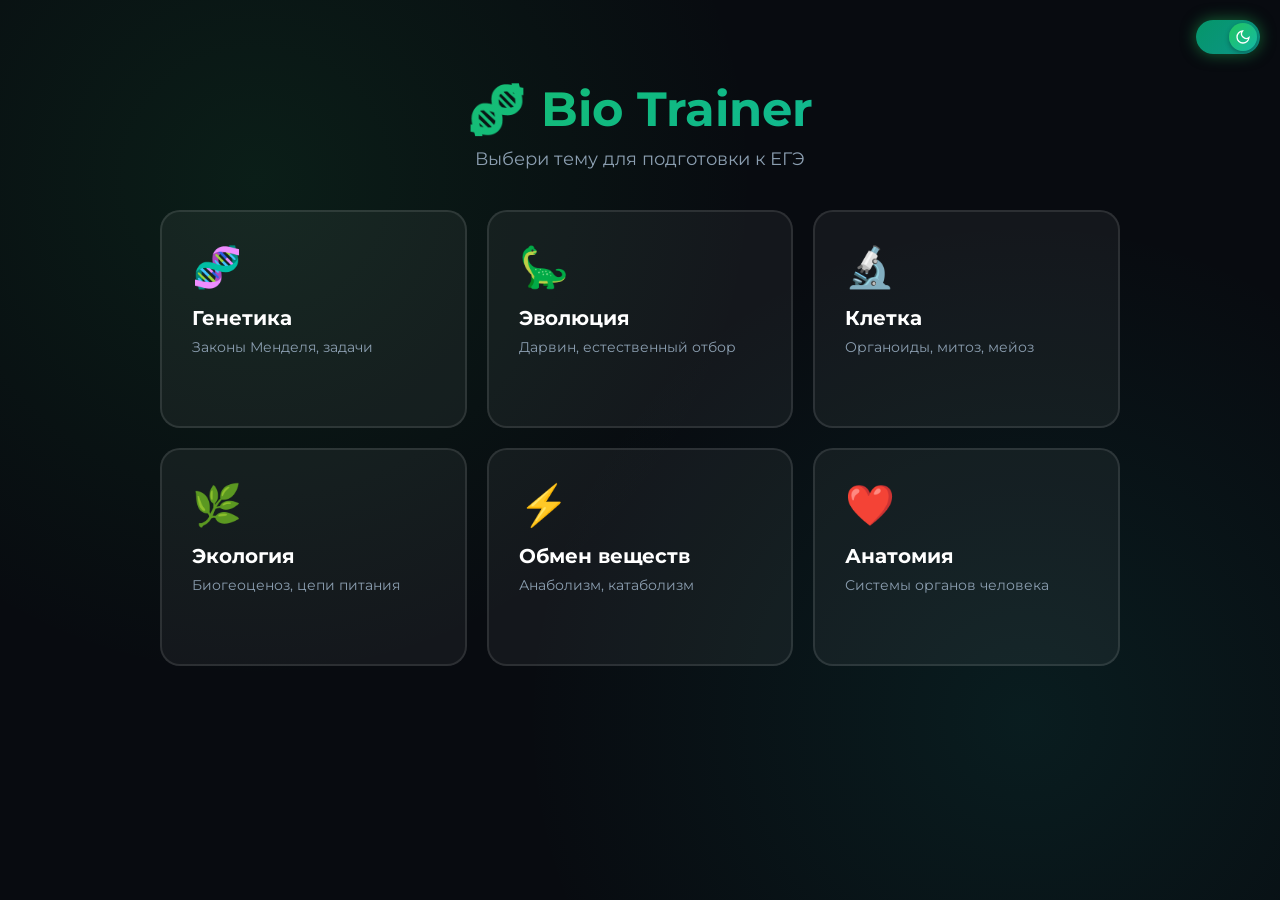
==== commit 9ecdb31d: "Update index.html" ====
--- a/index.html
+++ b/index.html
@@ -81,7 +81,7 @@
                 <button class="submit-btn" id="checkOptionsBtn" style="display: none; margin-top: 15px;">Проверить ответы</button>
                 
                 <div class="input-container" id="inputContainer" style="display: none;">
-                    <input type="text" id="textInput" class="text-input" placeholder="Впиши ответ сюда..." autocomplete="off">
+                    <input type="text" id="textInput" class="text-input" placeholder="Впиши ответ сюда..." autocomplete="off" autocapitalize="off" spellcheck="false" enterkeyhint="done" inputmode="text">
                     <button class="submit-btn" id="submitBtn">Проверить</button>
                 </div>
 
--- a/style.css
+++ b/style.css
@@ -1,24 +1,25 @@
 @import url('https://fonts.googleapis.com/css2?family=Montserrat:wght@400;500;600;700;800;900&display=swap');
 
 :root {
-    --bg-dark: #0a0a10;
-    --bg-panel: rgba(20, 20, 30, 0.6);
-    --neon-pink: #ff007f;
-    --neon-purple: #8a2be2;
+    --bg-dark: #080b10;
+    --bg-panel: rgba(20, 30, 40, 0.7);
+    --neon-green: #22c55e;
+    --neon-teal: #14b8a6;
     --text-main: #ffffff;
-    --text-muted: #8b8b9f;
+    --text-muted: #8b9eb0;
 }
 
 * { margin: 0; padding: 0; box-sizing: border-box; font-family: 'Montserrat', sans-serif; }
 
+/* Темы */
 body.light-mode {
-    background-color: #fdfbfb;
-    background-image: radial-gradient(circle at 15% 50%, rgba(255, 218, 224, 0.6), transparent 40%), radial-gradient(circle at 85% 30%, rgba(202, 218, 255, 0.6), transparent 40%), linear-gradient(135deg, #fdfbfb 0%, #ebedee 100%);
-    color: #2d3748; min-height: 100vh;
+    background-color: #f4f7f6;
+    background-image: radial-gradient(circle at 15% 50%, rgba(34, 197, 94, 0.1), transparent 40%), radial-gradient(circle at 85% 30%, rgba(20, 184, 166, 0.1), transparent 40%);
+    color: #1e293b; min-height: 100vh;
 }
 body.dark-mode {
-    background-color: #0b0c10;
-    background-image: radial-gradient(circle at 20% 20%, rgba(92, 51, 178, 0.15), transparent 40%), radial-gradient(circle at 80% 80%, rgba(255, 0, 127, 0.1), transparent 40%), linear-gradient(135deg, #0b0c10 0%, #1a1a2e 100%);
+    background-color: var(--bg-dark);
+    background-image: radial-gradient(circle at 20% 20%, rgba(34, 197, 94, 0.1), transparent 40%), radial-gradient(circle at 80% 80%, rgba(20, 184, 166, 0.1), transparent 40%);
     color: #e2e8f0; min-height: 100vh;
 }
 body {
@@ -27,84 +28,83 @@
     box-sizing: border-box !important; transition: background 0.4s, color 0.4s;
 }
 
-body::before { content: ''; position: fixed; top: -10%; left: -10%; width: 50vw; height: 50vw; background: radial-gradient(circle, rgba(138, 43, 226, 0.2) 0%, transparent 60%); filter: blur(80px); z-index: -1; animation: float 10s infinite alternate; }
-body::after { content: ''; position: fixed; bottom: -10%; right: -10%; width: 40vw; height: 40vw; background: radial-gradient(circle, rgba(255, 0, 127, 0.15) 0%, transparent 60%); filter: blur(80px); z-index: -1; animation: float 12s infinite alternate-reverse; }
-@keyframes float { 0% { transform: translate(0, 0); } 100% { transform: translate(50px, 50px); } }
-
-.quiz-app {
-    width: 100%; max-width: 1000px;
-    background: rgba(255, 255, 255, 0.85); backdrop-filter: blur(20px);
-    border-radius: 24px; box-shadow: 0 20px 40px rgba(0, 0, 0, 0.1), inset 0 0 0 1px rgba(255, 255, 255, 0.5);
-    overflow: hidden;
-}
-body.dark-mode .quiz-app { background: rgba(30, 41, 59, 0.85); box-shadow: 0 20px 40px rgba(0, 0, 0, 0.4), inset 0 0 0 1px rgba(255, 255, 255, 0.05); }
-
-.quiz-header { padding: 25px 35px; background: rgba(255, 255, 255, 0.3); border-bottom: 1px solid rgba(0, 0, 0, 0.05); }
-body.dark-mode .quiz-header { background: rgba(0, 0, 0, 0.1); border-color: rgba(255, 255, 255, 0.05); }
-.header-top { display: flex; justify-content: space-between; align-items: center; margin-bottom: 20px; }
-.header-top h1 { margin: 0; font-size: 22px; font-weight: 800; }
-
-.theme-switch { position: relative; width: 64px; height: 34px; background: linear-gradient(135deg, #6366f1, #8b5cf6); border-radius: 34px; border: none; cursor: pointer; padding: 3px; box-sizing: border-box; box-shadow: 0 0 10px rgba(99, 102, 241, 0.4); transition: all 0.4s ease; display: flex; align-items: center; }
-body.dark-mode .theme-switch { background: linear-gradient(135deg, #8a2be2, #ff007f); box-shadow: 0 0 15px rgba(255, 0, 127, 0.5); }
+/* Переключатель темы */
+.theme-switch { position: fixed; top: 20px; right: 20px; width: 64px; height: 34px; background: linear-gradient(135deg, #22c55e, #14b8a6); border-radius: 34px; border: none; cursor: pointer; padding: 3px; box-sizing: border-box; box-shadow: 0 0 10px rgba(34, 197, 94, 0.4); transition: all 0.4s ease; display: flex; align-items: center; z-index: 100; }
+body.dark-mode .theme-switch { background: linear-gradient(135deg, #059669, #0d9488); box-shadow: 0 0 15px rgba(34, 197, 94, 0.5); }
 .toggle-thumb { position: relative; width: 28px; height: 28px; background: #ffffff; border-radius: 50%; box-shadow: 0 2px 5px rgba(0,0,0,0.3); display: flex; align-items: center; justify-content: center; transition: transform 0.4s cubic-bezier(0.68, -0.55, 0.27, 1.55), background 0.4s; transform: translateX(0); }
-body.dark-mode .toggle-thumb { transform: translateX(30px); background: linear-gradient(135deg, #6366f1, #a855f7); box-shadow: 0 0 10px rgba(99, 102, 241, 0.6); }
+body.dark-mode .toggle-thumb { transform: translateX(30px); background: linear-gradient(135deg, #22c55e, #14b8a6); }
 .toggle-thumb svg { position: absolute; width: 16px; height: 16px; transition: opacity 0.3s ease, transform 0.3s ease; }
 .icon-sun { color: #f59e0b; opacity: 1; transform: rotate(0deg) scale(1); }
 .icon-moon { color: #ffffff; opacity: 0; transform: rotate(90deg) scale(0.5); }
 body.dark-mode .icon-sun { opacity: 0; transform: rotate(-90deg) scale(0.5); }
 body.dark-mode .icon-moon { opacity: 1; transform: rotate(0deg) scale(1); }
 
+/* ═══════════════════════════════════════════ */
+/* ГЛАВНОЕ МЕНЮ                                */
+/* ═══════════════════════════════════════════ */
+.main-menu { max-width: 1000px; margin: 40px auto; text-align: center; padding: 0 20px; width: 100%; }
+.main-menu h1 { 
+    font-size: 48px; 
+    margin-bottom: 10px; 
+    background: linear-gradient(135deg, #22c55e, #10b981, #14b8a6); 
+    -webkit-background-clip: text; /* Для Safari */
+    background-clip: text;         /* ВОТ ЭТА СТРОКА! Для Chrome и остальных */
+    -webkit-text-fill-color: transparent; 
+}
+.main-menu p { font-size: 18px; color: var(--text-muted); margin-bottom: 40px; }
+body.light-mode .main-menu p { color: #64748b; }
+.topics-grid { display: grid; grid-template-columns: repeat(auto-fit, minmax(250px, 1fr)); gap: 20px; }
+.topic-card { background: rgba(255, 255, 255, 0.05); border: 2px solid rgba(255, 255, 255, 0.1); border-radius: 20px; padding: 30px; cursor: pointer; transition: all 0.3s ease; text-align: left; }
+body.light-mode .topic-card { background: #ffffff; border-color: #e2e8f0; box-shadow: 0 4px 15px rgba(0,0,0,0.05); }
+.topic-card:hover { transform: translateY(-8px); border-color: #22c55e; box-shadow: 0 15px 30px rgba(34, 197, 94, 0.2); }
+.topic-icon { font-size: 40px; margin-bottom: 15px; }
+.topic-card h3 { font-size: 20px; margin-bottom: 8px; color: #fff; }
+body.light-mode .topic-card h3 { color: #1e293b; }
+.topic-card p { font-size: 14px; color: var(--text-muted); }
+body.light-mode .topic-card p { color: #64748b; }
+
+/* ═══════════════════════════════════════════ */
+/* ИНТЕРФЕЙС ТЕСТА                            */
+/* ═══════════════════════════════════════════ */
+.quiz-app { width: 100%; max-width: 1000px; background: rgba(255, 255, 255, 0.85); backdrop-filter: blur(20px); border-radius: 24px; box-shadow: 0 20px 40px rgba(0, 0, 0, 0.1), inset 0 0 0 1px rgba(255, 255, 255, 0.5); overflow: hidden; display: none; }
+body.dark-mode .quiz-app { background: rgba(15, 25, 35, 0.85); box-shadow: 0 20px 40px rgba(0, 0, 0, 0.4), inset 0 0 0 1px rgba(255, 255, 255, 0.05); }
+
+.quiz-header { padding: 25px 35px; background: rgba(255, 255, 255, 0.3); border-bottom: 1px solid rgba(0, 0, 0, 0.05); }
+body.dark-mode .quiz-header { background: rgba(0, 0, 0, 0.1); border-color: rgba(255, 255, 255, 0.05); }
+.header-top { display: flex; justify-content: space-between; align-items: center; margin-bottom: 20px; }
+.header-top h1 { margin: 0; font-size: 22px; font-weight: 800; }
+
+.exit-btn { background: rgba(255, 255, 255, 0.1); border: none; color: #fff; padding: 8px 16px; border-radius: 8px; cursor: pointer; font-weight: 600; transition: 0.2s; }
+.exit-btn:hover { background: rgba(255, 255, 255, 0.2); }
+body.light-mode .exit-btn { background: #e2e8f0; color: #1e293b; }
+body.light-mode .exit-btn:hover { background: #cbd5e1; }
+
 .progress-container { height: 8px; background: rgba(0,0,0,0.05); border-radius: 10px; overflow: hidden; margin-bottom: 10px; }
 body.dark-mode .progress-container { background: rgba(255,255,255,0.05); }
-.progress-bar { height: 100%; background: linear-gradient(90deg, #6366f1, #a855f7); width: 0%; transition: width 0.4s ease; }
+.progress-bar { height: 100%; background: linear-gradient(90deg, #22c55e, #14b8a6); width: 0%; transition: width 0.4s ease; }
 .progress-text { font-size: 13px; font-weight: 700; display: block; text-align: right; text-transform: uppercase; letter-spacing: 0.5px; opacity: 0.7; }
-.timer-text { font-size: 14px; font-weight: 700; color: #6366f1; background: rgba(99, 102, 241, 0.1); padding: 4px 12px; border-radius: 20px; display: inline-flex; align-items: center; gap: 5px; }
-body.dark-mode .timer-text { background: rgba(99, 102, 241, 0.2); color: #a5b4fc; }
-
+.timer-text { font-size: 14px; font-weight: 700; color: #22c55e; background: rgba(34, 197, 94, 0.1); padding: 4px 12px; border-radius: 20px; display: inline-flex; align-items: center; gap: 5px; }
+body.dark-mode .timer-text { background: rgba(34, 197, 94, 0.2); color: #4ade80; }
 /* Навигация */
 .question-nav { display: flex; flex-wrap: wrap; gap: 8px; padding: 20px 35px; background: rgba(255, 255, 255, 0.4); border-bottom: 1px solid rgba(0, 0, 0, 0.05); justify-content: center; }
 body.dark-mode .question-nav { background: rgba(0, 0, 0, 0.2); border-bottom-color: rgba(255, 255, 255, 0.05); }
 .nav-btn { width: 40px; height: 40px; border-radius: 10px; border: 2px solid #cbd5e1; background: #ffffff; color: #1e293b; font-weight: 700; font-size: 15px; cursor: pointer; transition: all 0.2s; display: flex; align-items: center; justify-content: center; }
 body.dark-mode .nav-btn { background: #1e293b; border-color: #334155; color: #f8fafc; }
-.nav-btn:hover { border-color: #6366f1; transform: translateY(-2px); }
-.nav-btn.active { border-color: #6366f1; background: #6366f1; color: #ffffff; box-shadow: 0 0 0 3px rgba(99, 102, 241, 0.3); }
+.nav-btn:hover { border-color: #22c55e; transform: translateY(-2px); }
+.nav-btn.active { border-color: #22c55e; background: #22c55e; color: #ffffff; box-shadow: 0 0 0 3px rgba(34, 197, 94, 0.3); }
 .nav-btn.answered-correct { background: #dcfce7; border-color: #22c55e; color: #166534; }
 body.dark-mode .nav-btn.answered-correct { background: rgba(34, 197, 94, 0.2); border-color: #22c55e; color: #4ade80; }
 .nav-btn.answered-wrong { background: #fee2e2; border-color: #ef4444; color: #991b1b; }
 body.dark-mode .nav-btn.answered-wrong { background: rgba(239, 68, 68, 0.2); border-color: #ef4444; color: #f87171; }
 
-/* Две колонки */
-.quiz-card { display: flex; gap: 30px; padding: 30px; align-items: flex-start; }
-.quiz-sidebar { width: 40%; flex-shrink: 0; }
-.quiz-main { width: 60%; display: flex; flex-direction: column; }
-.quiz-sidebar .theory-box { margin-bottom: 0; height: 100%; }
+/* Карточка теста */
+.quiz-card { padding: 30px; }
 .quiz-main h2 { margin-top: 0; font-size: 20px; font-weight: 800; margin-bottom: 20px; }
-/* Теория */
-.theory-box { background: rgba(99, 102, 241, 0.05); border: 2px solid rgba(99, 102, 241, 0.1); border-radius: 16px; padding: 24px; display: flex; flex-direction: column; gap: 15px; }
-body.dark-mode .theory-box { background: rgba(99, 102, 241, 0.15); border-color: rgba(99, 102, 241, 0.2); }
-.theory-content h3 { color: #4f46e5; margin: 0 0 12px; font-size: 18px; font-weight: 800; }
-body.dark-mode .theory-content h3 { color: #818cf8; }
-.simple-explain { font-size: 15px; line-height: 1.6; margin-bottom: 15px; font-weight: 500; }
-.official-rule { background: rgba(255,255,255,0.5); border-left: 4px solid #6366f1; border-radius: 0 8px 8px 0; padding: 12px; font-size: 14px; line-height: 1.5; margin-bottom: 15px; }
-body.dark-mode .official-rule { background: rgba(0,0,0,0.2); border-left-color: #818cf8; }
-.example-box { background: rgba(34, 197, 94, 0.1); border-left: 4px solid #22c55e; border-radius: 0 8px 8px 0; padding: 12px; font-size: 14px; line-height: 1.5; margin-bottom: 20px; }
-body.dark-mode .example-box { background: rgba(34, 197, 94, 0.15); border-left-color: #4ade80; }
-.glossary { display: flex; flex-wrap: wrap; gap: 10px; margin-top: auto; }
-.glossary-term { background: #ffffff; border: 2px solid #cbd5e1; padding: 8px 16px; border-radius: 20px; font-size: 13px; color: #4f46e5; cursor: pointer; font-weight: 600; transition: 0.2s; }
-body.dark-mode .glossary-term { background: #0f172a; border-color: #334155; color: #818cf8; }
-.glossary-term:hover { border-color: #818cf8; }
-.custom-tooltip { display: none; background: #ffffff; border-radius: 12px; padding: 15px; margin-top: 15px; box-shadow: 0 10px 25px rgba(0,0,0,0.1); border: 1px solid #e2e8f0; }
-body.dark-mode .custom-tooltip { background: #0f172a; border-color: #334155; }
-.custom-tooltip.show { display: block; animation: slideDown 0.3s ease; }
-.tooltip-header { display: flex; justify-content: space-between; margin-bottom: 10px; font-weight: 800; color: #4f46e5; }
-#closeTooltip { background: none; border: none; cursor: pointer; font-size: 18px; color: #94a3b8; }
-
-/* Ответы */
 .options { display: flex; flex-direction: column; gap: 12px; }
 .option-btn { background: #ffffff; border: 2px solid #e2e8f0; padding: 16px 20px; border-radius: 12px; font-size: 15px; text-align: left; cursor: pointer; transition: all 0.2s; font-family: inherit; font-weight: 500; color: #1e293b; }
 body.dark-mode .option-btn { background: #0f172a; border-color: #334155; color: #f8fafc; }
-.option-btn:hover:not(.disabled) { border-color: #6366f1; transform: translateY(-2px); box-shadow: 0 4px 12px rgba(99,102,241,0.15); }
-.option-btn.selected { border-color: #6366f1 !important; background: rgba(99, 102, 241, 0.1) !important; }
+.option-btn:hover:not(.disabled) { border-color: #22c55e; transform: translateY(-2px); box-shadow: 0 4px 12px rgba(34,197,94,0.15); }
+.option-btn.selected { border-color: #22c55e !important; background: rgba(34, 197, 94, 0.1) !important; }
 .option-btn.correct { background: #dcfce7 !important; border-color: #22c55e !important; color: #166534 !important; font-weight: 700; }
 body.dark-mode .option-btn.correct { background: rgba(34, 197, 94, 0.2) !important; color: #4ade80 !important; }
 .option-btn.wrong { background: #fee2e2 !important; border-color: #ef4444 !important; color: #991b1b !important; }
@@ -113,16 +113,14 @@
 .input-container { display: flex; flex-direction: column; gap: 15px; margin-top: 20px; }
 .text-input { width: 100%; box-sizing: border-box; padding: 18px; border-radius: 12px; border: 2px solid #e2e8f0; font-size: 16px; font-family: inherit; outline: none; background: #ffffff; transition: 0.2s; }
 body.dark-mode .text-input { background: #0f172a; border-color: #334155; color: #fff; }
-.text-input:focus { border-color: #6366f1; box-shadow: 0 0 0 4px rgba(99, 102, 241, 0.15); }
+.text-input:focus { border-color: #22c55e; box-shadow: 0 0 0 4px rgba(34, 197, 94, 0.15); }
 .text-input.correct { border-color: #22c55e !important; background: #dcfce7 !important; color: #166534 !important; }
 body.dark-mode .text-input.correct { background: rgba(34, 197, 94, 0.2) !important; color: #4ade80 !important; }
 .text-input.wrong { border-color: #ef4444 !important; background: #fee2e2 !important; color: #991b1b !important; }
 body.dark-mode .text-input.wrong { background: rgba(239, 68, 68, 0.2) !important; color: #f87171 !important; }
 
-.submit-btn { background: #6366f1; color: white; border: none; padding: 16px; border-radius: 12px; font-size: 16px; font-weight: 700; cursor: pointer; transition: 0.2s; font-family: inherit; width: 100%; margin-top: 15px; }
-.submit-btn:hover { background: #4f46e5; }
-.play-audio-btn { background: #8b5cf6; color: white; border: none; padding: 14px 24px; border-radius: 12px; font-size: 15px; font-weight: 600; cursor: pointer; transition: 0.2s; width: 100%; margin-bottom: 10px; }
-.play-audio-btn:hover { background: #7c3aed; }
+.submit-btn { background: #22c55e; color: white; border: none; padding: 16px; border-radius: 12px; font-size: 16px; font-weight: 700; cursor: pointer; transition: 0.2s; font-family: inherit; width: 100%; margin-top: 15px; }
+.submit-btn:hover { background: #16a34a; }
 
 .explanation { margin-top: 20px; padding: 15px; border-radius: 12px; display: none; font-size: 14px; line-height: 1.5; }
 .explanation.show { display: block; animation: slideDown 0.3s ease; }
@@ -131,24 +129,25 @@
 .explanation.wrong-bg { background: #fee2e2; color: #991b1b; border: 1px solid #ef4444; }
 body.dark-mode .explanation.wrong-bg { background: rgba(239, 68, 68, 0.1); color: #f87171; border-color: rgba(239, 68, 68, 0.3); }
 
-.next-btn { margin-top: 20px; width: 100%; background: #6366f1; color: white; border: none; padding: 16px; border-radius: 12px; font-size: 16px; font-weight: 700; cursor: pointer; display: none; transition: background 0.2s; }
-.next-btn:hover { background: #4f46e5; }
+.next-btn { margin-top: 20px; width: 100%; background: #22c55e; color: white; border: none; padding: 16px; border-radius: 12px; font-size: 16px; font-weight: 700; cursor: pointer; display: none; transition: background 0.2s; }
+.next-btn:hover { background: #16a34a; }
 .next-btn.show { display: block; animation: slideDown 0.3s ease; }
 .skip-btn { background: transparent; border: 2px dashed #94a3b8; color: #64748b; padding: 12px 20px; border-radius: 12px; font-size: 14px; font-weight: 600; cursor: pointer; margin-top: 15px; transition: 0.2s; width: 100%; font-family: inherit; }
-.skip-btn:hover { border-color: #6366f1; color: #6366f1; background: rgba(99, 102, 241, 0.05); }
+.skip-btn:hover { border-color: #22c55e; color: #22c55e; background: rgba(34, 197, 94, 0.05); }
 body.dark-mode .skip-btn { color: #94a3b8; border-color: #475569; }
-body.dark-mode .skip-btn:hover { border-color: #818cf8; color: #818cf8; }
+body.dark-mode .skip-btn:hover { border-color: #4ade80; color: #4ade80; }
 
 @keyframes shake { 0%, 100% { transform: translateX(0); } 20% { transform: translateX(-6px); } 40% { transform: translateX(6px); } 60% { transform: translateX(-3px); } 80% { transform: translateX(3px); } }
 .wrong-anim { animation: shake 0.4s ease-in-out; }
 @keyframes glow-green { 0% { box-shadow: 0 0 5px rgba(34, 197, 94, 0.4); } 50% { box-shadow: 0 0 20px rgba(34, 197, 94, 1), 0 0 40px rgba(34, 197, 94, 0.6); transform: scale(1.02); } 100% { box-shadow: 0 0 5px rgba(34, 197, 94, 0.4); transform: scale(1); } }
 .correct-anim { animation: glow-green 0.6s ease-in-out; }
 
-.results-screen { padding: 60px 40px; text-align: center; display: none; background: linear-gradient(135deg, #f5f7ff 0%, #e0e7ff 100%); }
-body.dark-mode .results-screen { background: linear-gradient(135deg, #1e293b 0%, #0f172a 100%); }
+/* Результаты */
+.results-screen { padding: 60px 40px; text-align: center; display: none; background: linear-gradient(135deg, #f0fdf4 0%, #dcfce7 100%); }
+body.dark-mode .results-screen { background: linear-gradient(135deg, #064e3b 0%, #022c22 100%); }
 .results-screen h2 { font-size: 34px; margin-bottom: 20px; font-weight: 800; color: #1e293b; }
 body.dark-mode .results-screen h2 { color: #f8fafc; }
-.score-circle { display: inline-flex; align-items: center; justify-content: center; width: 140px; height: 140px; border-radius: 50%; background: linear-gradient(135deg, #6366f1, #a855f7); color: #ffffff; font-size: 36px; font-weight: 900; margin: 20px auto 30px; box-shadow: 0 15px 35px rgba(99, 102, 241, 0.4); border: 4px solid #ffffff; }
+.score-circle { display: inline-flex; align-items: center; justify-content: center; width: 140px; height: 140px; border-radius: 50%; background: linear-gradient(135deg, #22c55e, #14b8a6); color: #ffffff; font-size: 36px; font-weight: 900; margin: 20px auto 30px; box-shadow: 0 15px 35px rgba(34, 197, 94, 0.4); border: 4px solid #ffffff; }
 body.dark-mode .score-circle { border-color: #334155; }
 .grade-box { margin-bottom: 40px; }
 .grade-box h3 { font-size: 16px; text-transform: uppercase; letter-spacing: 1.5px; margin-bottom: 15px; color: #64748b; }
@@ -159,17 +158,175 @@
 .grade-4 { background: linear-gradient(135deg, #3b82f6, #2563eb); box-shadow: 0 10px 25px rgba(59, 130, 246, 0.4); }
 .grade-3 { background: linear-gradient(135deg, #f59e0b, #d97706); box-shadow: 0 10px 25px rgba(245, 158, 11, 0.4); }
 .grade-2 { background: linear-gradient(135deg, #ef4444, #dc2626); box-shadow: 0 10px 25px rgba(239, 68, 68, 0.4); }
-.feedback-box { background: rgba(255, 255, 255, 0.8); border-radius: 16px; padding: 25px; text-align: left; margin-bottom: 35px; border: 1px solid rgba(255, 255, 255, 0.9); }
-body.dark-mode .feedback-box { background: rgba(30, 41, 59, 0.8); border-color: rgba(255, 255, 255, 0.05); }
-.feedback-box h3 { margin-top: 0; color: #ea580c; font-size: 18px; display: flex; align-items: center; gap: 10px; }
-body.dark-mode .feedback-box h3 { color: #fdba74; }
-.feedback-box ul { margin: 0; padding-left: 20px; line-height: 1.7; font-size: 15px; color: #475569; }
-body.dark-mode .feedback-box ul { color: #cbd5e1; }
-.restart-btn { background: linear-gradient(135deg, #6366f1, #8b5cf6); color: #ffffff; border: none; padding: 18px 45px; border-radius: 50px; font-size: 18px; font-weight: 700; cursor: pointer; transition: all 0.3s; box-shadow: 0 10px 25px rgba(99, 102, 241, 0.4); }
-.restart-btn:hover { transform: translateY(-3px) scale(1.02); box-shadow: 0 15px 35px rgba(99, 102, 241, 0.5); }
+.restart-btn { background: linear-gradient(135deg, #22c55e, #14b8a6); color: #ffffff; border: none; padding: 18px 45px; border-radius: 50px; font-size: 18px; font-weight: 700; cursor: pointer; transition: all 0.3s; box-shadow: 0 10px 25px rgba(34, 197, 94, 0.4); }
+.restart-btn:hover { transform: translateY(-3px) scale(1.02); box-shadow: 0 15px 35px rgba(34, 197, 94, 0.5); }
 @keyframes slideDown { from { opacity: 0; transform: translateY(-10px); } to { opacity: 1; transform: translateY(0); } }
-
-@media (max-width: 850px) {
-    .quiz-card { flex-direction: column; gap: 20px; padding: 20px; }
-    .quiz-sidebar, .quiz-main { width: 100%; }
-}
+/* ═══════════════════════════════════════════ */
+/* 📱 МОБИЛЬНАЯ ВЕРСИЯ (АДАПТИВ)               */
+/* ═══════════════════════════════════════════ */
+
+@media (max-width: 768px) {
+    /* Отступы на странице */
+    body {
+        padding: 15px 10px !important;
+    }
+
+    /* Кнопка темы становится чуть меньше и ближе к краю */
+    .theme-switch {
+        top: 15px;
+        right: 15px;
+        transform: scale(0.9);
+    }
+
+    /* --- ГЛАВНОЕ МЕНЮ --- */
+    .main-menu {
+        margin: 60px auto 20px;
+    }
+    .main-menu h1 {
+        font-size: 32px;
+    }
+    .main-menu p {
+        font-size: 15px;
+        margin-bottom: 25px;
+    }
+    .topics-grid {
+        grid-template-columns: 1fr; /* В один столбик */
+        gap: 15px;
+    }
+    .topic-card {
+        padding: 20px;
+        display: flex;
+        align-items: center;
+        gap: 15px;
+    }
+    .topic-icon {
+        font-size: 32px;
+        margin-bottom: 0;
+    }
+    .topic-card h3 {
+        font-size: 18px;
+        margin-bottom: 4px;
+    }
+    .topic-card p {
+        font-size: 13px;
+    }
+
+    /* --- ИНТЕРФЕЙС ТЕСТА --- */
+    .quiz-app {
+        border-radius: 16px;
+    }
+    .quiz-header {
+        padding: 15px;
+    }
+    .header-top {
+        margin-bottom: 15px;
+    }
+    .header-top h1 {
+        font-size: 18px;
+    }
+    .exit-btn {
+        padding: 6px 12px;
+        font-size: 13px;
+    }
+    
+    /* Навигация по вопросам (цифры) */
+    .question-nav {
+        padding: 15px;
+        gap: 6px;
+    }
+    .nav-btn {
+        width: 36px;
+        height: 36px;
+        font-size: 14px;
+        border-radius: 8px;
+    }
+
+    /* --- КАРТОЧКА ТЕСТА (Убираем две колонки) --- */
+    .quiz-card {
+        padding: 15px;
+        flex-direction: column; /* Ставим друг под друга */
+        gap: 15px;
+    }
+    /* Если у тебя остался старый лэйаут с сайдбаром, скрываем его, 
+       так как в биологии теория идет прямо в вопросе */
+    .quiz-sidebar {
+        width: 100%;
+    }
+    .quiz-main {
+        width: 100%;
+    }
+
+    /* Текст вопроса */
+    .quiz-main h2 {
+        font-size: 18px;
+        line-height: 1.4;
+        margin-bottom: 15px;
+    }
+
+    /* Варианты ответов */
+    .option-btn {
+        padding: 14px 16px;
+        font-size: 14px;
+        border-radius: 10px;
+    }
+
+    /* Поле ввода */
+    .text-input {
+        padding: 14px;
+        font-size: 15px;
+    }
+
+    /* Кнопки проверки и далее */
+    .submit-btn, .next-btn, .skip-btn {
+        padding: 14px;
+        font-size: 15px;
+    }
+
+    /* Объяснение */
+    .explanation {
+        padding: 12px;
+        font-size: 13px;
+    }
+
+    /* --- РЕЗУЛЬТАТЫ --- */
+    .results-screen {
+        padding: 40px 20px;
+    }
+    .results-screen h2 {
+        font-size: 26px;
+    }
+    .score-circle {
+        width: 110px;
+        height: 110px;
+        font-size: 28px;
+        margin: 15px auto 20px;
+    }
+    .grade-mark {
+        width: 70px;
+        height: 70px;
+        font-size: 32px;
+    }
+    .restart-btn {
+        padding: 15px 30px;
+        font-size: 16px;
+        width: 100%;
+    }
+}
+
+/* Совсем маленькие телефоны (до 380px) */
+@media (max-width: 380px) {
+    .nav-btn {
+        width: 30px;
+        height: 30px;
+        font-size: 12px;
+    }
+    .header-top h1 {
+        font-size: 16px;
+    }
+    .quiz-main h2 {
+        font-size: 16px;
+    }
+    .option-btn {
+        font-size: 13px;
+    }
+}
